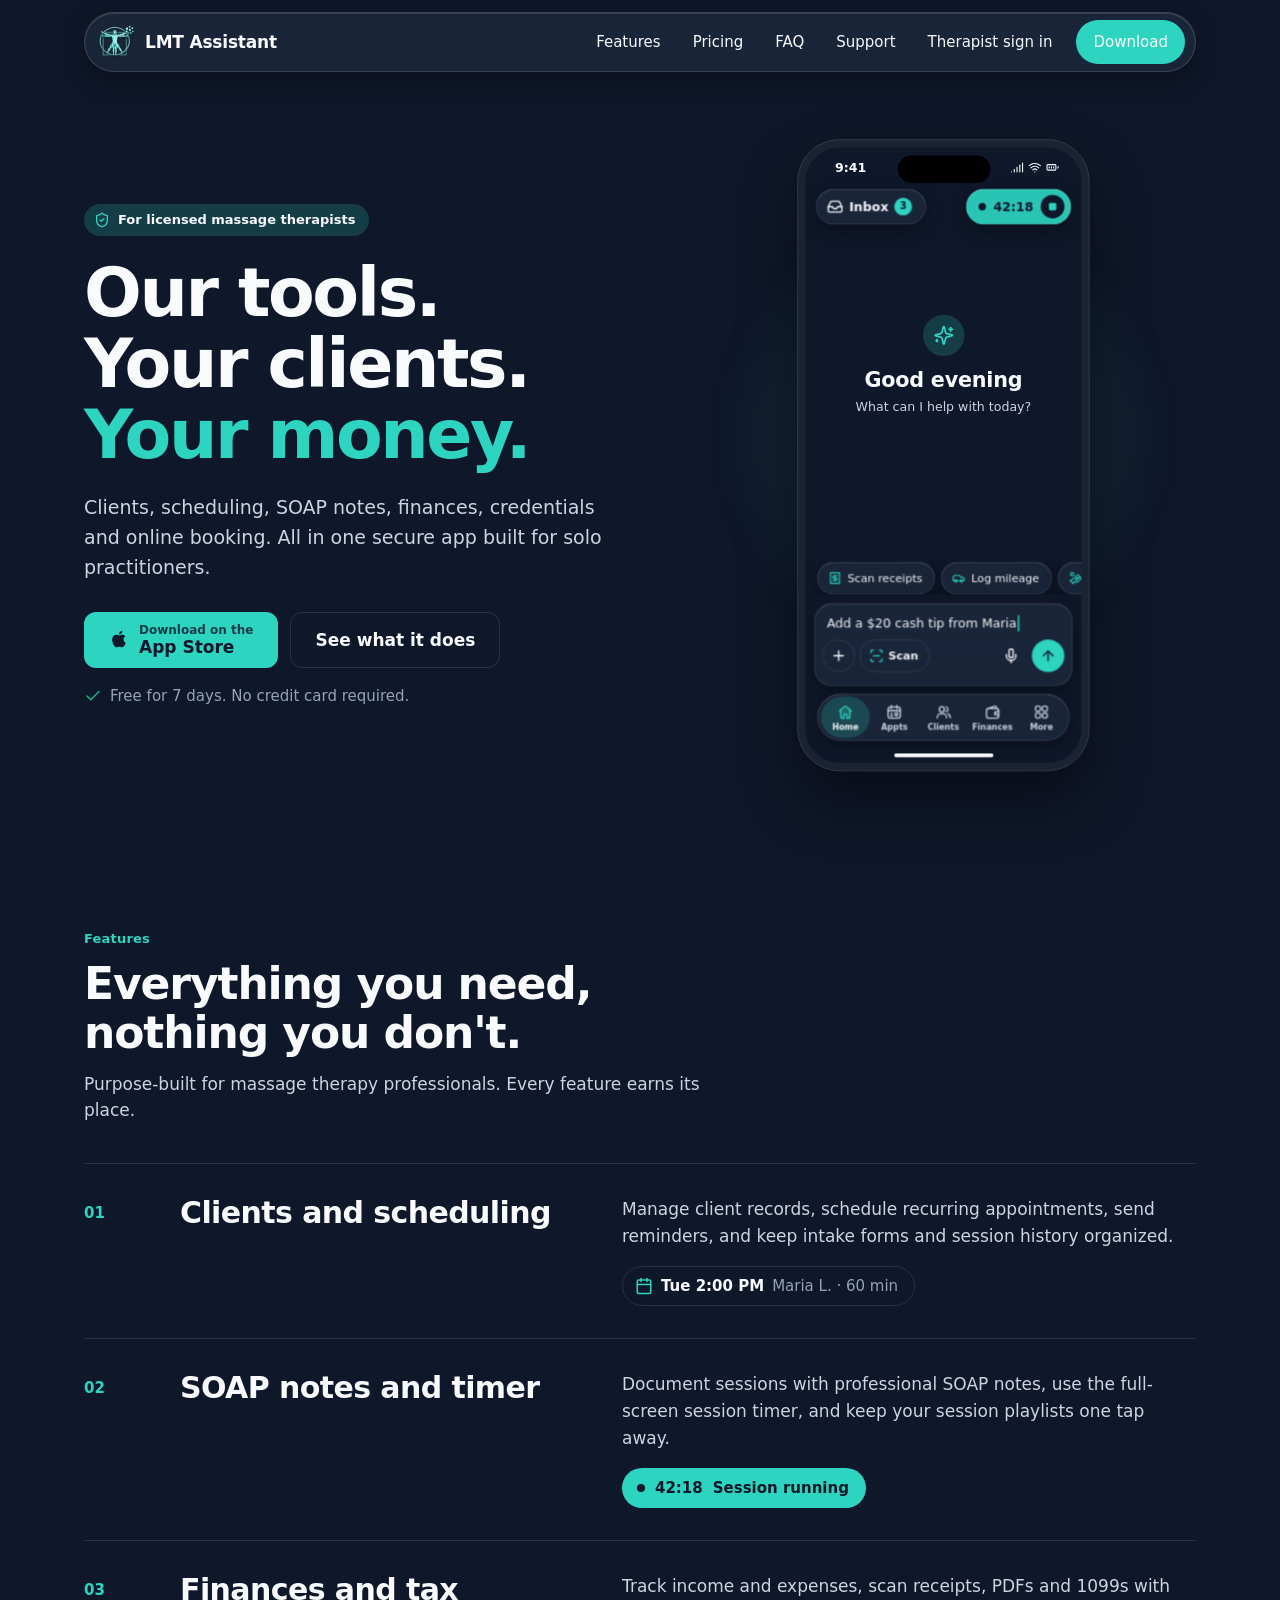
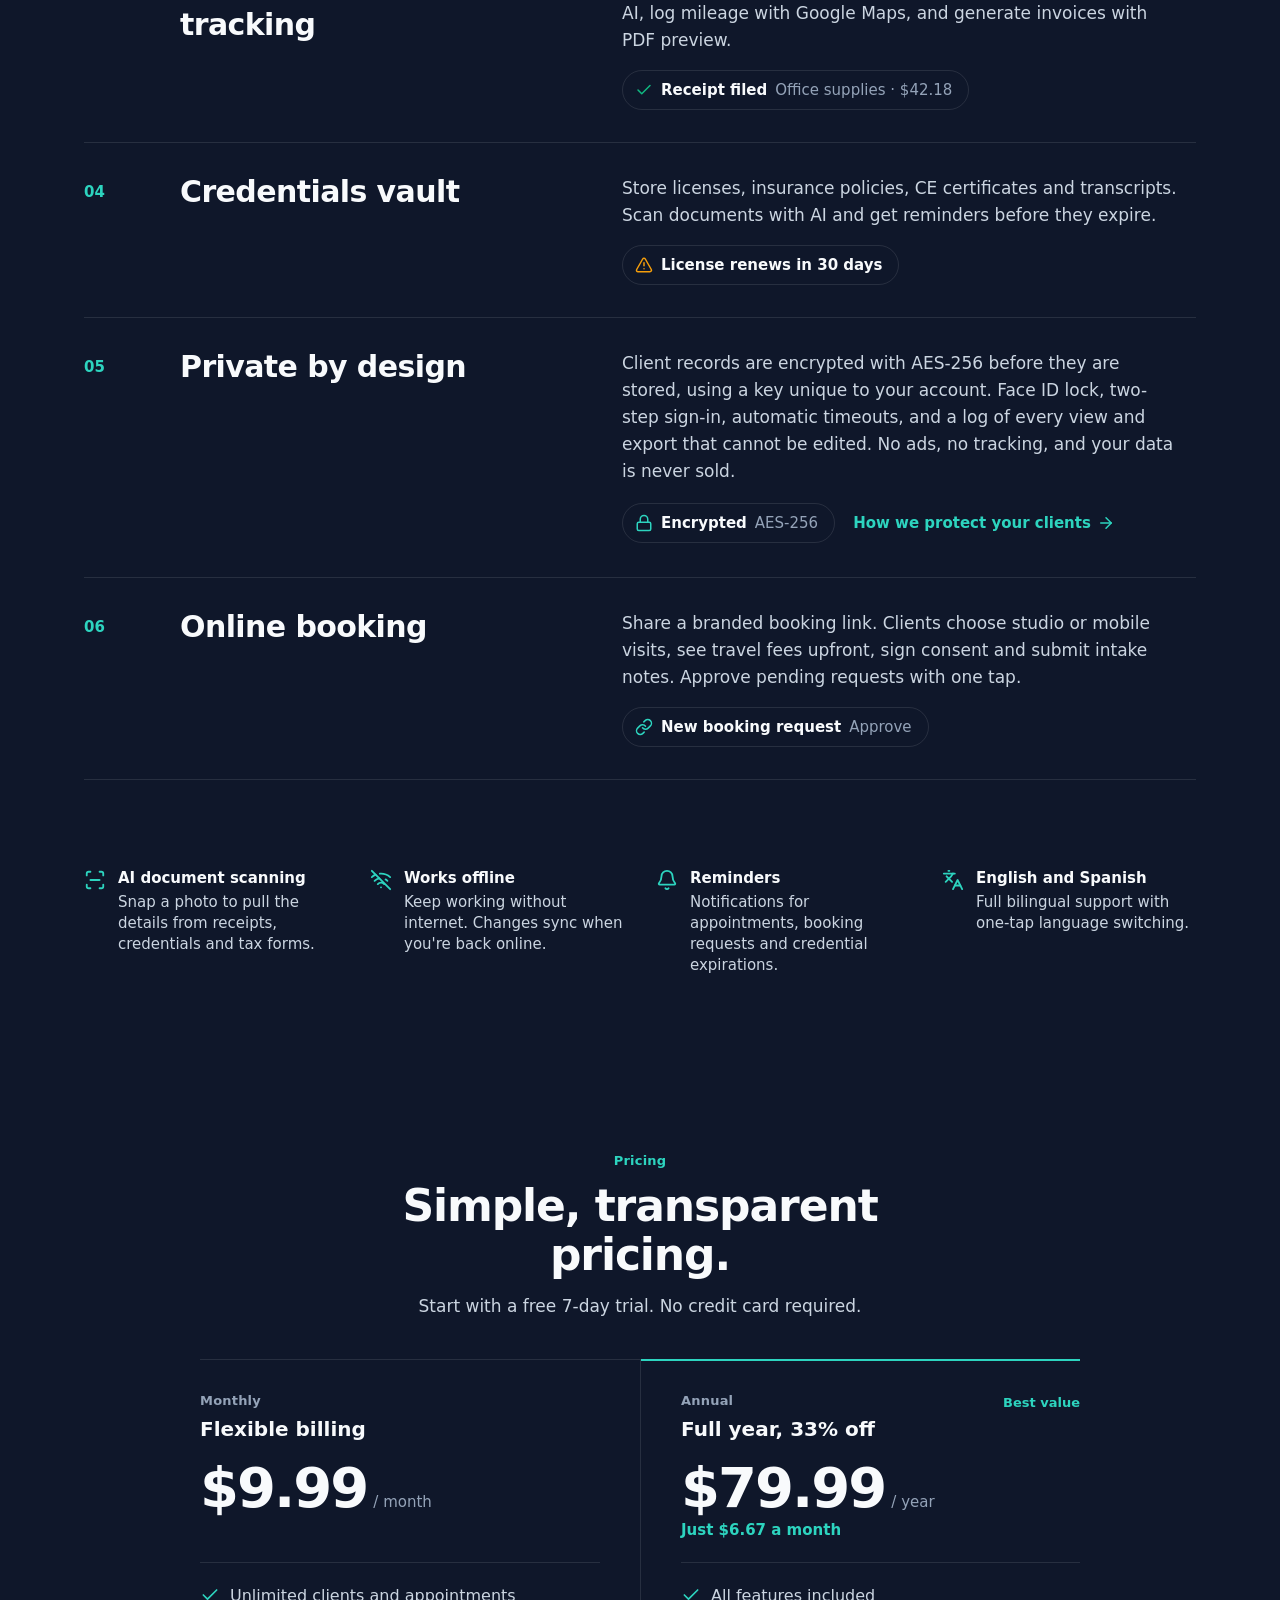
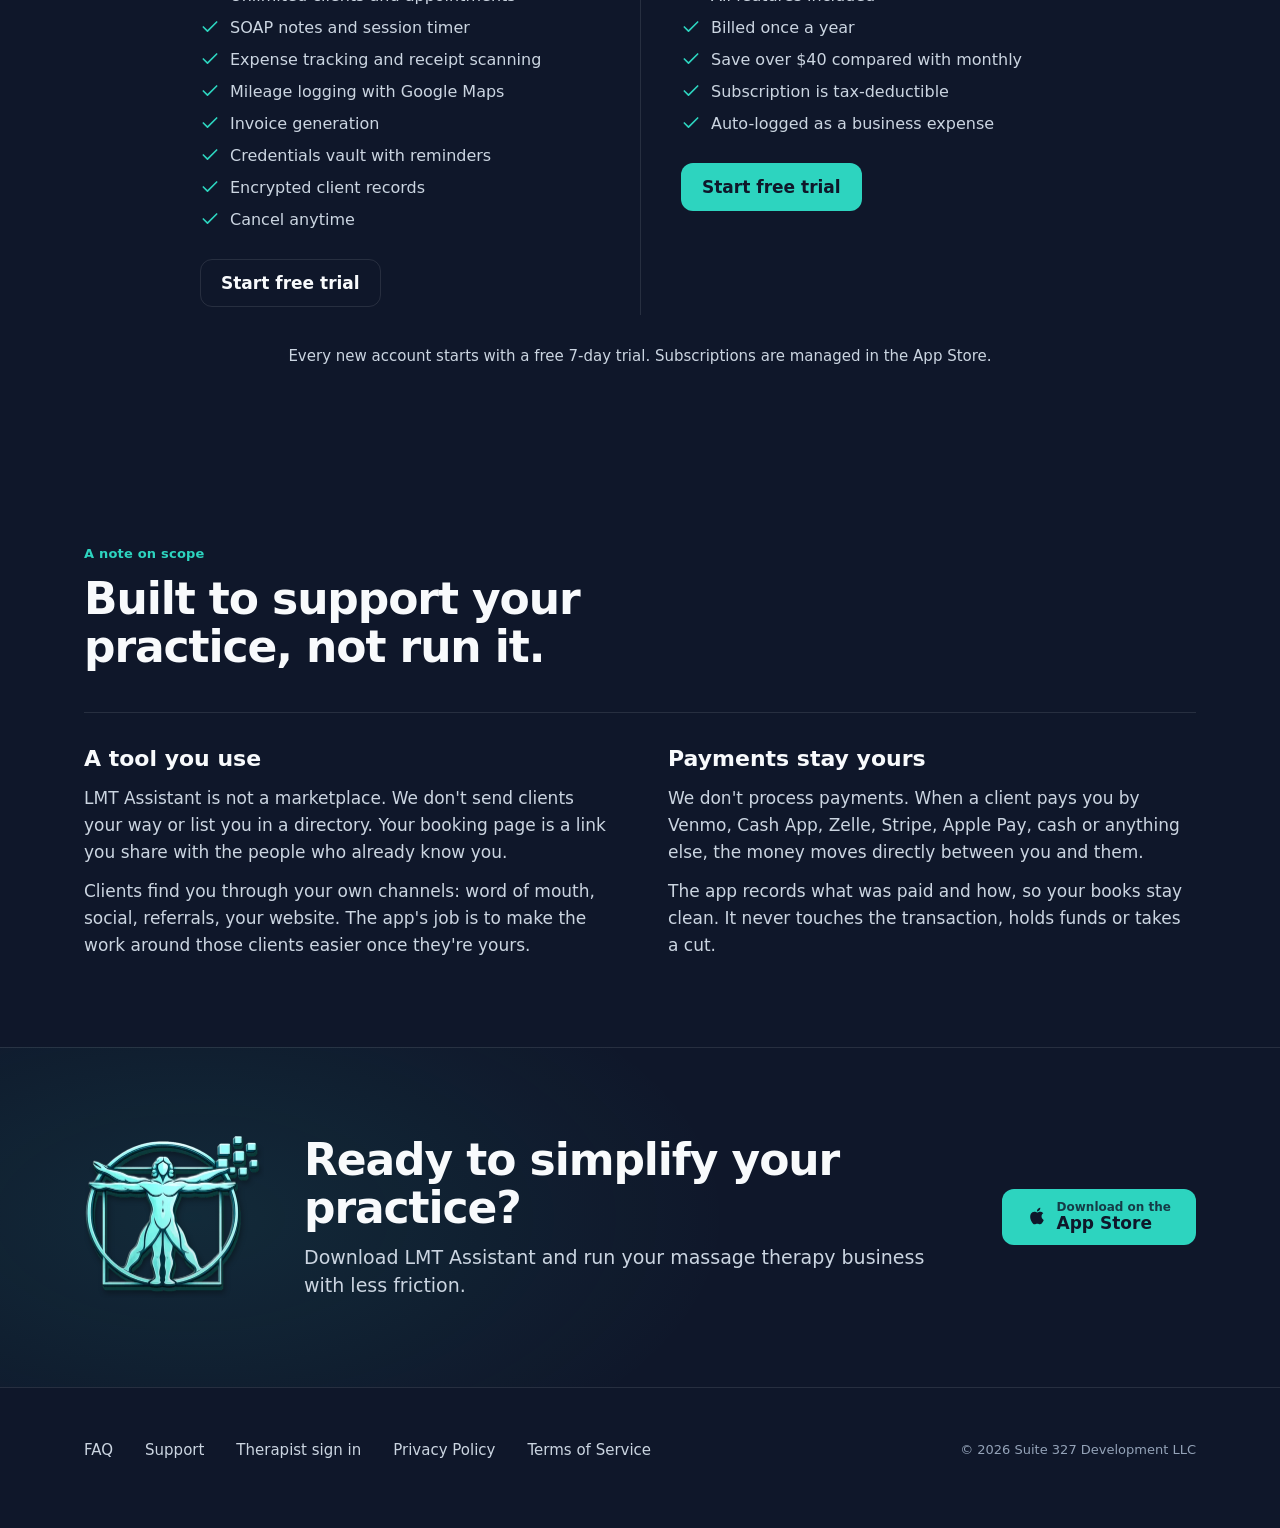
==== index.html @ 6f0afbb4 "Add a Therapist sign in link to the header, mobile menu and footer (links to app.lmtassistant.com) H" ====
<!DOCTYPE html>
<html lang="en">
<head>
    <meta charset="UTF-8">
    <meta name="viewport" content="width=device-width, initial-scale=1.0">
    <title>LMT Assistant · Practice management for massage therapists</title>
    <meta name="description" content="The all-in-one practice management app for licensed massage therapists. Clients, scheduling, SOAP notes, finances, credentials and online booking.">
    <meta name="theme-color" content="#0F172A">
    <link rel="canonical" href="https://lmtassistant.com/">
    <meta property="og:type" content="website">
    <meta property="og:url" content="https://lmtassistant.com/">
    <meta property="og:title" content="LMT Assistant">
    <meta property="og:description" content="Our tools. Your clients. Your money. Practice management for licensed massage therapists.">
    <meta property="og:image" content="https://lmtassistant.com/assets/img/og-image.png">
    <meta name="twitter:card" content="summary_large_image">
    <meta name="apple-itunes-app" content="app-id=6759268672">
    <link rel="icon" href="/assets/img/favicon.ico" sizes="any">
    <link rel="icon" type="image/png" sizes="32x32" href="/assets/img/favicon-32.png">
    <link rel="apple-touch-icon" href="/assets/img/favicon-180.png">
    <link rel="stylesheet" href="/assets/site.css">
</head>
<body>
    <header class="site-header">
        <div class="wrap">
            <div class="bar">
                <a href="/" class="brand"><img src="/assets/img/lmt-mark-sm.webp" alt="" width="36" height="36">LMT Assistant</a>
                <nav class="nav" aria-label="Primary">
                    <a href="#features">Features</a>
                    <a href="#pricing">Pricing</a>
                    <a href="/faq">FAQ</a>
                    <a href="/support">Support</a>
                    <a href="https://app.lmtassistant.com">Therapist sign in</a>
                    <a class="btn btn-primary sm" href="https://apps.apple.com/app/id6759268672">Download</a>
                </nav>
                <button class="menu-btn" type="button" aria-label="Open menu" aria-expanded="false" aria-controls="mobile-nav">
                    <span class="ic" aria-hidden="true"><svg viewBox="0 0 24 24" fill="none" stroke="currentColor" stroke-width="2" stroke-linecap="round"><path d="M4 7h16M4 12h16M4 17h16"/></svg></span>
                </button>
            </div>
            <nav class="mobile-nav" id="mobile-nav" aria-label="Mobile">
                <a href="#features">Features</a>
                <a href="#pricing">Pricing</a>
                <a href="/faq">FAQ</a>
                <a href="/support">Support</a>
                <a href="https://app.lmtassistant.com">Therapist sign in</a>
                <a href="https://apps.apple.com/app/id6759268672">Download on the App Store</a>
            </nav>
        </div>
    </header>

    <main>
        <section class="hero">
            <div class="wrap hero-grid">
                <div class="hero-copy">
                    <span class="eyebrow"><span class="ic" aria-hidden="true"><svg viewBox="0 0 24 24" fill="none" stroke="currentColor" stroke-width="2" stroke-linecap="round" stroke-linejoin="round"><path d="M20 13c0 5-3.5 7.5-7.66 8.95a1 1 0 0 1-.67-.01C7.5 20.5 4 18 4 13V6a1 1 0 0 1 1-1c2 0 4.5-1.2 6.24-2.72a1.17 1.17 0 0 1 1.52 0C14.51 3.81 17 5 19 5a1 1 0 0 1 1 1z"/><path d="m9 12 2 2 4-4"/></svg></span>For licensed massage therapists</span>
                    <h1 class="display">Our tools.<br>Your clients.<br><span class="accent">Your money.</span></h1>
                    <p class="lede">Clients, scheduling, SOAP notes, finances, credentials and online booking. All in one secure app built for solo practitioners.</p>
                    <div class="hero-actions">
                        <a class="btn btn-primary lg" href="https://apps.apple.com/app/id6759268672" aria-label="Download on the App Store">
                            <svg class="apple" viewBox="0 0 24 24" fill="currentColor" aria-hidden="true"><path d="M18.71 19.5c-.83 1.24-1.71 2.45-3.050 2.47-1.34.03-1.77-.79-3.29-.79-1.53 0-2 .77-3.27.82-1.31.05-2.3-1.32-3.14-2.53C4.25 17 2.94 12.45 4.7 9.39c.87-1.52 2.43-2.48 4.12-2.51 1.28-.02 2.5.87 3.29.87.78 0 2.26-1.07 3.8-.91.65.03 2.47.26 3.64 1.98-.09.06-2.17 1.28-2.15 3.81.03 3.02 2.65 4.030 2.68 4.04-.03.07-.42 1.44-1.38 2.83M13 3.5c.73-.83 1.94-1.46 2.94-1.5.13 1.17-.34 2.35-1.04 3.19-.69.85-1.83 1.51-2.95 1.42-.15-1.15.41-2.35 1.05-3.11z"/></svg>
                            <span class="stack"><small>Download on the</small>App Store</span>
                        </a>
                        <a class="btn btn-outline lg" href="#features">See what it does</a>
                    </div>
                    <p class="hero-note"><span class="ic" aria-hidden="true"><svg viewBox="0 0 24 24" fill="none" stroke="currentColor" stroke-width="2" stroke-linecap="round" stroke-linejoin="round"><path d="M20 6 9 17l-5-5"/></svg></span>Free for 7 days. No credit card required.</p>
                </div>

                <div class="hero-phone" aria-hidden="true">
                    <div class="phone-scale">
                        <div class="lmt-gphone">
                            <div class="lmt-status"><span>9:41</span><div class="lmt-island"></div><div class="lmt-status-r"><span class="lmt-ic"><svg viewBox="0 0 24 24" fill="none" stroke="currentColor" stroke-width="2" stroke-linecap="round" stroke-linejoin="round"><path d="M2 20h.01"/><path d="M7 20v-4"/><path d="M12 20v-8"/><path d="M17 20V8"/><path d="M22 4v16"/></svg></span><span class="lmt-ic"><svg viewBox="0 0 24 24" fill="none" stroke="currentColor" stroke-width="2" stroke-linecap="round" stroke-linejoin="round"><path d="M12 20h.01"/><path d="M2 8.82a15 15 0 0 1 20 0"/><path d="M5 12.859a10 10 0 0 1 14 0"/><path d="M8.5 16.429a5 5 0 0 1 7 0"/></svg></span><span class="lmt-ic"><svg viewBox="0 0 24 24" fill="none" stroke="currentColor" stroke-width="2" stroke-linecap="round" stroke-linejoin="round"><rect width="16" height="10" x="2" y="7" rx="2" ry="2"/><line x1="22" x2="22" y1="11" y2="13"/><line x1="6" x2="6" y1="11" y2="13"/><line x1="10" x2="10" y1="11" y2="13"/><line x1="14" x2="14" y1="11" y2="13"/></svg></span></div></div>
                            <div class="lmt-hbar">
                                <div class="lmt-hpill lmt-glass"><span class="lmt-ic"><svg viewBox="0 0 24 24" fill="none" stroke="currentColor" stroke-width="2" stroke-linecap="round" stroke-linejoin="round"><polyline points="22 12 16 12 14 15 10 15 8 12 2 12"/><path d="M5.45 5.11 2 12v6a2 2 0 0 0 2 2h16a2 2 0 0 0 2-2v-6l-3.45-6.89A2 2 0 0 0 16.76 4H7.24a2 2 0 0 0-1.79 1.11z"/></svg></span><span>Inbox</span><b class="lmt-count">3</b></div>
                                <div class="lmt-hpill lmt-glass pro"><span class="lmt-live"></span><span class="t">42:18</span><span class="lmt-stop"></span></div>
                            </div>
                            <div class="lmt-hero">
                                <div class="lmt-mark"><span class="lmt-ic"><svg viewBox="0 0 24 24" fill="none" stroke="currentColor" stroke-width="2" stroke-linecap="round" stroke-linejoin="round"><path d="M9.937 15.5A2 2 0 0 0 8.5 14.063l-6.135-1.582a.5.5 0 0 1 0-.962L8.5 9.936A2 2 0 0 0 9.937 8.5l1.582-6.135a.5.5 0 0 1 .963 0L14.063 8.5A2 2 0 0 0 15.5 9.937l6.135 1.581a.5.5 0 0 1 0 .964L15.5 14.063a2 2 0 0 0-1.437 1.437l-1.582 6.135a.5.5 0 0 1-.963 0z"/><path d="M20 3v4"/><path d="M22 5h-4"/><path d="M4 17v2"/><path d="M5 18H3"/></svg></span></div>
                                <div class="lmt-title">Good evening</div>
                                <p>What can I help with today?</p>
                            </div>
                            <div class="lmt-sugg">
                                <span class="lmt-chip lmt-glass"><span class="lmt-ic"><svg viewBox="0 0 24 24" fill="none" stroke="currentColor" stroke-width="2" stroke-linecap="round" stroke-linejoin="round"><path d="M4 2v20l2-1 2 1 2-1 2 1 2-1 2 1 2-1 2 1V2l-2 1-2-1-2 1-2-1-2 1-2-1-2 1Z"/><path d="M16 8h-6a2 2 0 1 0 0 4h4a2 2 0 1 1 0 4H8"/><path d="M12 17.5v-11"/></svg></span>Scan receipts</span>
                                <span class="lmt-chip lmt-glass"><span class="lmt-ic"><svg viewBox="0 0 24 24" fill="none" stroke="currentColor" stroke-width="2" stroke-linecap="round" stroke-linejoin="round"><path d="M19 17h2c.6 0 1-.4 1-1v-3c0-.9-.7-1.7-1.5-1.9C18.7 10.6 16 10 16 10s-1.3-1.4-2.2-2.3c-.5-.4-1.1-.7-1.8-.7H5c-.6 0-1.1.4-1.4.9l-1.4 2.9A3.7 3.7 0 0 0 2 12v4c0 .6.4 1 1 1h2"/><circle cx="7" cy="17" r="2"/><path d="M9 17h6"/><circle cx="17" cy="17" r="2"/></svg></span>Log mileage</span>
                                <span class="lmt-chip lmt-glass"><span class="lmt-ic"><svg viewBox="0 0 24 24" fill="none" stroke="currentColor" stroke-width="2" stroke-linecap="round" stroke-linejoin="round"><path d="M11 15h2a2 2 0 1 0 0-4h-3c-.6 0-1.1.2-1.4.6L3 17"/><path d="m7 21 1.6-1.4c.3-.4.8-.6 1.4-.6h4c1.1 0 2.1-.4 2.8-1.2l4.6-4.4a2 2 0 0 0-2.75-2.91l-4.2 3.9"/><path d="m2 16 6 6"/><circle cx="16" cy="9" r="2.9"/><circle cx="6" cy="5" r="3"/></svg></span>Add a cash tip</span>
                            </div>
                            <div class="lmt-composer lmt-glass">
                                <span class="typed">Add a $20 cash tip from Maria<span class="lmt-caret"></span></span>
                                <div class="lmt-crow">
                                    <div class="lmt-cbtn lmt-cghost"><span class="lmt-ic"><svg viewBox="0 0 24 24" fill="none" stroke="currentColor" stroke-width="2" stroke-linecap="round" stroke-linejoin="round"><path d="M5 12h14"/><path d="M12 5v14"/></svg></span></div>
                                    <div class="lmt-cscan"><span class="lmt-ic"><svg viewBox="0 0 24 24" fill="none" stroke="currentColor" stroke-width="2" stroke-linecap="round" stroke-linejoin="round"><path d="M3 7V5a2 2 0 0 1 2-2h2"/><path d="M17 3h2a2 2 0 0 1 2 2v2"/><path d="M21 17v2a2 2 0 0 1-2 2h-2"/><path d="M7 21H5a2 2 0 0 1-2-2v-2"/><path d="M7 12h10"/></svg></span><span>Scan</span></div>
                                    <span class="grow"></span>
                                    <div class="lmt-cbtn"><span class="lmt-ic"><svg viewBox="0 0 24 24" fill="none" stroke="currentColor" stroke-width="2" stroke-linecap="round" stroke-linejoin="round"><path d="M12 2a3 3 0 0 0-3 3v7a3 3 0 0 0 6 0V5a3 3 0 0 0-3-3Z"/><path d="M19 10v2a7 7 0 0 1-14 0v-2"/><line x1="12" x2="12" y1="19" y2="22"/></svg></span></div>
                                    <div class="lmt-cbtn lmt-csend"><span class="lmt-ic"><svg viewBox="0 0 24 24" fill="none" stroke="currentColor" stroke-width="2" stroke-linecap="round" stroke-linejoin="round"><path d="m5 12 7-7 7 7"/><path d="M12 19V5"/></svg></span></div>
                                </div>
                            </div>
                            <nav class="lmt-gtabs lmt-glass">
                                <div class="lmt-gtab on"><span class="lmt-ic lmt-tic"><svg viewBox="0 0 24 24" fill="none" stroke="currentColor" stroke-width="1.75" stroke-linecap="round" stroke-linejoin="round"><g fill="currentColor" fill-opacity=".22" stroke="none"><path d="M5.75 9.1 12 3.9l6.25 5.2v9.5c0 1-.8 1.9-1.9 1.9H14v-4.6c0-.6-.5-1.1-1.1-1.1h-1.8c-.6 0-1.1.5-1.1 1.1v4.6H7.65c-1.1 0-1.9-.9-1.9-1.9Z"/></g><path d="M3.75 10.6 10.9 4.5a1.7 1.7 0 0 1 2.2 0l7.15 6.1"/><path d="M5.75 9.1V18.6c0 1 .8 1.9 1.9 1.9H10v-4.6c0-.6.5-1.1 1.1-1.1h1.8c.6 0 1.1.5 1.1 1.1v4.6h2.35c1.1 0 1.9-.9 1.9-1.9V9.1"/></svg></span><span>Home</span></div>
                                <div class="lmt-gtab"><span class="lmt-ic lmt-tic"><svg viewBox="0 0 24 24" fill="none" stroke="currentColor" stroke-width="1.75" stroke-linecap="round" stroke-linejoin="round"><rect x="3.75" y="5.25" width="16.5" height="15" rx="3.25"/><path d="M8.25 3.25v4M15.75 3.25v4M3.75 10h16.5"/><rect x="13.25" y="13.25" width="3.5" height="3.5" rx="1"/><path d="M7.5 14.1h2.25M7.5 17.1h2.25"/></svg></span><span>Appts</span></div>
                                <div class="lmt-gtab"><span class="lmt-ic lmt-tic"><svg viewBox="0 0 24 24" fill="none" stroke="currentColor" stroke-width="1.75" stroke-linecap="round" stroke-linejoin="round"><circle cx="9.5" cy="8.25" r="3.5"/><path d="M3.25 19.75v-.6c0-2.75 2.2-4.9 4.9-4.9h2.7c2.7 0 4.9 2.15 4.9 4.9v.6"/><path d="M15.4 4.95a3.5 3.5 0 0 1 0 6.6M17.6 14.45c1.9.6 3.15 2.35 3.15 4.4v.9"/></svg></span><span>Clients</span></div>
                                <div class="lmt-gtab"><span class="lmt-ic lmt-tic"><svg viewBox="0 0 24 24" fill="none" stroke="currentColor" stroke-width="1.75" stroke-linecap="round" stroke-linejoin="round"><path d="M5.5 7.25 15.2 4.1a1.5 1.5 0 0 1 1.95 1.4v1.75"/><rect x="3.75" y="7.25" width="16.5" height="13" rx="3"/><path d="M20.25 11.5h-3.5a2.25 2.25 0 0 0 0 4.5h3.5"/><circle cx="16.85" cy="13.75" r="1" fill="currentColor" stroke="none"/></svg></span><span>Finances</span></div>
                                <div class="lmt-gtab"><span class="lmt-ic lmt-tic"><svg viewBox="0 0 24 24" fill="none" stroke="currentColor" stroke-width="1.75" stroke-linecap="round" stroke-linejoin="round"><rect x="4" y="4" width="6.75" height="6.75" rx="2"/><rect x="13.25" y="4" width="6.75" height="6.75" rx="2"/><rect x="4" y="13.25" width="6.75" height="6.75" rx="2"/><circle cx="16.625" cy="16.625" r="3.375"/></svg></span><span>More</span></div>
                            </nav>
                            <div class="lmt-homebar"></div>
                        </div>
                    </div>
                </div>
            </div>
        </section>

        <section id="features">
            <div class="wrap">
                <div class="section-head">
                    <span class="label">Features</span>
                    <h2 class="h2">Everything you need, nothing you don't.</h2>
                    <p>Purpose-built for massage therapy professionals. Every feature earns its place.</p>
                </div>
                <div class="ledger">
                    <article class="row">
                        <span class="num">01</span>
                        <h3>Clients and scheduling</h3>
                        <div class="row-body"><p>Manage client records, schedule recurring appointments, send reminders, and keep intake forms and session history organized.</p><div class="snips"><span class="snip"><span class="ic" aria-hidden="true"><svg viewBox="0 0 24 24" fill="none" stroke="currentColor" stroke-width="2" stroke-linecap="round" stroke-linejoin="round"><rect width="18" height="18" x="3" y="4" rx="2"/><path d="M16 2v4"/><path d="M8 2v4"/><path d="M3 10h18"/></svg></span><span>Tue 2:00 PM</span><span class="dim">Maria L. · 60 min</span></span></div></div>
                    </article>
                    <article class="row">
                        <span class="num">02</span>
                        <h3>SOAP notes and timer</h3>
                        <div class="row-body"><p>Document sessions with professional SOAP notes, use the full-screen session timer, and keep your session playlists one tap away.</p><div class="snips"><span class="snip pro"><span class="lmt-live"></span><span class="t">42:18</span><span>Session running</span></span></div></div>
                    </article>
                    <article class="row">
                        <span class="num">03</span>
                        <h3>Finances and tax tracking</h3>
                        <div class="row-body"><p>Track income and expenses, scan receipts, PDFs and 1099s with AI, log mileage with Google Maps, and generate invoices with PDF preview.</p><div class="snips"><span class="snip"><span class="ic ok" aria-hidden="true"><svg viewBox="0 0 24 24" fill="none" stroke="currentColor" stroke-width="2" stroke-linecap="round" stroke-linejoin="round"><path d="M20 6 9 17l-5-5"/></svg></span><span>Receipt filed</span><span class="dim">Office supplies · $42.18</span></span></div></div>
                    </article>
                    <article class="row">
                        <span class="num">04</span>
                        <h3>Credentials vault</h3>
                        <div class="row-body"><p>Store licenses, insurance policies, CE certificates and transcripts. Scan documents with AI and get reminders before they expire.</p><div class="snips"><span class="snip"><span class="ic warn" aria-hidden="true"><svg viewBox="0 0 24 24" fill="none" stroke="currentColor" stroke-width="2" stroke-linecap="round" stroke-linejoin="round"><path d="m21.73 18-8-14a2 2 0 0 0-3.48 0l-8 14A2 2 0 0 0 4 21h16a2 2 0 0 0 1.73-3"/><path d="M12 9v4"/><path d="M12 17h.01"/></svg></span><span>License renews in 30 days</span></span></div></div>
                    </article>
                    <article class="row">
                        <span class="num">05</span>
                        <h3>Private by design</h3>
                        <div class="row-body"><p>Client records are encrypted with AES-256 before they are stored, using a key unique to your account. Face ID lock, two-step sign-in, automatic timeouts, and a log of every view and export that cannot be edited. No ads, no tracking, and your data is never sold.</p><div class="snips"><span class="snip"><span class="ic" aria-hidden="true"><svg viewBox="0 0 24 24" fill="none" stroke="currentColor" stroke-width="2" stroke-linecap="round" stroke-linejoin="round"><rect width="18" height="11" x="3" y="11" rx="2" ry="2"/><path d="M7 11V7a5 5 0 0 1 10 0v4"/></svg></span><span>Encrypted</span><span class="dim">AES-256</span></span><a class="more" href="/faq#security">How we protect your clients<span class="ic" aria-hidden="true"><svg viewBox="0 0 24 24" fill="none" stroke="currentColor" stroke-width="2" stroke-linecap="round" stroke-linejoin="round"><path d="M5 12h14"/><path d="m12 5 7 7-7 7"/></svg></span></a></div></div>
                    </article>
                    <article class="row">
                        <span class="num">06</span>
                        <h3>Online booking</h3>
                        <div class="row-body"><p>Share a branded booking link. Clients choose studio or mobile visits, see travel fees upfront, sign consent and submit intake notes. Approve pending requests with one tap.</p><div class="snips"><span class="snip"><span class="ic" aria-hidden="true"><svg viewBox="0 0 24 24" fill="none" stroke="currentColor" stroke-width="2" stroke-linecap="round" stroke-linejoin="round"><path d="M10 13a5 5 0 0 0 7.54.54l3-3a5 5 0 0 0-7.07-7.07l-1.72 1.71"/><path d="M14 11a5 5 0 0 0-7.54-.54l-3 3a5 5 0 0 0 7.07 7.07l1.71-1.71"/></svg></span><span>New booking request</span><span class="dim">Approve</span></span></div></div>
                    </article>
                </div>
            </div>
        </section>

        <section class="also" aria-label="Also included">
            <div class="wrap">
                <ul class="also-list">
                    <li><span class="ic" aria-hidden="true"><svg viewBox="0 0 24 24" fill="none" stroke="currentColor" stroke-width="2" stroke-linecap="round" stroke-linejoin="round"><path d="M3 7V5a2 2 0 0 1 2-2h2"/><path d="M17 3h2a2 2 0 0 1 2 2v2"/><path d="M21 17v2a2 2 0 0 1-2 2h-2"/><path d="M7 21H5a2 2 0 0 1-2-2v-2"/><path d="M7 12h10"/></svg></span><div><b>AI document scanning</b><span>Snap a photo to pull the details from receipts, credentials and tax forms.</span></div></li>
                    <li><span class="ic" aria-hidden="true"><svg viewBox="0 0 24 24" fill="none" stroke="currentColor" stroke-width="2" stroke-linecap="round" stroke-linejoin="round"><path d="M12 20h.01"/><path d="M8.5 16.429a5 5 0 0 1 7 0"/><path d="M5 12.859a10 10 0 0 1 5.17-2.69"/><path d="M19 12.859a10 10 0 0 0-2.007-1.523"/><path d="M2 8.82a15 15 0 0 1 4.177-2.643"/><path d="M22 8.82a15 15 0 0 0-11.288-3.764"/><path d="m2 2 20 20"/></svg></span><div><b>Works offline</b><span>Keep working without internet. Changes sync when you're back online.</span></div></li>
                    <li><span class="ic" aria-hidden="true"><svg viewBox="0 0 24 24" fill="none" stroke="currentColor" stroke-width="2" stroke-linecap="round" stroke-linejoin="round"><path d="M10.268 21a2 2 0 0 0 3.464 0"/><path d="M3.262 15.326A1 1 0 0 0 4 17h16a1 1 0 0 0 .74-1.673C19.41 13.956 18 12.499 18 8A6 6 0 0 0 6 8c0 4.499-1.411 5.956-2.738 7.326"/></svg></span><div><b>Reminders</b><span>Notifications for appointments, booking requests and credential expirations.</span></div></li>
                    <li><span class="ic" aria-hidden="true"><svg viewBox="0 0 24 24" fill="none" stroke="currentColor" stroke-width="2" stroke-linecap="round" stroke-linejoin="round"><path d="m5 8 6 6"/><path d="m4 14 6-6 2-3"/><path d="M2 5h12"/><path d="M7 2h1"/><path d="m22 22-5-10-5 10"/><path d="M14 18h6"/></svg></span><div><b>English and Spanish</b><span>Full bilingual support with one-tap language switching.</span></div></li>
                </ul>
            </div>
        </section>

        <section id="pricing">
            <div class="wrap">
                <div class="section-head center">
                    <span class="label">Pricing</span>
                    <h2 class="h2">Simple, transparent pricing.</h2>
                    <p>Start with a free 7-day trial. No credit card required.</p>
                </div>
                <div class="plans">
                    <div class="plan">
                        <span class="label">Monthly</span>
                        <h3>Flexible billing</h3>
                        <div class="amount"><b>$9.99</b><span>/ month</span></div>
                        <div class="per"></div>
                        <hr>
                        <ul class="ticks">
                            <li><span class="ic" aria-hidden="true"><svg viewBox="0 0 24 24" fill="none" stroke="currentColor" stroke-width="2" stroke-linecap="round" stroke-linejoin="round"><path d="M20 6 9 17l-5-5"/></svg></span>Unlimited clients and appointments</li>
                            <li><span class="ic" aria-hidden="true"><svg viewBox="0 0 24 24" fill="none" stroke="currentColor" stroke-width="2" stroke-linecap="round" stroke-linejoin="round"><path d="M20 6 9 17l-5-5"/></svg></span>SOAP notes and session timer</li>
                            <li><span class="ic" aria-hidden="true"><svg viewBox="0 0 24 24" fill="none" stroke="currentColor" stroke-width="2" stroke-linecap="round" stroke-linejoin="round"><path d="M20 6 9 17l-5-5"/></svg></span>Expense tracking and receipt scanning</li>
                            <li><span class="ic" aria-hidden="true"><svg viewBox="0 0 24 24" fill="none" stroke="currentColor" stroke-width="2" stroke-linecap="round" stroke-linejoin="round"><path d="M20 6 9 17l-5-5"/></svg></span>Mileage logging with Google Maps</li>
                            <li><span class="ic" aria-hidden="true"><svg viewBox="0 0 24 24" fill="none" stroke="currentColor" stroke-width="2" stroke-linecap="round" stroke-linejoin="round"><path d="M20 6 9 17l-5-5"/></svg></span>Invoice generation</li>
                            <li><span class="ic" aria-hidden="true"><svg viewBox="0 0 24 24" fill="none" stroke="currentColor" stroke-width="2" stroke-linecap="round" stroke-linejoin="round"><path d="M20 6 9 17l-5-5"/></svg></span>Credentials vault with reminders</li>
                            <li><span class="ic" aria-hidden="true"><svg viewBox="0 0 24 24" fill="none" stroke="currentColor" stroke-width="2" stroke-linecap="round" stroke-linejoin="round"><path d="M20 6 9 17l-5-5"/></svg></span>Encrypted client records</li>
                            <li><span class="ic" aria-hidden="true"><svg viewBox="0 0 24 24" fill="none" stroke="currentColor" stroke-width="2" stroke-linecap="round" stroke-linejoin="round"><path d="M20 6 9 17l-5-5"/></svg></span>Cancel anytime</li>
                        </ul>
                        <a class="btn btn-outline" href="https://apps.apple.com/app/id6759268672">Start free trial</a>
                    </div>
                    <div class="plan featured">
                        <span class="badge">Best value</span>
                        <span class="label">Annual</span>
                        <h3>Full year, 33% off</h3>
                        <div class="amount"><b>$79.99</b><span>/ year</span></div>
                        <div class="per">Just $6.67 a month</div>
                        <hr>
                        <ul class="ticks">
                            <li><span class="ic" aria-hidden="true"><svg viewBox="0 0 24 24" fill="none" stroke="currentColor" stroke-width="2" stroke-linecap="round" stroke-linejoin="round"><path d="M20 6 9 17l-5-5"/></svg></span>All features included</li>
                            <li><span class="ic" aria-hidden="true"><svg viewBox="0 0 24 24" fill="none" stroke="currentColor" stroke-width="2" stroke-linecap="round" stroke-linejoin="round"><path d="M20 6 9 17l-5-5"/></svg></span>Billed once a year</li>
                            <li><span class="ic" aria-hidden="true"><svg viewBox="0 0 24 24" fill="none" stroke="currentColor" stroke-width="2" stroke-linecap="round" stroke-linejoin="round"><path d="M20 6 9 17l-5-5"/></svg></span>Save over $40 compared with monthly</li>
                            <li><span class="ic" aria-hidden="true"><svg viewBox="0 0 24 24" fill="none" stroke="currentColor" stroke-width="2" stroke-linecap="round" stroke-linejoin="round"><path d="M20 6 9 17l-5-5"/></svg></span>Subscription is tax-deductible</li>
                            <li><span class="ic" aria-hidden="true"><svg viewBox="0 0 24 24" fill="none" stroke="currentColor" stroke-width="2" stroke-linecap="round" stroke-linejoin="round"><path d="M20 6 9 17l-5-5"/></svg></span>Auto-logged as a business expense</li>
                        </ul>
                        <a class="btn btn-primary" href="https://apps.apple.com/app/id6759268672">Start free trial</a>
                    </div>
                </div>
                <p class="trial-note">Every new account starts with a free 7-day trial. Subscriptions are managed in the App Store.</p>
            </div>
        </section>

        <section aria-labelledby="scope-title">
            <div class="wrap">
                <div class="section-head">
                    <span class="label">A note on scope</span>
                    <h2 class="h2" id="scope-title">Built to support your practice, not run it.</h2>
                </div>
                <div class="scope-grid">
                    <div>
                        <h3>A tool you use</h3>
                        <p>LMT Assistant is not a marketplace. We don't send clients your way or list you in a directory. Your booking page is a link you share with the people who already know you.</p>
                        <p>Clients find you through your own channels: word of mouth, social, referrals, your website. The app's job is to make the work around those clients easier once they're yours.</p>
                    </div>
                    <div>
                        <h3>Payments stay yours</h3>
                        <p>We don't process payments. When a client pays you by Venmo, Cash App, Zelle, Stripe, Apple Pay, cash or anything else, the money moves directly between you and them.</p>
                        <p>The app records what was paid and how, so your books stay clean. It never touches the transaction, holds funds or takes a cut.</p>
                    </div>
                </div>
            </div>
        </section>

        <section class="cta-band">
            <div class="wrap">
                <div class="cta-inner">
                    <img src="/assets/img/lmt-mark.webp" alt="" width="360" height="325" loading="lazy">
                    <div>
                        <h2 class="h2">Ready to simplify your practice?</h2>
                        <p>Download LMT Assistant and run your massage therapy business with less friction.</p>
                    </div>
                    <a class="btn btn-primary lg" href="https://apps.apple.com/app/id6759268672">
                        <svg class="apple" viewBox="0 0 24 24" fill="currentColor" aria-hidden="true"><path d="M18.71 19.5c-.83 1.24-1.71 2.45-3.05 2.47-1.34.03-1.77-.79-3.29-.79-1.53 0-2 .77-3.27.82-1.31.05-2.3-1.32-3.14-2.53C4.25 17 2.94 12.45 4.7 9.39c.87-1.52 2.43-2.48 4.12-2.51 1.28-.02 2.5.87 3.29.87.78 0 2.26-1.07 3.8-.91.65.03 2.47.26 3.64 1.98-.09.06-2.17 1.28-2.15 3.81.03 3.02 2.65 4.03 2.68 4.04-.03.07-.42 1.44-1.38 2.83M13 3.5c.73-.83 1.94-1.46 2.94-1.5.13 1.17-.34 2.35-1.04 3.19-.69.85-1.83 1.51-2.95 1.42-.15-1.15.41-2.35 1.05-3.11z"/></svg>
                        <span class="stack"><small>Download on the</small>App Store</span>
                    </a>
                </div>
            </div>
        </section>
    </main>

    <footer class="site-footer">
        <div class="wrap footer-row">
            <nav class="footer-links" aria-label="Footer">
                <a href="/faq">FAQ</a>
                <a href="/support">Support</a>
                <a href="https://app.lmtassistant.com">Therapist sign in</a>
                <a href="/privacy">Privacy Policy</a>
                <a href="/terms">Terms of Service</a>
            </nav>
            <p class="copyright">&copy; 2026 Suite 327 Development LLC</p>
        </div>
    </footer>

    <script src="/assets/site.js" defer></script>
</body>
</html>
---- assets/site.css ----
/* lmtassistant.com: built on the LMT Assistant design system (Therapist Assistant UI Refresh).
   Tokens, type scale, radii and glass rules match the app. Dark by default, like the app. */

:root {
  --bg-app: #0F172A;
  --bg-card: #1E293B;
  --surface-2: #273548;
  --border: rgba(255,255,255,0.10);
  --border-subtle: rgba(255,255,255,0.05);
  --border-control: rgba(255,255,255,0.20);
  --text-main: #F8FAFC;
  --text-sub: #CBD5E1;
  --text-muted: #94A3B8;
  --primary: #2DD4BF;
  --primary-hover: #14B8A6;
  --on-primary: #0F172A;
  --primary-text: #2DD4BF;
  --primary-tint: rgba(45,212,191,0.20);
  --success: #10B981;
  --glass-fill: rgba(30,41,59,0.78);
  --glass-stroke: rgba(255,255,255,0.14);
  --glass-highlight: rgba(255,255,255,0.12);
  --glass-prominent: rgba(45,212,191,0.92);
  --glass-shadow: 0 8px 24px rgba(0,0,0,0.35);
  --glass-blur: 24px;
  --radius-sm: 8px;
  --radius-md: 12px;
  --radius-lg: 16px;
  --radius-xl: 24px;
  --radius-full: 9999px;
  --font-sans: -apple-system, BlinkMacSystemFont, "SF Pro Text", "SF Pro Display", system-ui, "Segoe UI", Roboto, sans-serif;
  --gutter: 24px;
  --max: 1160px;
  color-scheme: dark;
}

*, *::before, *::after { box-sizing: border-box; }
* { margin: 0; padding: 0; }
html { scroll-behavior: smooth; -webkit-text-size-adjust: 100%; }
body {
  font-family: var(--font-sans);
  font-size: 17px;
  line-height: 26px;
  background: var(--bg-app);
  color: var(--text-main);
  -webkit-font-smoothing: antialiased;
  overflow-x: hidden;
}
img, svg { display: block; max-width: 100%; }
a { color: var(--primary-text); }
a:focus-visible, button:focus-visible, summary:focus-visible {
  outline: 2px solid var(--primary-text);
  outline-offset: 3px;
  border-radius: var(--radius-sm);
}
.wrap { max-width: var(--max); margin: 0 auto; padding: 0 var(--gutter); }
.ic { display: inline-flex; flex: none; width: 20px; height: 20px; }
.ic svg { width: 100%; height: 100%; }
.sr-only { position: absolute; width: 1px; height: 1px; overflow: hidden; clip: rect(0 0 0 0); white-space: nowrap; }

/* ---------- Header: the only glass on the page (navigation layer) ---------- */
.site-header {
  position: sticky; top: 0; z-index: 50;
  padding: 12px 0;
}
.site-header .bar {
  display: flex; align-items: center; justify-content: space-between; gap: 16px;
  height: 60px; padding: 0 10px 0 14px;
  border-radius: var(--radius-full);
  background: var(--glass-fill);
  -webkit-backdrop-filter: blur(var(--glass-blur)) saturate(1.6);
  backdrop-filter: blur(var(--glass-blur)) saturate(1.6);
  border: 1px solid var(--glass-stroke);
  box-shadow: inset 0 1px 0 var(--glass-highlight), var(--glass-shadow);
}
@media (prefers-reduced-transparency: reduce) {
  .site-header .bar { background: var(--bg-card); -webkit-backdrop-filter: none; backdrop-filter: none; }
}
.brand {
  display: flex; align-items: center; gap: 10px;
  color: var(--text-main); text-decoration: none;
  font-size: 17px; font-weight: 700; letter-spacing: -0.2px; white-space: nowrap;
}
.brand img { width: 36px; height: 36px; object-fit: contain; }
.nav { display: flex; align-items: center; gap: 4px; }
.nav a {
  color: var(--text-main); text-decoration: none;
  font-size: 15px; font-weight: 500;
  padding: 0 14px; height: 44px; display: inline-flex; align-items: center;
  border-radius: var(--radius-full);
}
.nav a:hover { background: var(--border); }
.nav a[aria-current="page"] { background: var(--primary-tint); }
.nav .btn { margin-left: 6px; }
.menu-btn {
  display: none; width: 44px; height: 44px; border-radius: var(--radius-full);
  background: transparent; border: 1px solid var(--glass-stroke); color: var(--text-main);
  align-items: center; justify-content: center; cursor: pointer;
}
.menu-btn .ic { width: 22px; height: 22px; }
.mobile-nav {
  display: none; margin-top: 8px; padding: 8px;
  border-radius: var(--radius-xl);
  background: var(--bg-card); border: 1px solid var(--glass-stroke); box-shadow: var(--glass-shadow);
}
.mobile-nav a {
  display: flex; align-items: center; min-height: 48px; padding: 0 16px;
  color: var(--text-main); text-decoration: none; font-size: 17px; font-weight: 500;
  border-radius: var(--radius-md);
}
.mobile-nav a:hover { background: var(--surface-2); }
body.menu-open .mobile-nav { display: block; }

/* ---------- Buttons ---------- */
.btn {
  display: inline-flex; align-items: center; justify-content: center; gap: 10px;
  min-height: 48px; padding: 0 20px;
  border-radius: var(--radius-md);
  font: inherit; font-size: 17px; line-height: 22px; font-weight: 700;
  text-decoration: none; cursor: pointer; border: 1px solid transparent; white-space: nowrap;
}
.btn.sm { min-height: 44px; padding: 0 16px; font-size: 15px; border-radius: var(--radius-full); }
.btn.lg { min-height: 56px; padding: 0 24px; }
.btn-primary { background: var(--primary); color: var(--on-primary); }
.btn-primary:hover { background: var(--primary-hover); }
.btn-outline { background: transparent; color: var(--text-main); border-color: var(--border); }
.btn-outline:hover { border-color: var(--border-control); background: var(--border-subtle); }
.btn .apple { width: 20px; height: 20px; margin-top: -2px; }
.btn .stack { display: flex; flex-direction: column; align-items: flex-start; line-height: 1.1; }
.btn .stack small { font-size: 12px; font-weight: 600; opacity: 0.8; }

/* ---------- Type ---------- */
.eyebrow {
  display: inline-flex; align-items: center; gap: 8px;
  min-height: 32px; padding: 0 14px 0 10px;
  border-radius: var(--radius-full);
  background: var(--primary-tint); color: var(--text-main);
  font-size: 13px; line-height: 18px; font-weight: 600;
}
.eyebrow .ic { width: 16px; height: 16px; color: var(--primary-text); }
.display {
  font-size: clamp(40px, 6.4vw, 68px); line-height: 1.04; font-weight: 700; letter-spacing: -0.035em;
}
.display .accent { color: var(--primary-text); }
.h2 { font-size: clamp(30px, 4vw, 44px); line-height: 1.1; font-weight: 700; letter-spacing: -0.025em; }
.lede { font-size: 19px; line-height: 30px; color: var(--text-sub); }
.label { font-size: 13px; line-height: 18px; font-weight: 600; letter-spacing: 0.2px; color: var(--text-muted); }

/* ---------- Sections ---------- */
section { padding: 88px 0; }
.section-head { max-width: 640px; margin-bottom: 40px; }
.section-head .label { display: block; margin-bottom: 12px; color: var(--primary-text); }
.section-head p { margin-top: 14px; color: var(--text-sub); }
.center { text-align: center; margin-left: auto; margin-right: auto; }

/* Hero */
.hero { padding: 56px 0 72px; }
.hero-grid { display: grid; grid-template-columns: 1.05fr 0.95fr; gap: 48px; align-items: center; }
.hero-copy .eyebrow { margin-bottom: 22px; }
.hero-copy .lede { margin: 22px 0 30px; max-width: 520px; }
.hero-actions { display: flex; flex-wrap: wrap; gap: 12px; align-items: center; }
.hero-note { margin-top: 18px; font-size: 15px; line-height: 20px; color: var(--text-muted); display: flex; align-items: center; gap: 8px; }
.hero-note .ic { width: 18px; height: 18px; color: var(--success); }
.hero-phone { display: flex; justify-content: center; position: relative; }
.hero-phone::before {
  content: ""; position: absolute; inset: 8% 4% 14%;
  background: radial-gradient(closest-side, rgba(45,212,191,0.18), transparent);
  filter: blur(10px); z-index: 0;
}
.phone-scale { position: relative; z-index: 1; width: calc(393px * var(--s)); height: calc(852px * var(--s)); --s: 0.74; }
.phone-scale .lmt-gphone { transform: scale(var(--s)); transform-origin: top left; }

/* Features: an editorial ledger with hairline rules and real app UI, no boxes */
.ledger { border-top: 1px solid var(--border); }
.row {
  display: grid; grid-template-columns: 64px minmax(0, 5fr) minmax(0, 7fr); gap: 8px 32px;
  padding: 32px 0; border-bottom: 1px solid var(--border); align-items: start;
}
.row .num { font-size: 15px; line-height: 34px; font-weight: 600; color: var(--primary-text); font-variant-numeric: tabular-nums; }
.row h3 { font-size: clamp(24px, 2.6vw, 30px); line-height: 1.15; font-weight: 700; letter-spacing: -0.02em; }
.row-body p { color: var(--text-sub); font-size: 17px; line-height: 27px; max-width: 560px; }
.snips { display: flex; flex-wrap: wrap; align-items: center; gap: 10px 18px; margin-top: 16px; }
.snip {
  display: inline-flex; align-items: center; gap: 8px; min-height: 40px; padding: 0 16px 0 12px;
  border-radius: var(--radius-full); border: 1px solid var(--border);
  font-size: 15px; line-height: 20px; font-weight: 600; color: var(--text-main);
}
.snip .ic { width: 18px; height: 18px; color: var(--primary-text); }
.snip .ic.ok { color: var(--success); }
.snip .ic.warn { color: #F59E0B; }
.snip .dim { color: var(--text-muted); font-weight: 500; }
.snip.pro { background: var(--primary); border-color: transparent; color: var(--on-primary); gap: 10px; padding-left: 14px; }
.snip.pro .t { font-variant-numeric: tabular-nums; font-weight: 700; }
.snip.pro .lmt-live { width: 8px; height: 8px; border-radius: 9999px; background: var(--on-primary); }
.more { display: inline-flex; align-items: center; gap: 6px; font-size: 15px; font-weight: 600; text-decoration: none; min-height: 44px; }
.more .ic { width: 18px; height: 18px; }
.more:hover { text-decoration: underline; }

/* Also included: one quiet line of items under a rule */
.also { padding-top: 0; }
.also-list { list-style: none; display: grid; grid-template-columns: repeat(4, 1fr); gap: 24px 32px; }
.also-list li { display: flex; gap: 12px; align-items: flex-start; }
.also-list .ic { width: 22px; height: 22px; color: var(--primary-text); margin-top: 1px; }
.also-list b { display: block; font-size: 15px; line-height: 20px; font-weight: 600; }
.also-list span:not(.ic) { display: block; margin-top: 4px; font-size: 15px; line-height: 21px; color: var(--text-sub); }

/* Pricing: two open columns split by a rule; the annual plan carries a teal top rule */
.plans { display: grid; grid-template-columns: 1fr 1fr; max-width: 880px; margin: 0 auto; border-top: 1px solid var(--border); }
.plan { position: relative; padding: 32px 40px 8px 0; display: flex; flex-direction: column; }
.plan + .plan { padding: 32px 0 8px 40px; border-left: 1px solid var(--border); }
.plan.featured::before { content: ""; position: absolute; top: -1px; left: 0; right: 0; height: 2px; background: var(--primary); }
.plan .badge { position: absolute; top: 30px; right: 0; color: var(--primary-text); font-size: 13px; font-weight: 600; }
.plan h3 { font-size: 20px; line-height: 26px; font-weight: 700; margin-top: 6px; }
.amount { display: flex; align-items: baseline; gap: 6px; margin: 18px 0 4px; }
.amount b { font-size: 56px; line-height: 1; font-weight: 700; letter-spacing: -0.035em; font-variant-numeric: tabular-nums; }
.amount span { color: var(--text-muted); font-size: 15px; }
.per { font-size: 15px; line-height: 20px; color: var(--primary-text); font-weight: 600; min-height: 20px; }
.plan hr { border: 0; border-top: 1px solid var(--border); margin: 22px 0; }
.ticks { list-style: none; display: grid; gap: 10px; }
.ticks li { display: flex; gap: 10px; font-size: 16px; line-height: 22px; color: var(--text-sub); }
.ticks .ic { width: 20px; height: 20px; color: var(--primary-text); }
.plan .btn { margin-top: 28px; align-self: flex-start; }
.trial-note { margin-top: 28px; text-align: center; color: var(--text-sub); font-size: 15px; }

/* Scope: two text columns under a rule */
.scope-grid { display: grid; grid-template-columns: repeat(2, 1fr); gap: 32px 56px; border-top: 1px solid var(--border); padding-top: 32px; }
.scope-grid h3 { font-size: 22px; line-height: 28px; font-weight: 700; margin-bottom: 12px; }
.scope-grid p { color: var(--text-sub); font-size: 17px; line-height: 27px; }
.scope-grid p + p { margin-top: 12px; }

/* CTA: a full-width band, the 3D mark large */
.cta-band { border-top: 1px solid var(--border); background: radial-gradient(60% 120% at 15% 50%, rgba(45,212,191,0.10), transparent 70%); }
.cta-inner { display: grid; grid-template-columns: auto 1fr auto; gap: 40px; align-items: center; }
.cta-inner img { width: 180px; height: auto; }
.cta-inner p { color: var(--text-sub); margin-top: 10px; font-size: 19px; line-height: 28px; }

/* Footer */
.site-footer { padding: 40px 0 56px; border-top: 1px solid var(--border); }
.footer-row { display: flex; flex-wrap: wrap; align-items: center; justify-content: space-between; gap: 16px 32px; }
.footer-links { display: flex; flex-wrap: wrap; gap: 4px 8px; margin-left: -12px; }
.footer-links a {
  color: var(--text-sub); text-decoration: none; font-size: 15px;
  min-height: 44px; padding: 0 12px; display: inline-flex; align-items: center; border-radius: var(--radius-full);
}
.footer-links a:hover { color: var(--text-main); background: var(--border-subtle); }
.copyright { color: var(--text-muted); font-size: 13px; line-height: 18px; }

/* ---------- Document pages (FAQ, Privacy, Terms) ---------- */
.doc { max-width: 760px; margin: 0 auto; padding: 48px var(--gutter) 88px; }
.doc .eyebrow { margin-bottom: 18px; }
.doc h1 { font-size: clamp(34px, 5.5vw, 48px); line-height: 1.08; font-weight: 700; letter-spacing: -0.03em; margin-bottom: 12px; }
.doc .updated { color: var(--text-muted); font-size: 15px; margin-bottom: 36px; }
.doc .lede { font-size: 18px; line-height: 28px; margin-bottom: 8px; }
.doc h2 {
  font-size: 22px; line-height: 28px; font-weight: 700; letter-spacing: -0.01em;
  margin: 48px 0 14px;
}
.doc h3 { font-size: 17px; line-height: 22px; font-weight: 700; margin: 26px 0 8px; }
.doc p, .doc li { color: var(--text-sub); margin-bottom: 14px; }
.doc strong { color: var(--text-main); font-weight: 600; }
.doc ul, .doc ol { margin: 0 0 16px 22px; }
.doc .note {
  background: var(--surface-2); border: 1px solid var(--border);
  border-radius: var(--radius-lg); padding: 18px 20px; margin: 24px 0;
}
.doc .note p:last-child { margin-bottom: 0; }
.doc .table-wrap { overflow-x: auto; margin: 8px 0 20px; border: 1px solid var(--border); border-radius: var(--radius-lg); }
.doc table { width: 100%; border-collapse: collapse; font-size: 15px; line-height: 22px; }
.doc th, .doc td { text-align: left; vertical-align: top; padding: 12px 14px; border-bottom: 1px solid var(--border); }
.doc tr:last-child td { border-bottom: 0; }
.doc th { color: var(--text-main); font-weight: 600; background: var(--bg-card); }
.doc td { color: var(--text-sub); }
.doc td:first-child { color: var(--text-main); white-space: nowrap; }
.doc details { border-bottom: 1px solid var(--border); }
.doc h2 + details { border-top: 1px solid var(--border); }
.doc summary {
  cursor: pointer; list-style: none; min-height: 56px; padding: 15px 0;
  display: flex; justify-content: space-between; align-items: center; gap: 16px;
  font-weight: 600; color: var(--text-main);
}
.doc summary::-webkit-details-marker { display: none; }
.doc summary::after {
  content: ""; flex: none; width: 20px; height: 20px;
  background: var(--primary-text);
  -webkit-mask: url("data:image/svg+xml,%3Csvg xmlns='http://www.w3.org/2000/svg' viewBox='0 0 24 24' fill='none' stroke='black' stroke-width='2' stroke-linecap='round' stroke-linejoin='round'%3E%3Cpath d='m6 9 6 6 6-6'/%3E%3C/svg%3E") center / contain no-repeat;
          mask: url("data:image/svg+xml,%3Csvg xmlns='http://www.w3.org/2000/svg' viewBox='0 0 24 24' fill='none' stroke='black' stroke-width='2' stroke-linecap='round' stroke-linejoin='round'%3E%3Cpath d='m6 9 6 6 6-6'/%3E%3C/svg%3E") center / contain no-repeat;
  transition: transform 0.2s ease;
}
.doc details[open] summary::after { transform: rotate(180deg); }
.doc details > *:not(summary) { margin-top: 0; }
.doc details[open] { padding-bottom: 8px; }

/* ---------- App UI mockup (from the design system's HomeScreen) ---------- */
.lmt-ic { display: inline-flex; flex: none; }
.lmt-ic svg { width: 100%; height: 100%; stroke-width: 2; }
.lmt-tic svg { stroke-width: 1.75; }
.lmt-glass {
  background: var(--glass-fill);
  -webkit-backdrop-filter: blur(var(--glass-blur)) saturate(1.6);
  backdrop-filter: blur(var(--glass-blur)) saturate(1.6);
  border: 1px solid var(--glass-stroke);
  box-shadow: inset 0 1px 0 var(--glass-highlight), var(--glass-shadow);
  color: var(--text-main);
}
.lmt-glass.pro { background: var(--glass-prominent); color: var(--on-primary); }
.lmt-gphone {
  position: relative; width: 393px; height: 852px; border-radius: 56px; overflow: hidden;
  background: var(--bg-app); color: var(--text-main);
  border: 10px solid #1b2333; outline: 1px solid var(--border-control);
  box-shadow: 0 40px 80px rgba(0,0,0,0.45);
  font-size: 17px; line-height: 22px;
}
.lmt-status { position: absolute; top: 0; left: 0; right: 0; z-index: 3; height: 54px; display: flex; align-items: center; justify-content: space-between; padding: 0 30px 0 40px; font-size: 17px; font-weight: 600; }
.lmt-island { position: absolute; left: 50%; top: 11px; width: 125px; height: 37px; margin-left: -62px; border-radius: 9999px; background: #000; }
.lmt-status-r { display: flex; gap: 6px; align-items: center; }
.lmt-status-r .lmt-ic { width: 18px; height: 18px; }
.lmt-hbar { position: absolute; top: 56px; left: 14px; right: 14px; z-index: 4; display: flex; justify-content: space-between; gap: 8px; }
.lmt-hpill { height: 48px; border-radius: 9999px; display: flex; align-items: center; gap: 8px; padding: 0 18px 0 14px; font-size: 17px; font-weight: 600; white-space: nowrap; }
.lmt-hpill .lmt-ic { width: 22px; height: 22px; }
.lmt-count { min-width: 24px; height: 24px; padding: 0 7px; border-radius: 9999px; background: var(--primary); color: var(--on-primary); font-size: 13px; font-weight: 700; display: inline-flex; align-items: center; justify-content: center; }
.lmt-hpill.pro { padding: 0 8px 0 16px; gap: 10px; }
.lmt-hpill .t { font-variant-numeric: tabular-nums; font-weight: 700; }
.lmt-live { width: 10px; height: 10px; border-radius: 9999px; background: var(--on-primary); }
.lmt-stop { width: 32px; height: 32px; border-radius: 9999px; background: var(--on-primary); position: relative; }
.lmt-stop::after { content: ""; position: absolute; left: 11px; top: 11px; width: 10px; height: 10px; border-radius: 2px; background: var(--primary); }
.lmt-hero { position: absolute; left: 24px; right: 24px; top: 226px; text-align: center; display: flex; flex-direction: column; align-items: center; gap: 6px; }
.lmt-hero .lmt-title { margin-top: 10px; font-size: 28px; line-height: 34px; font-weight: 700; letter-spacing: -0.3px; }
.lmt-hero p { font-size: 17px; line-height: 24px; color: var(--text-sub); }
.lmt-mark { width: 56px; height: 56px; border-radius: 9999px; background: var(--primary-tint); color: var(--primary-text); display: flex; align-items: center; justify-content: center; }
.lmt-mark .lmt-ic { width: 28px; height: 28px; }
.lmt-sugg { position: absolute; left: 0; right: 0; bottom: 228px; display: flex; gap: 8px; padding: 0 16px; overflow: hidden; z-index: 4; white-space: nowrap; }
.lmt-chip { flex: none; min-height: 44px; display: inline-flex; align-items: center; gap: 8px; padding: 0 16px 0 14px; border-radius: 9999px; font-size: 15px; line-height: 20px; font-weight: 500; }
.lmt-chip .lmt-ic { width: 18px; height: 18px; color: var(--primary-text); }
.lmt-composer { position: absolute; left: 12px; right: 12px; bottom: 104px; z-index: 4; border-radius: 24px; padding: 14px 10px 8px 16px; display: flex; flex-direction: column; gap: 10px; min-height: 112px; }
.lmt-composer .typed { font-size: 17px; line-height: 24px; color: var(--text-main); }
.lmt-caret { display: inline-block; width: 2px; height: 22px; vertical-align: -5px; background: var(--primary-text); margin-left: 1px; animation: lmt-blink 1.1s steps(1) infinite; }
@keyframes lmt-blink { 50% { opacity: 0; } }
.lmt-crow { display: flex; align-items: center; gap: 6px; margin-left: -6px; }
.lmt-crow .grow { flex: 1; }
.lmt-cbtn { width: 44px; height: 44px; border-radius: 9999px; display: flex; align-items: center; justify-content: center; color: var(--text-main); flex: none; }
.lmt-cbtn .lmt-ic { width: 22px; height: 22px; }
.lmt-cghost { border: 1px solid var(--glass-stroke); }
.lmt-cscan { height: 44px; border-radius: 9999px; border: 1px solid var(--glass-stroke); display: flex; align-items: center; gap: 6px; padding: 0 14px 0 12px; font-size: 15px; font-weight: 600; }
.lmt-cscan .lmt-ic { width: 20px; height: 20px; color: var(--primary-text); }
.lmt-csend { background: var(--primary); color: var(--on-primary); }
.lmt-gtabs { position: absolute; left: 16px; right: 16px; bottom: 30px; height: 64px; border-radius: 9999px; z-index: 4; display: flex; align-items: center; justify-content: space-between; padding: 0 4px; }
.lmt-gtab { flex: 1; height: 56px; border-radius: 9999px; display: flex; flex-direction: column; align-items: center; justify-content: center; gap: 2px; color: var(--text-sub); }
.lmt-gtab .lmt-ic { width: 24px; height: 24px; }
.lmt-gtab span { font-size: 11px; line-height: 13px; font-weight: 600; white-space: nowrap; }
.lmt-gtab.on { background: var(--primary-tint); color: var(--text-main); }
.lmt-gtab.on .lmt-ic { color: var(--primary-text); }
.lmt-homebar { position: absolute; z-index: 5; bottom: 8px; left: 50%; width: 134px; height: 5px; margin-left: -67px; border-radius: 9999px; background: var(--text-main); }

/* ---------- Responsive ---------- */
@media (max-width: 980px) {
  .hero-grid { grid-template-columns: 1fr; gap: 40px; }
  .hero-copy { text-align: center; }
  .hero-copy .lede { margin-left: auto; margin-right: auto; }
  .hero-actions, .hero-note { justify-content: center; }
  .row { grid-template-columns: 48px 1fr; }
  .row-body { grid-column: 2; }
  .also-list { grid-template-columns: repeat(2, 1fr); }
  .cta-inner { grid-template-columns: 1fr; text-align: center; justify-items: center; }
}
@media (max-width: 760px) {
  :root { --gutter: 16px; }
  .nav { display: none; }
  .menu-btn { display: inline-flex; }
  section { padding: 64px 0; }
  .hero { padding: 32px 0 48px; }
  .row { grid-template-columns: 1fr; padding: 28px 0; }
  .row-body { grid-column: auto; }
  .row .num { line-height: 20px; }
  .also-list, .scope-grid { grid-template-columns: 1fr; }
  .plans { grid-template-columns: 1fr; }
  .plan, .plan + .plan { padding: 28px 0 8px; border-left: 0; }
  .plan + .plan { border-top: 1px solid var(--border); margin-top: 24px; }
  .phone-scale { --s: 0.66; }
  .cta-inner img { width: 140px; }
  .doc { padding-top: 32px; }
}
@media (prefers-reduced-motion: reduce) {
  html { scroll-behavior: auto; }
  .lmt-caret { animation: none; }
  .doc summary::after { transition: none; }
}
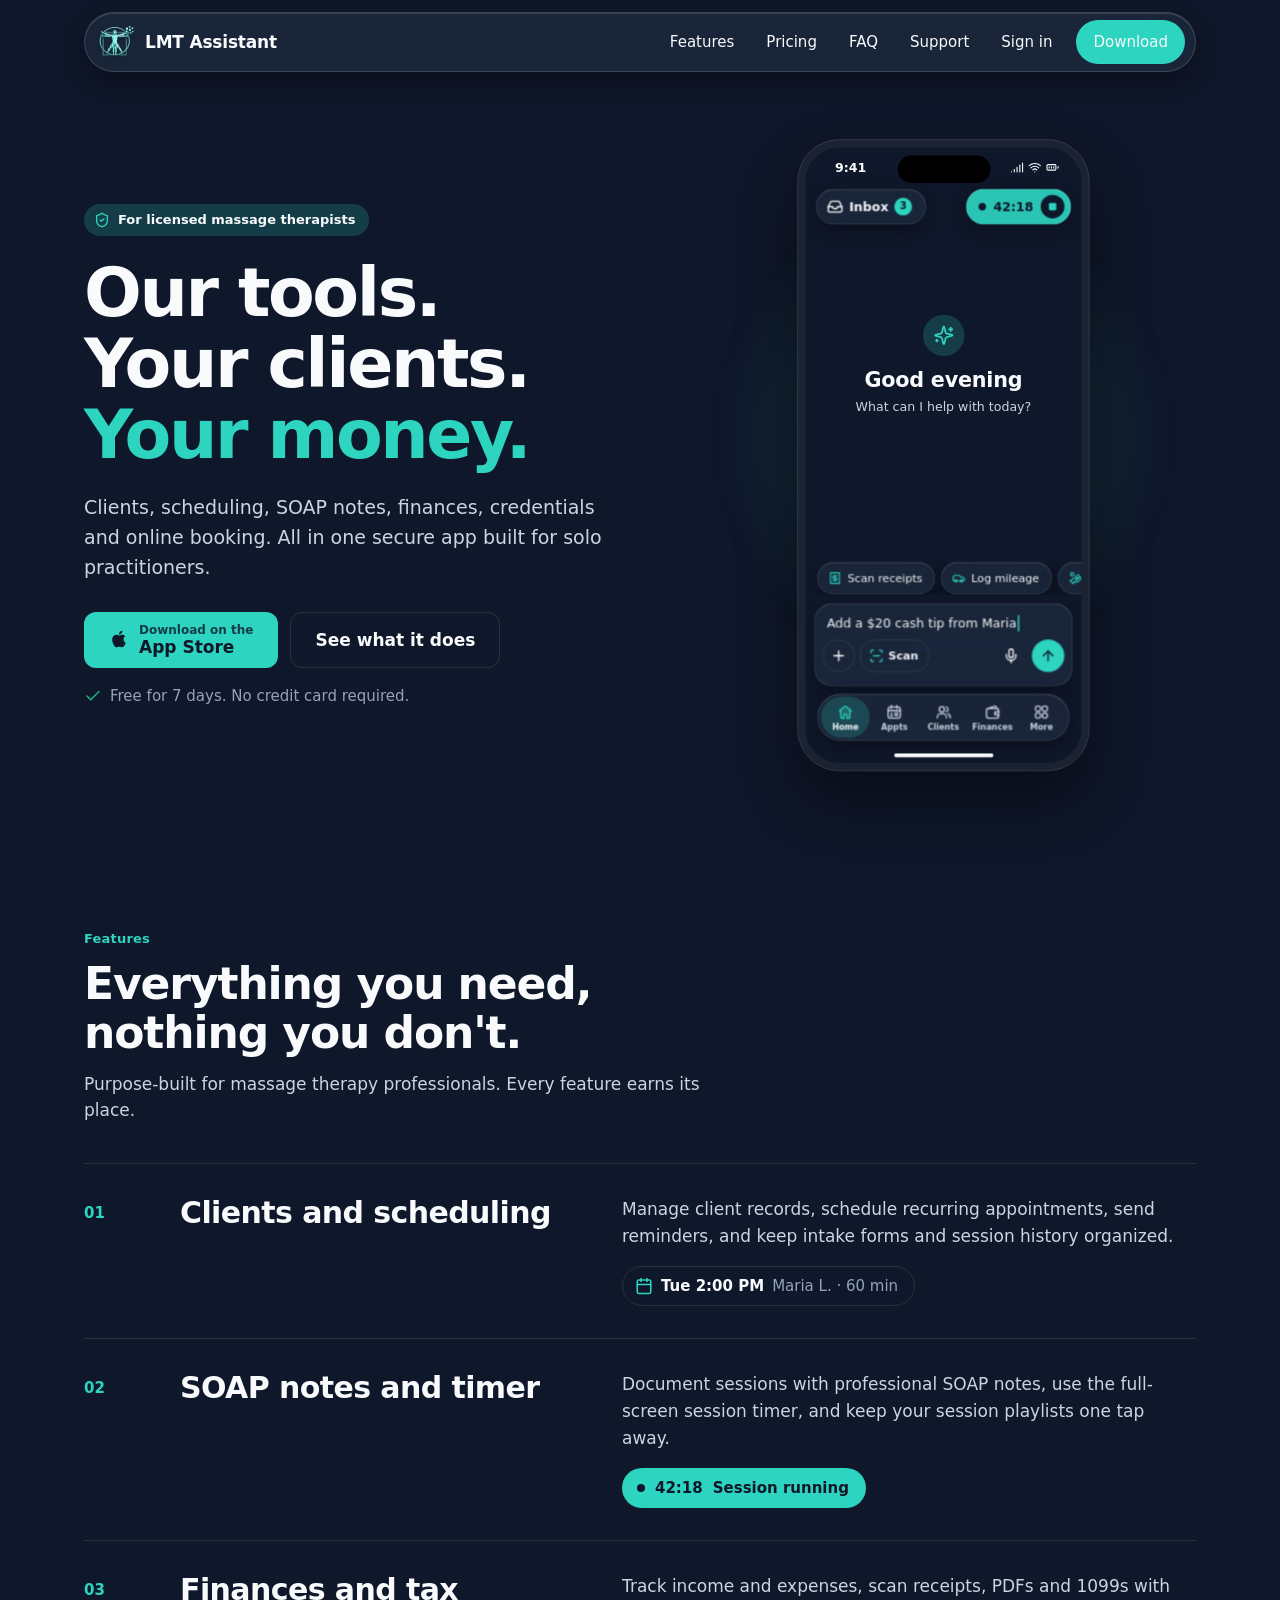
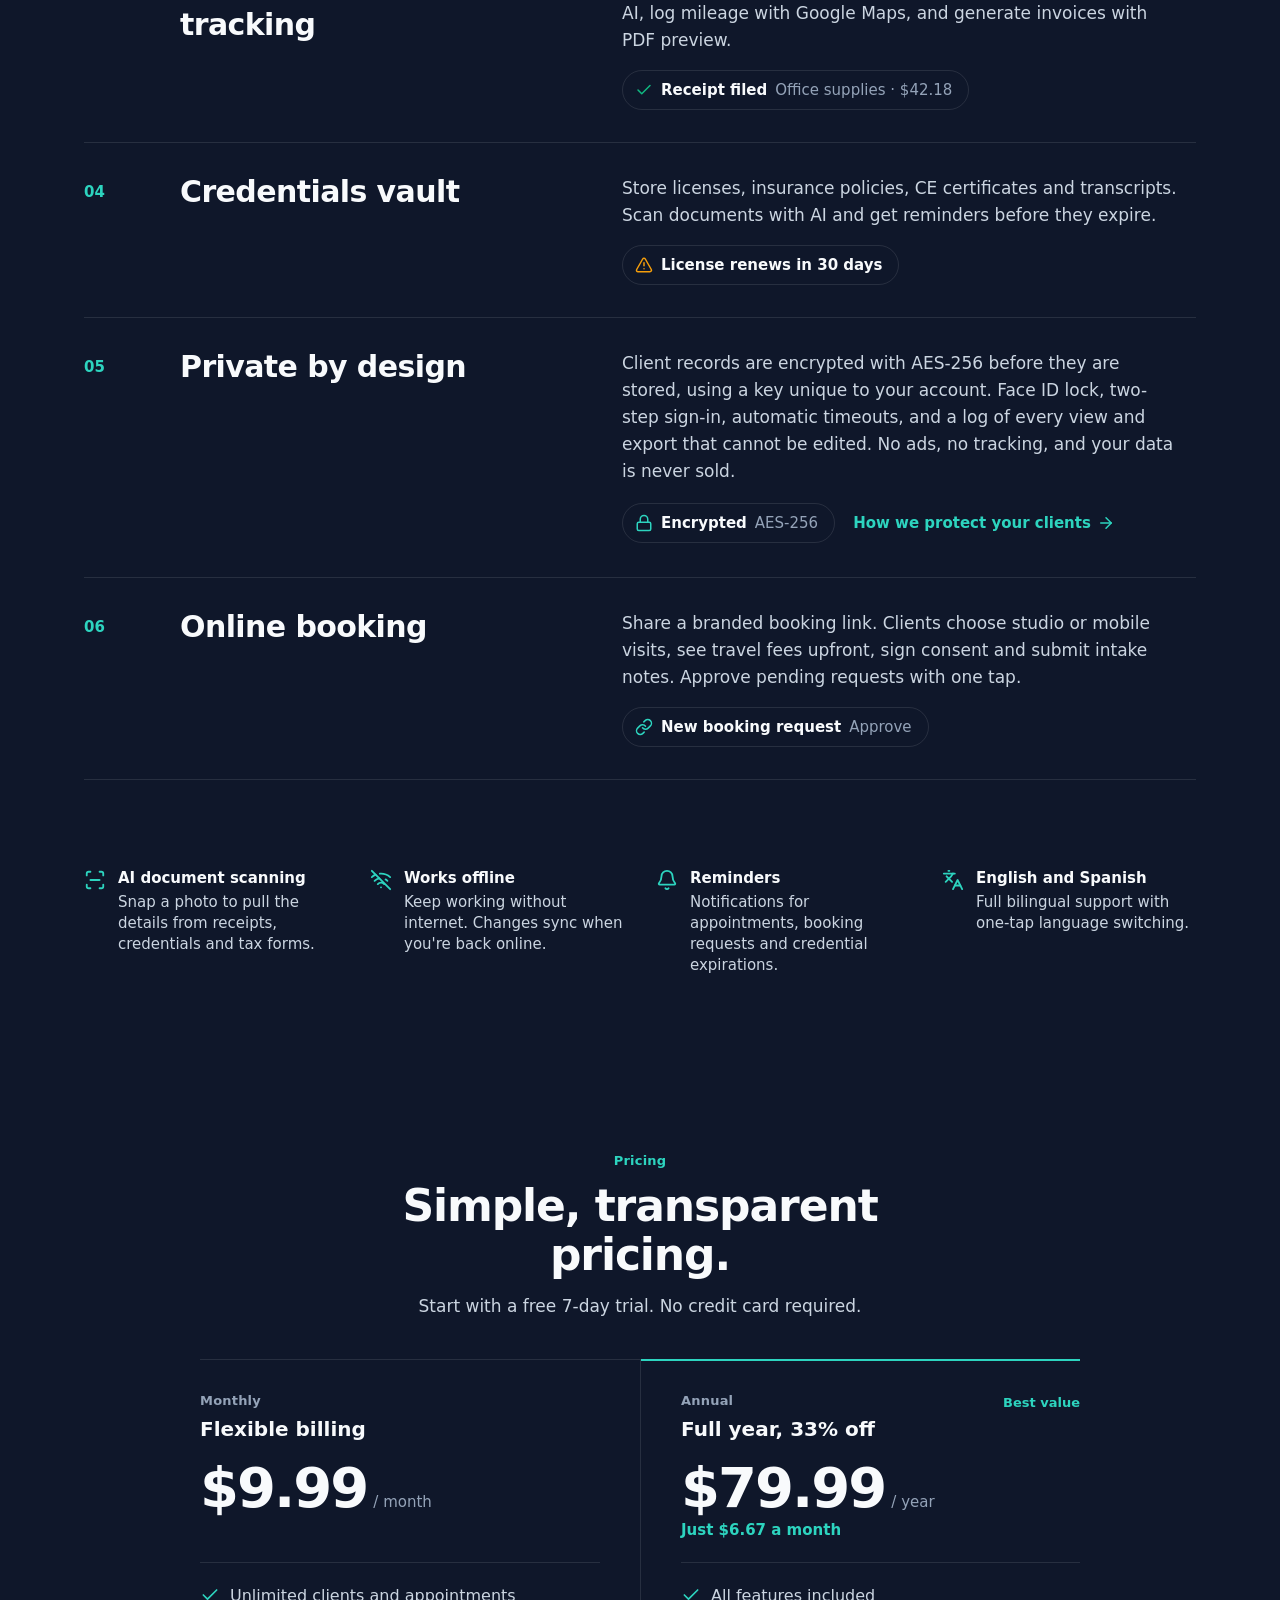
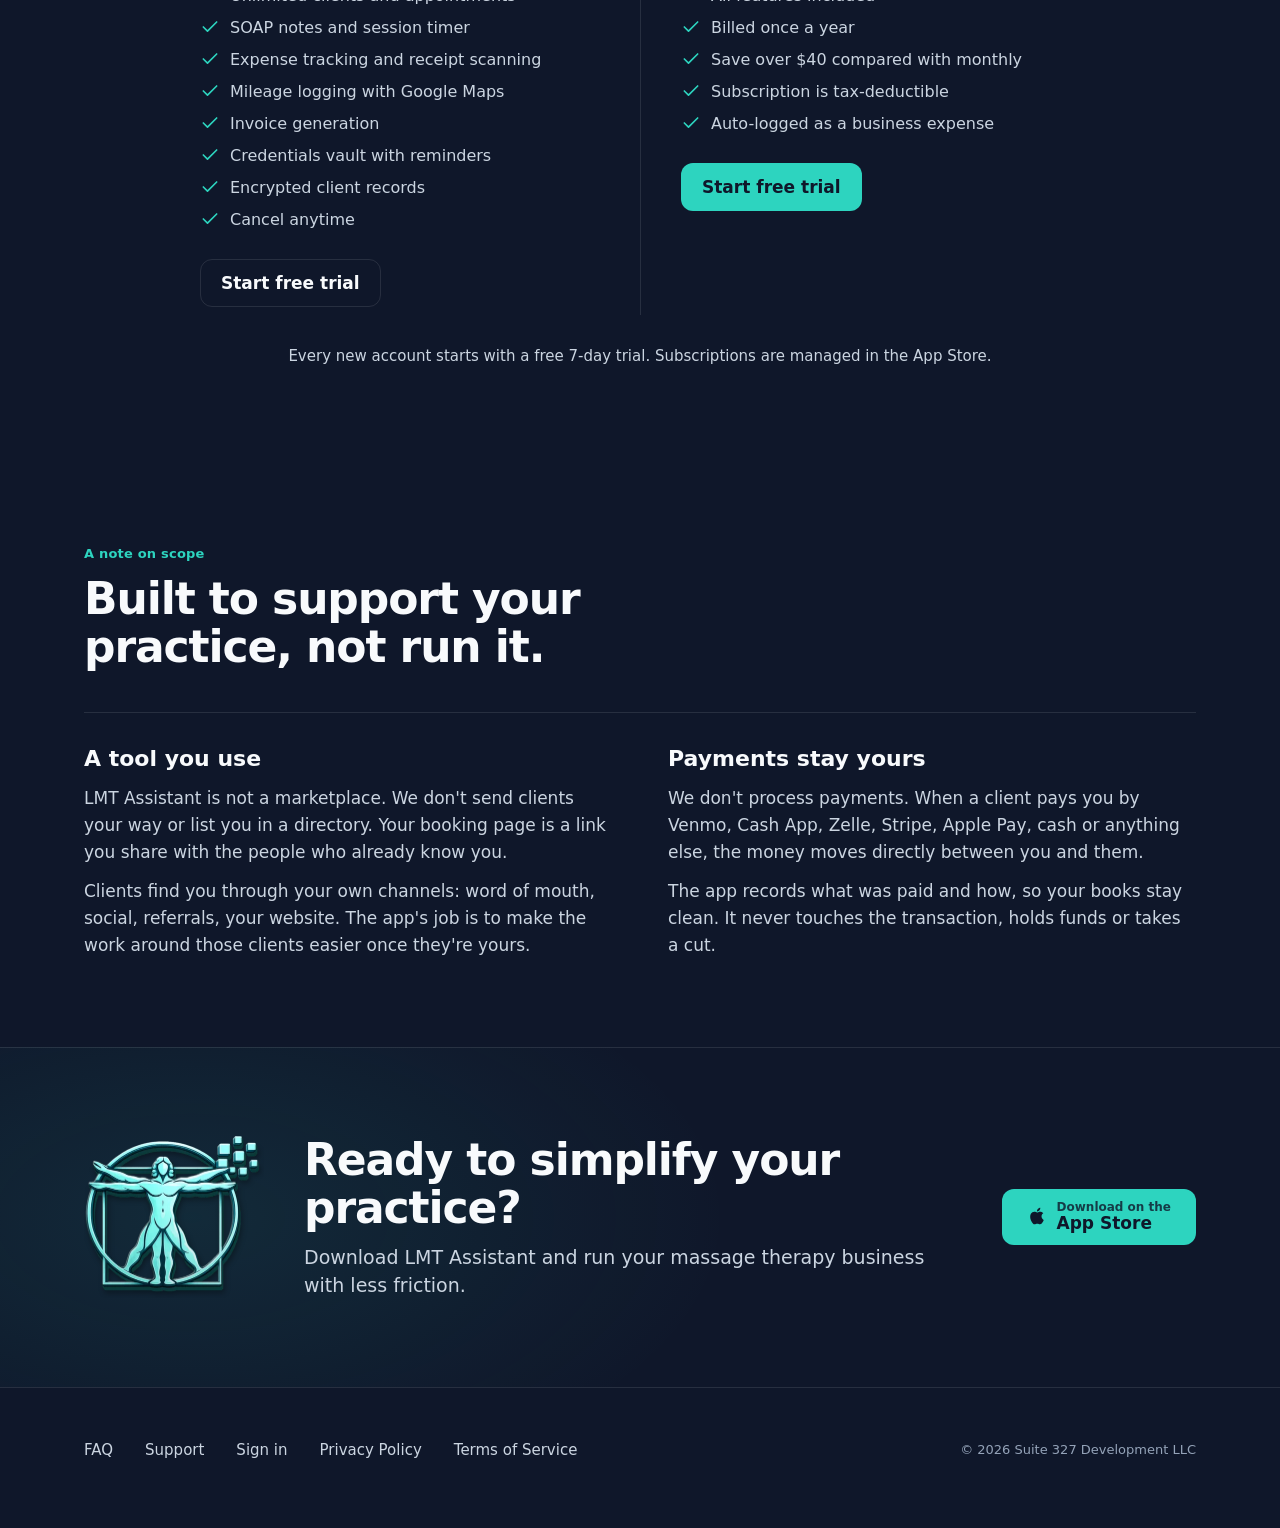
==== commit 232e1a60: "Header, menu and footer link: "Therapist sign in" becomes "Sign in" Same link (app.lmtassistant.com)" ====
--- a/index.html
+++ b/index.html
@@ -29,7 +29,7 @@
                     <a href="#pricing">Pricing</a>
                     <a href="/faq">FAQ</a>
                     <a href="/support">Support</a>
-                    <a href="https://app.lmtassistant.com">Therapist sign in</a>
+                    <a href="https://app.lmtassistant.com">Sign in</a>
                     <a class="btn btn-primary sm" href="https://apps.apple.com/app/id6759268672">Download</a>
                 </nav>
                 <button class="menu-btn" type="button" aria-label="Open menu" aria-expanded="false" aria-controls="mobile-nav">
@@ -41,7 +41,7 @@
                 <a href="#pricing">Pricing</a>
                 <a href="/faq">FAQ</a>
                 <a href="/support">Support</a>
-                <a href="https://app.lmtassistant.com">Therapist sign in</a>
+                <a href="https://app.lmtassistant.com">Sign in</a>
                 <a href="https://apps.apple.com/app/id6759268672">Download on the App Store</a>
             </nav>
         </div>
@@ -249,7 +249,7 @@
             <nav class="footer-links" aria-label="Footer">
                 <a href="/faq">FAQ</a>
                 <a href="/support">Support</a>
-                <a href="https://app.lmtassistant.com">Therapist sign in</a>
+                <a href="https://app.lmtassistant.com">Sign in</a>
                 <a href="/privacy">Privacy Policy</a>
                 <a href="/terms">Terms of Service</a>
             </nav>
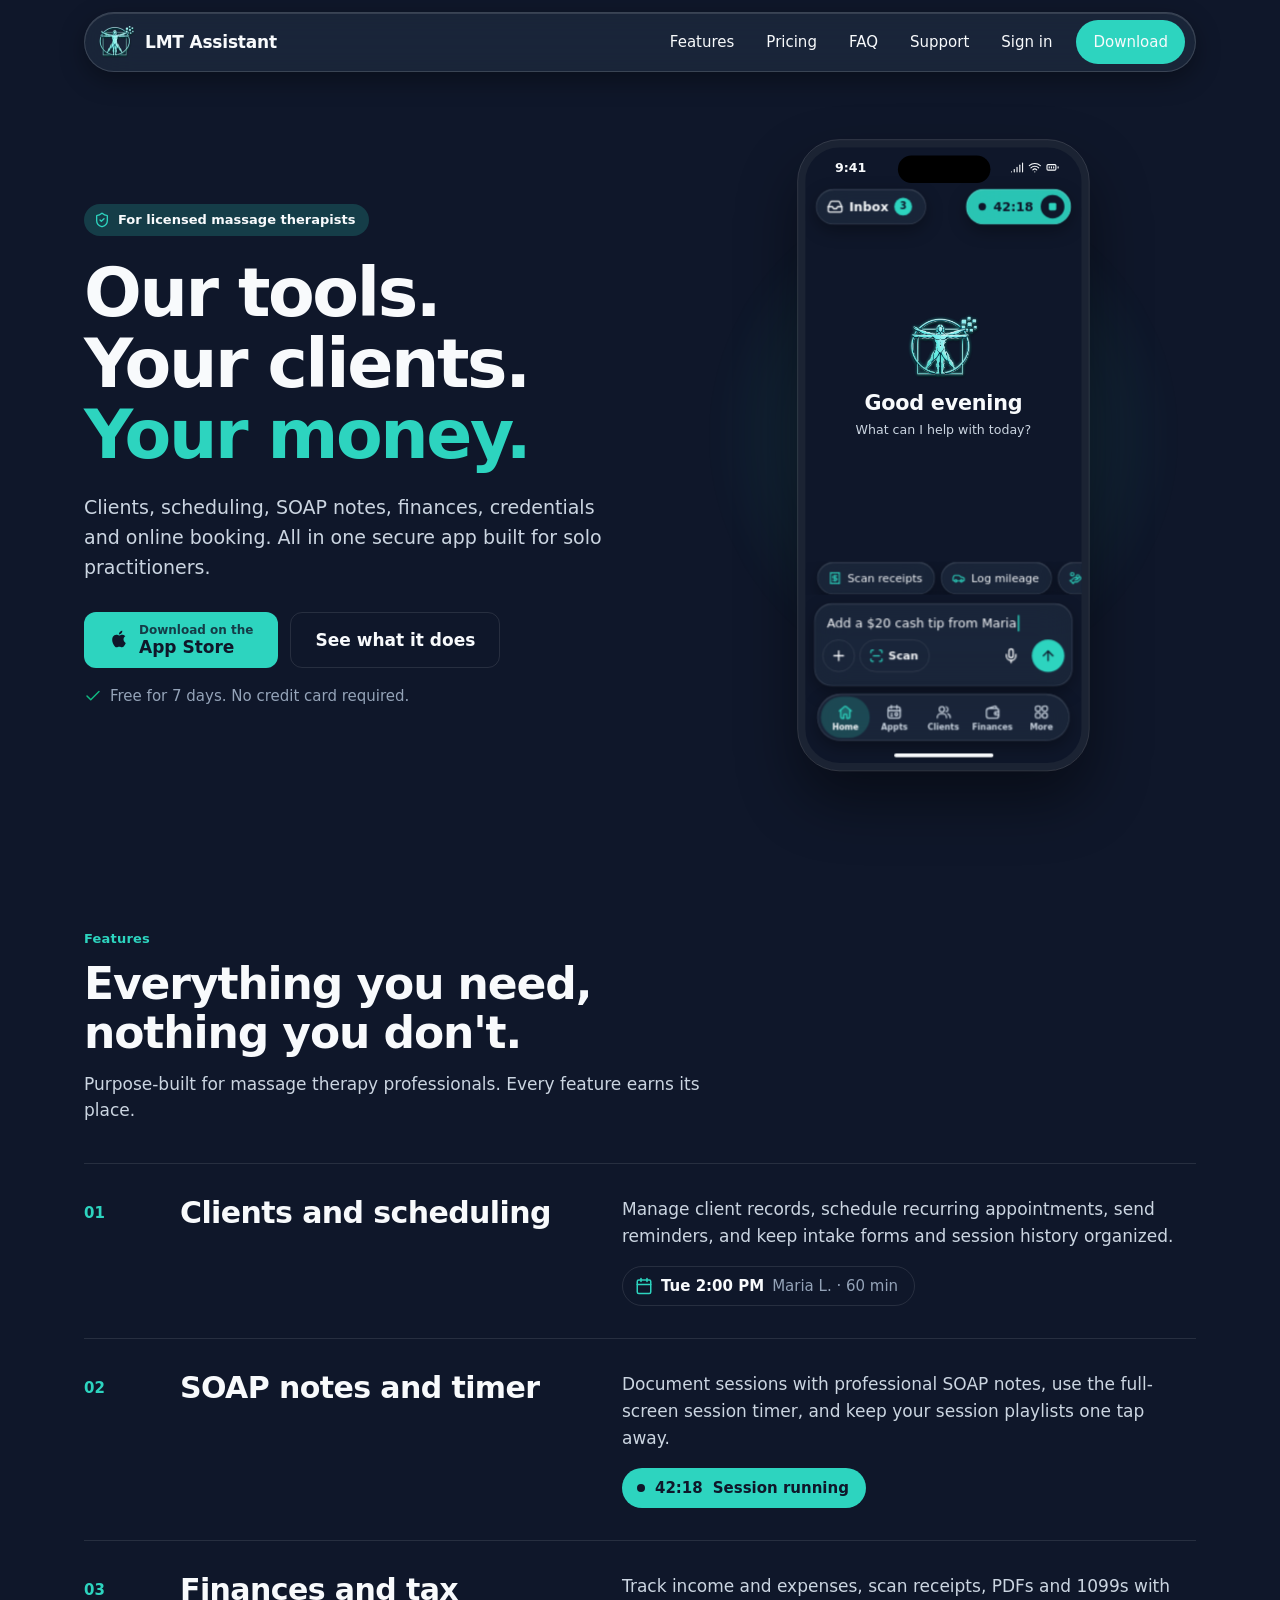
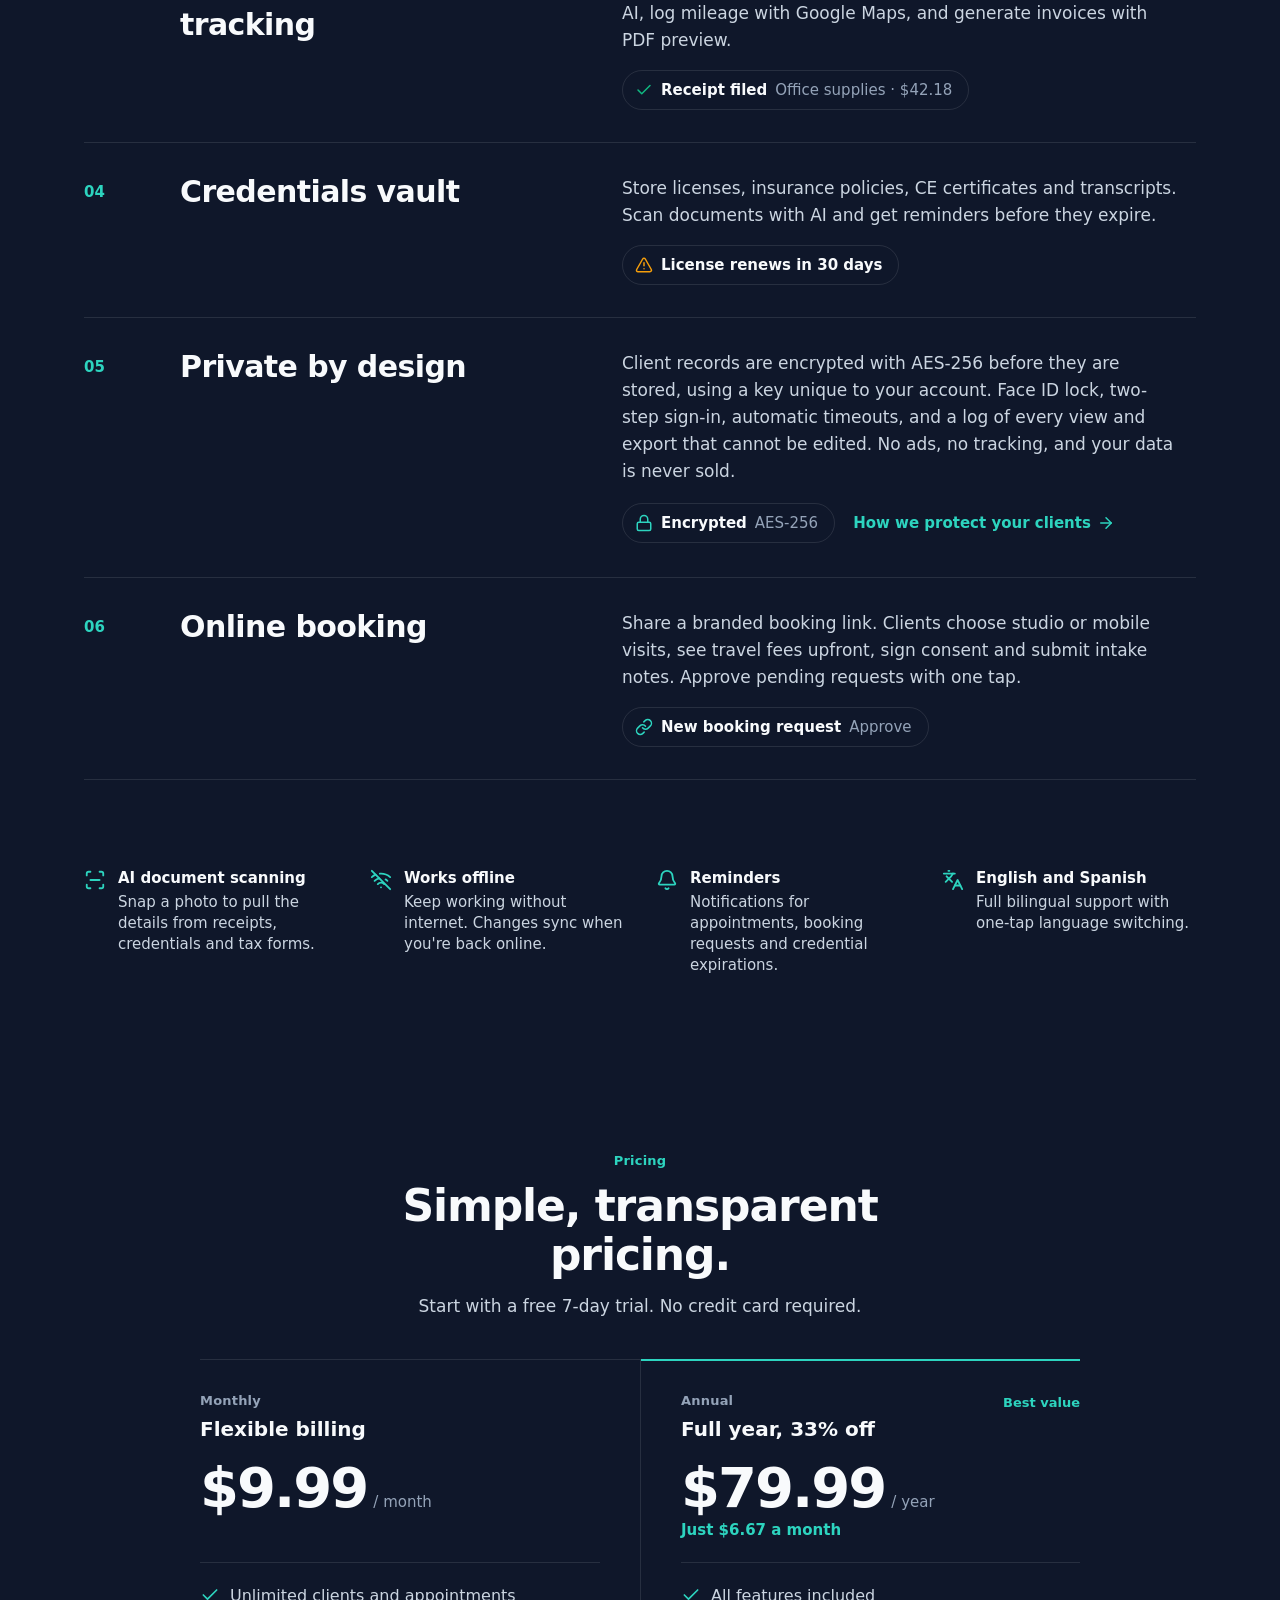
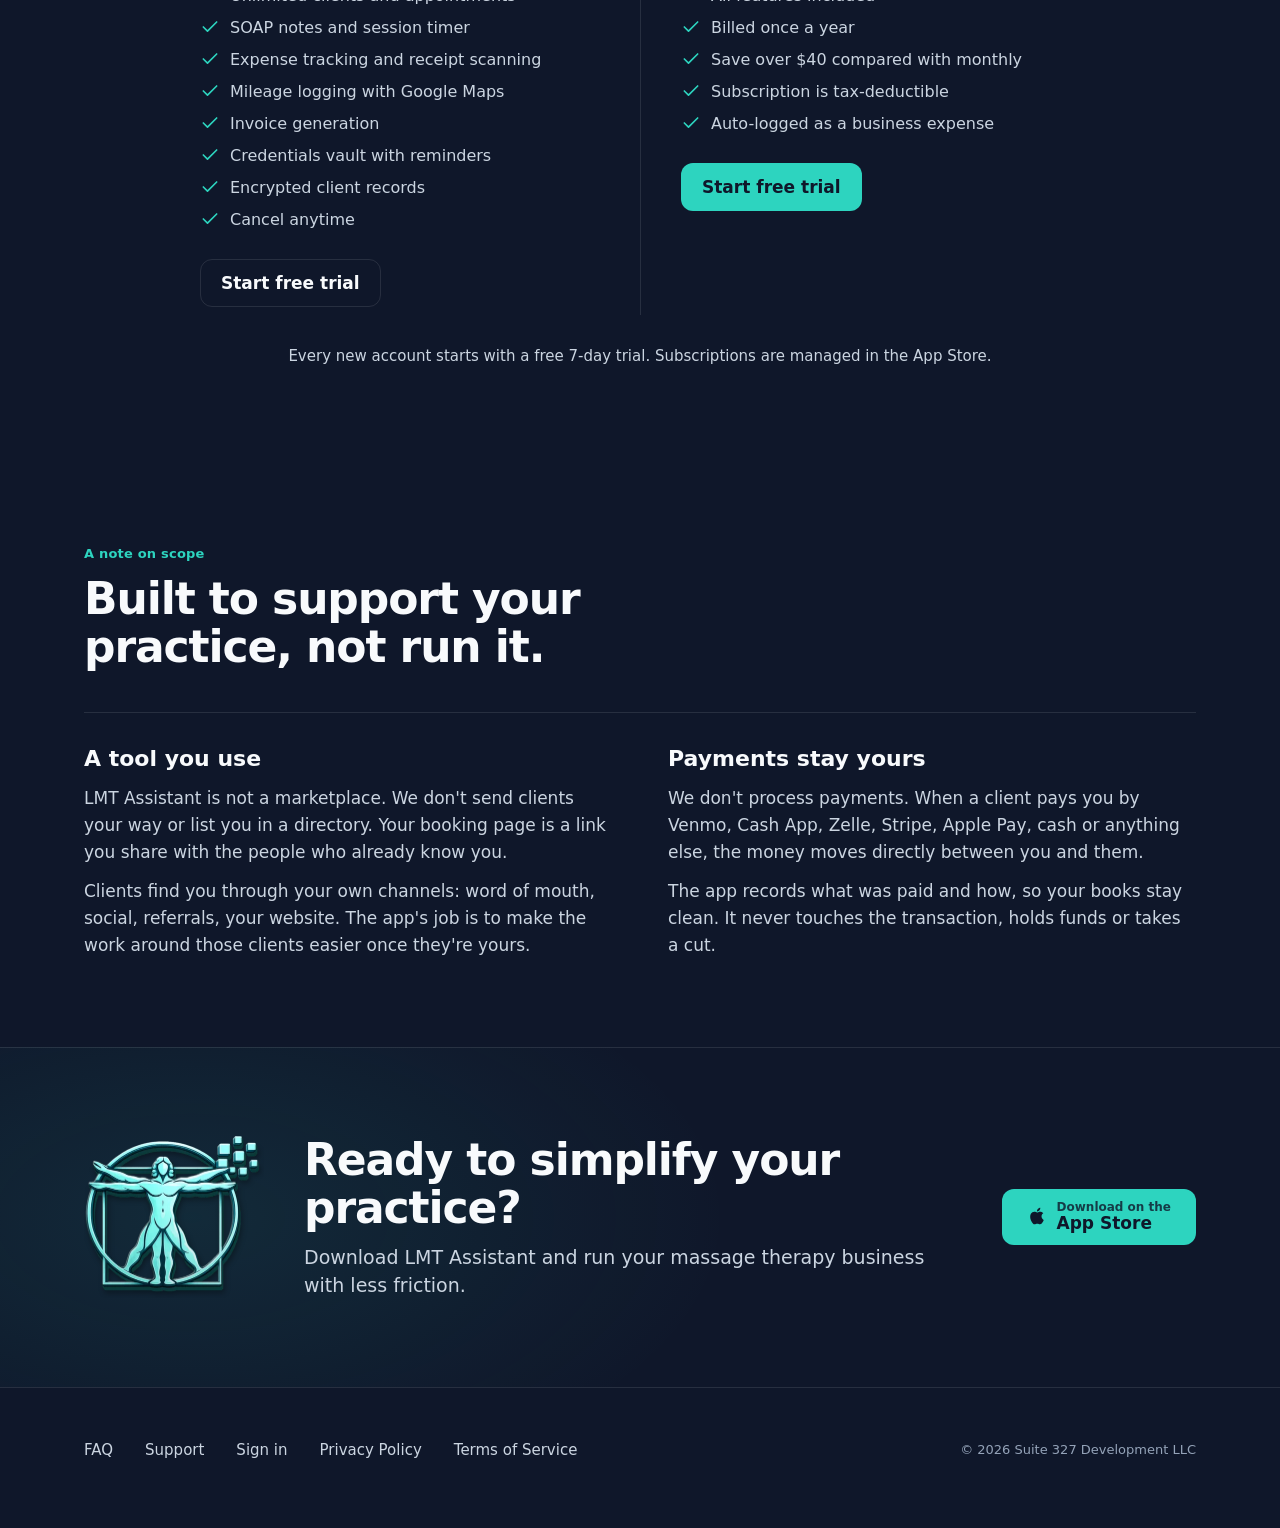
==== commit 335500d5: "Phone graphic: show the app's own logo instead of the sparkle icon The home-screen mock-up now uses " ====
--- a/index.html
+++ b/index.html
@@ -73,7 +73,7 @@
                                 <div class="lmt-hpill lmt-glass pro"><span class="lmt-live"></span><span class="t">42:18</span><span class="lmt-stop"></span></div>
                             </div>
                             <div class="lmt-hero">
-                                <div class="lmt-mark"><span class="lmt-ic"><svg viewBox="0 0 24 24" fill="none" stroke="currentColor" stroke-width="2" stroke-linecap="round" stroke-linejoin="round"><path d="M9.937 15.5A2 2 0 0 0 8.5 14.063l-6.135-1.582a.5.5 0 0 1 0-.962L8.5 9.936A2 2 0 0 0 9.937 8.5l1.582-6.135a.5.5 0 0 1 .963 0L14.063 8.5A2 2 0 0 0 15.5 9.937l6.135 1.581a.5.5 0 0 1 0 .964L15.5 14.063a2 2 0 0 0-1.437 1.437l-1.582 6.135a.5.5 0 0 1-.963 0z"/><path d="M20 3v4"/><path d="M22 5h-4"/><path d="M4 17v2"/><path d="M5 18H3"/></svg></span></div>
+                                <div class="lmt-mark"><img src="/assets/img/lmt-mark-glass.webp" alt="" width="514" height="467"></div>
                                 <div class="lmt-title">Good evening</div>
                                 <p>What can I help with today?</p>
                             </div>
--- a/assets/site.css
+++ b/assets/site.css
@@ -326,8 +326,8 @@
 .lmt-hero { position: absolute; left: 24px; right: 24px; top: 226px; text-align: center; display: flex; flex-direction: column; align-items: center; gap: 6px; }
 .lmt-hero .lmt-title { margin-top: 10px; font-size: 28px; line-height: 34px; font-weight: 700; letter-spacing: -0.3px; }
 .lmt-hero p { font-size: 17px; line-height: 24px; color: var(--text-sub); }
-.lmt-mark { width: 56px; height: 56px; border-radius: 9999px; background: var(--primary-tint); color: var(--primary-text); display: flex; align-items: center; justify-content: center; }
-.lmt-mark .lmt-ic { width: 28px; height: 28px; }
+.lmt-mark { width: 96px; display: flex; align-items: center; justify-content: center; }
+.lmt-mark img { display: block; width: 100%; height: auto; }
 .lmt-sugg { position: absolute; left: 0; right: 0; bottom: 228px; display: flex; gap: 8px; padding: 0 16px; overflow: hidden; z-index: 4; white-space: nowrap; }
 .lmt-chip { flex: none; min-height: 44px; display: inline-flex; align-items: center; gap: 8px; padding: 0 16px 0 14px; border-radius: 9999px; font-size: 15px; line-height: 20px; font-weight: 500; }
 .lmt-chip .lmt-ic { width: 18px; height: 18px; color: var(--primary-text); }
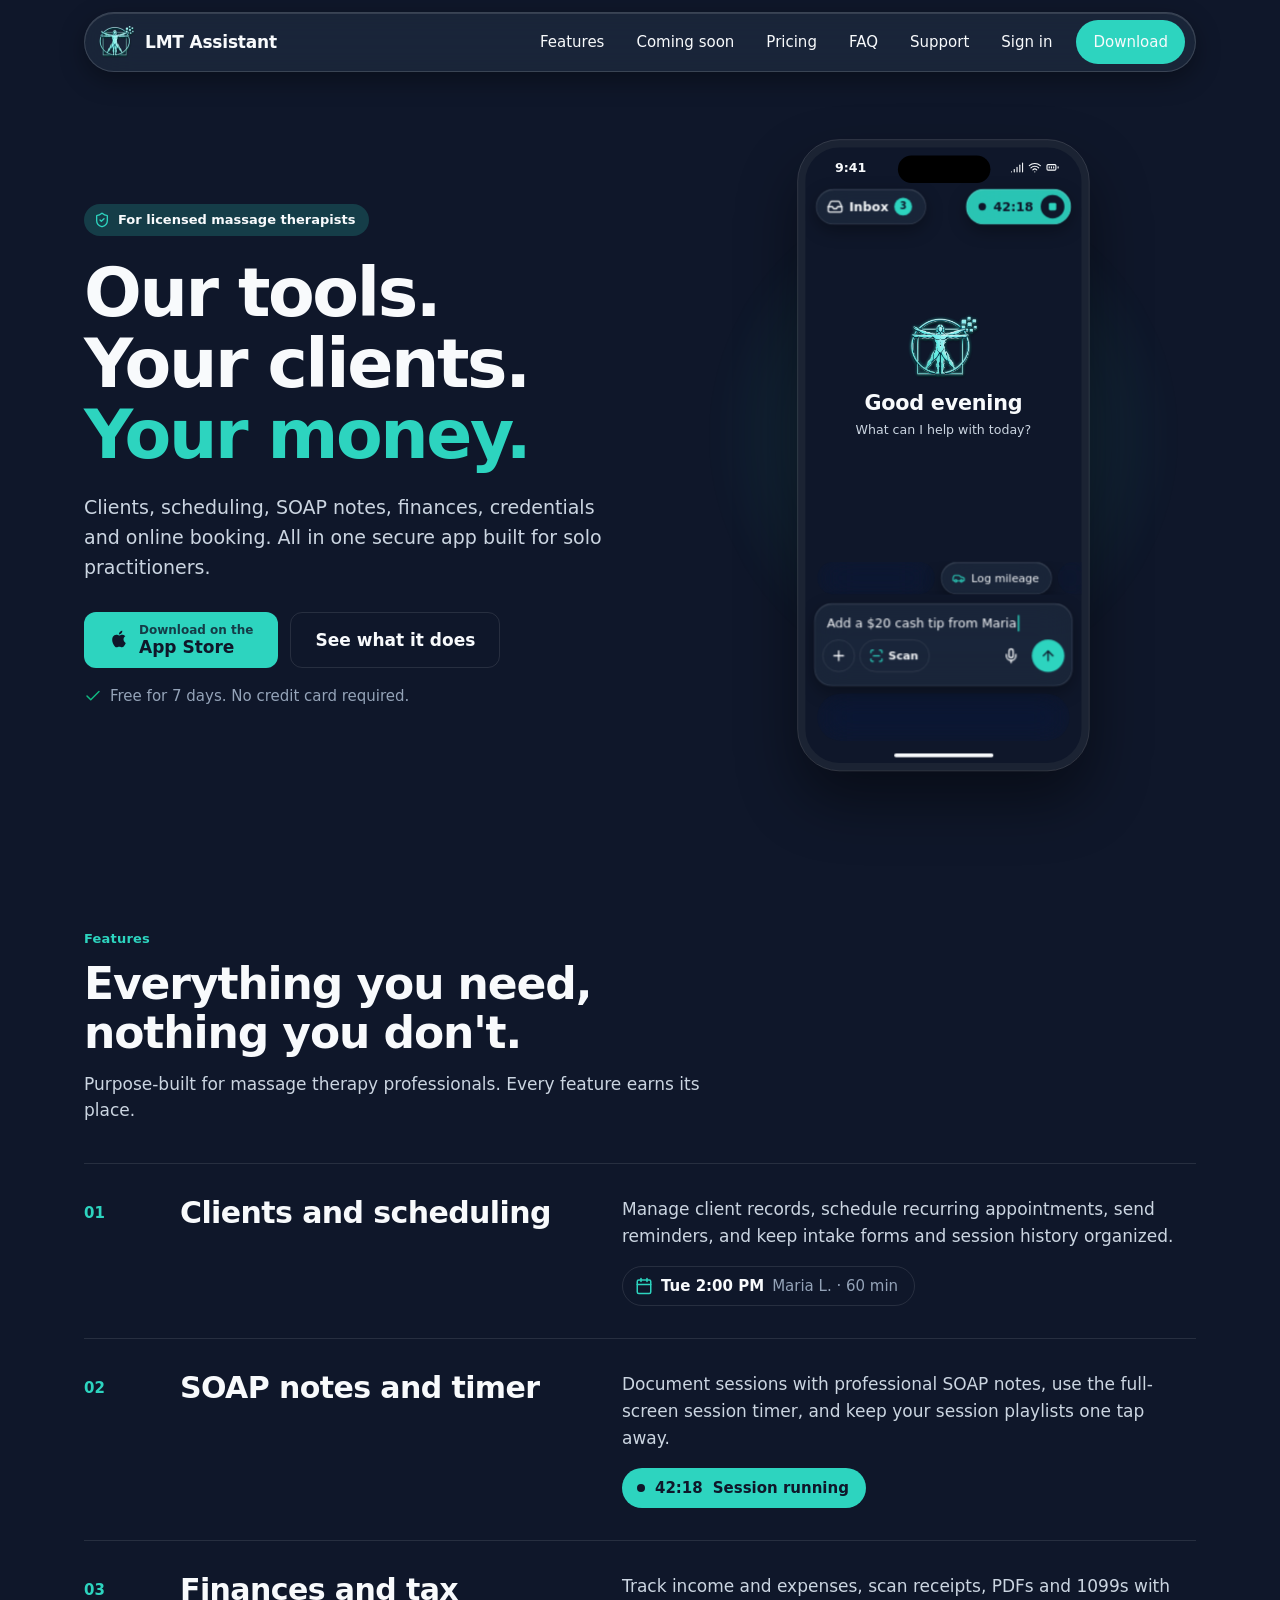
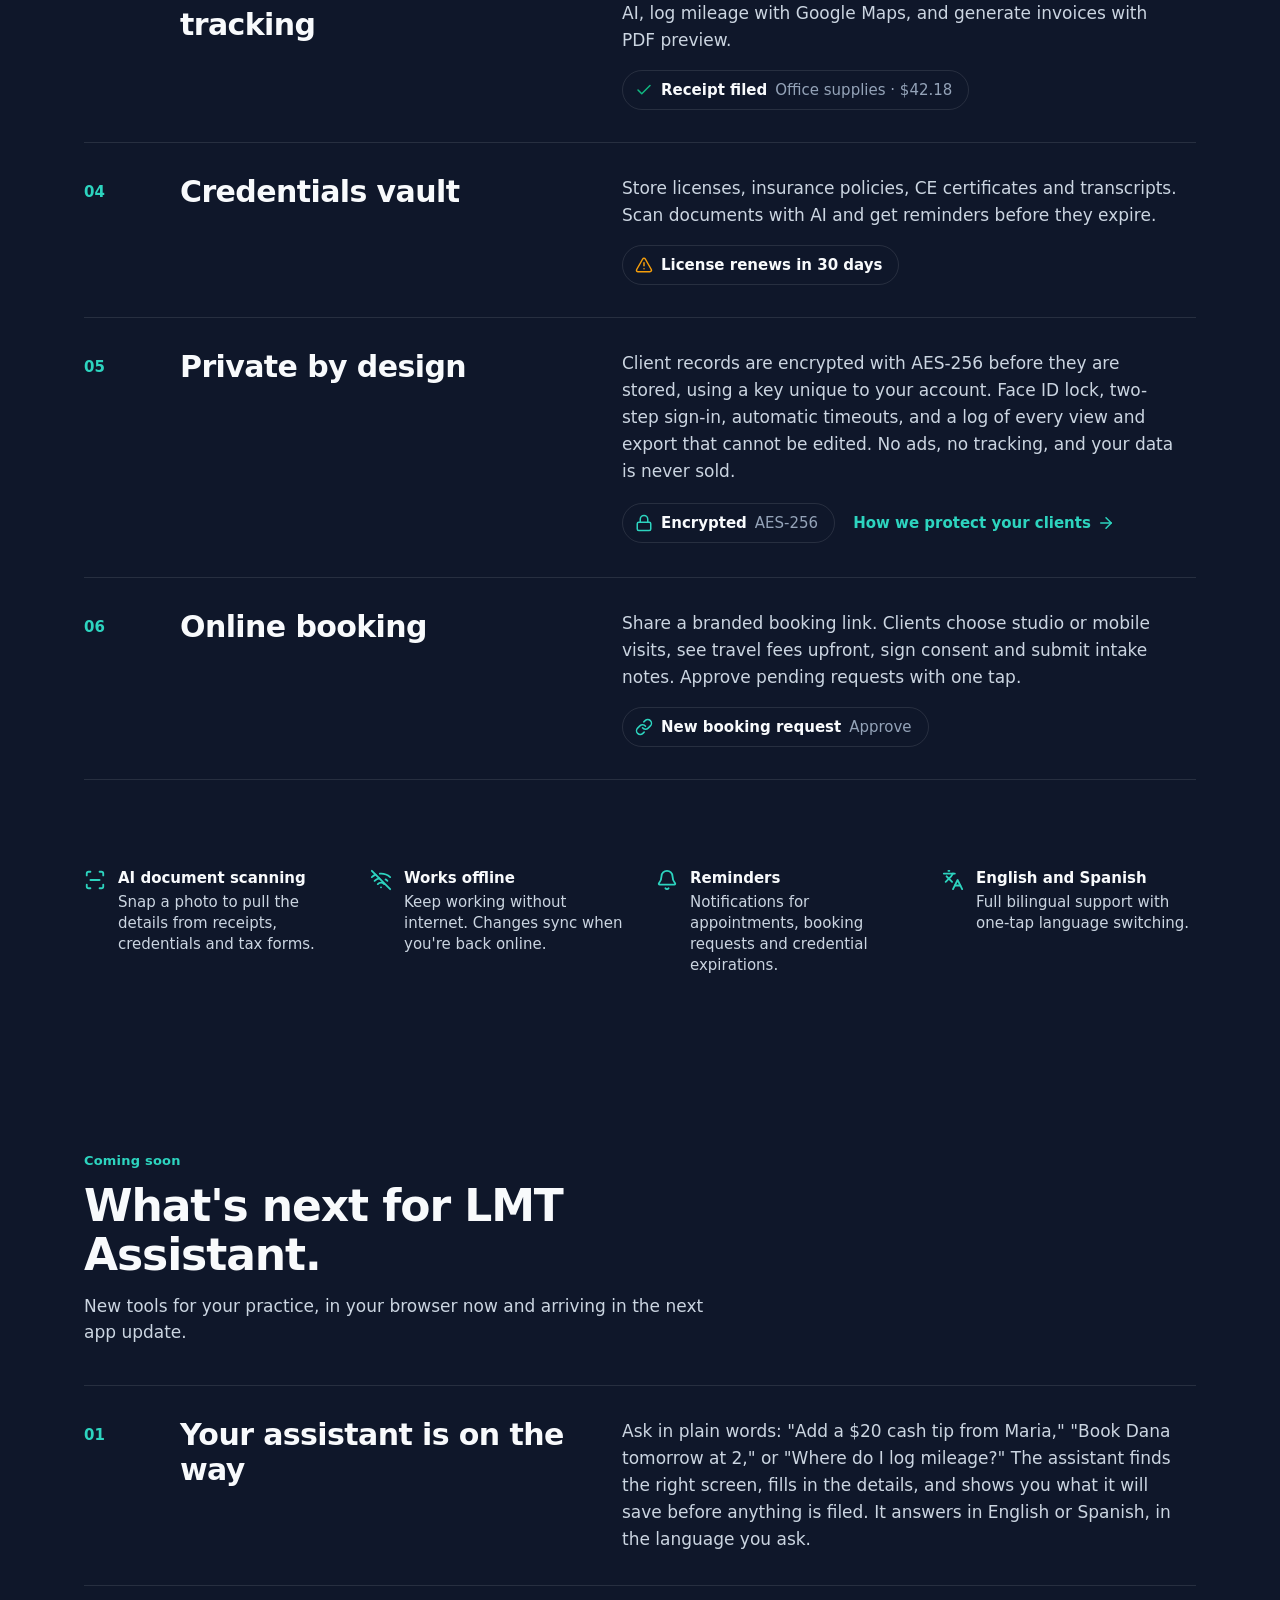
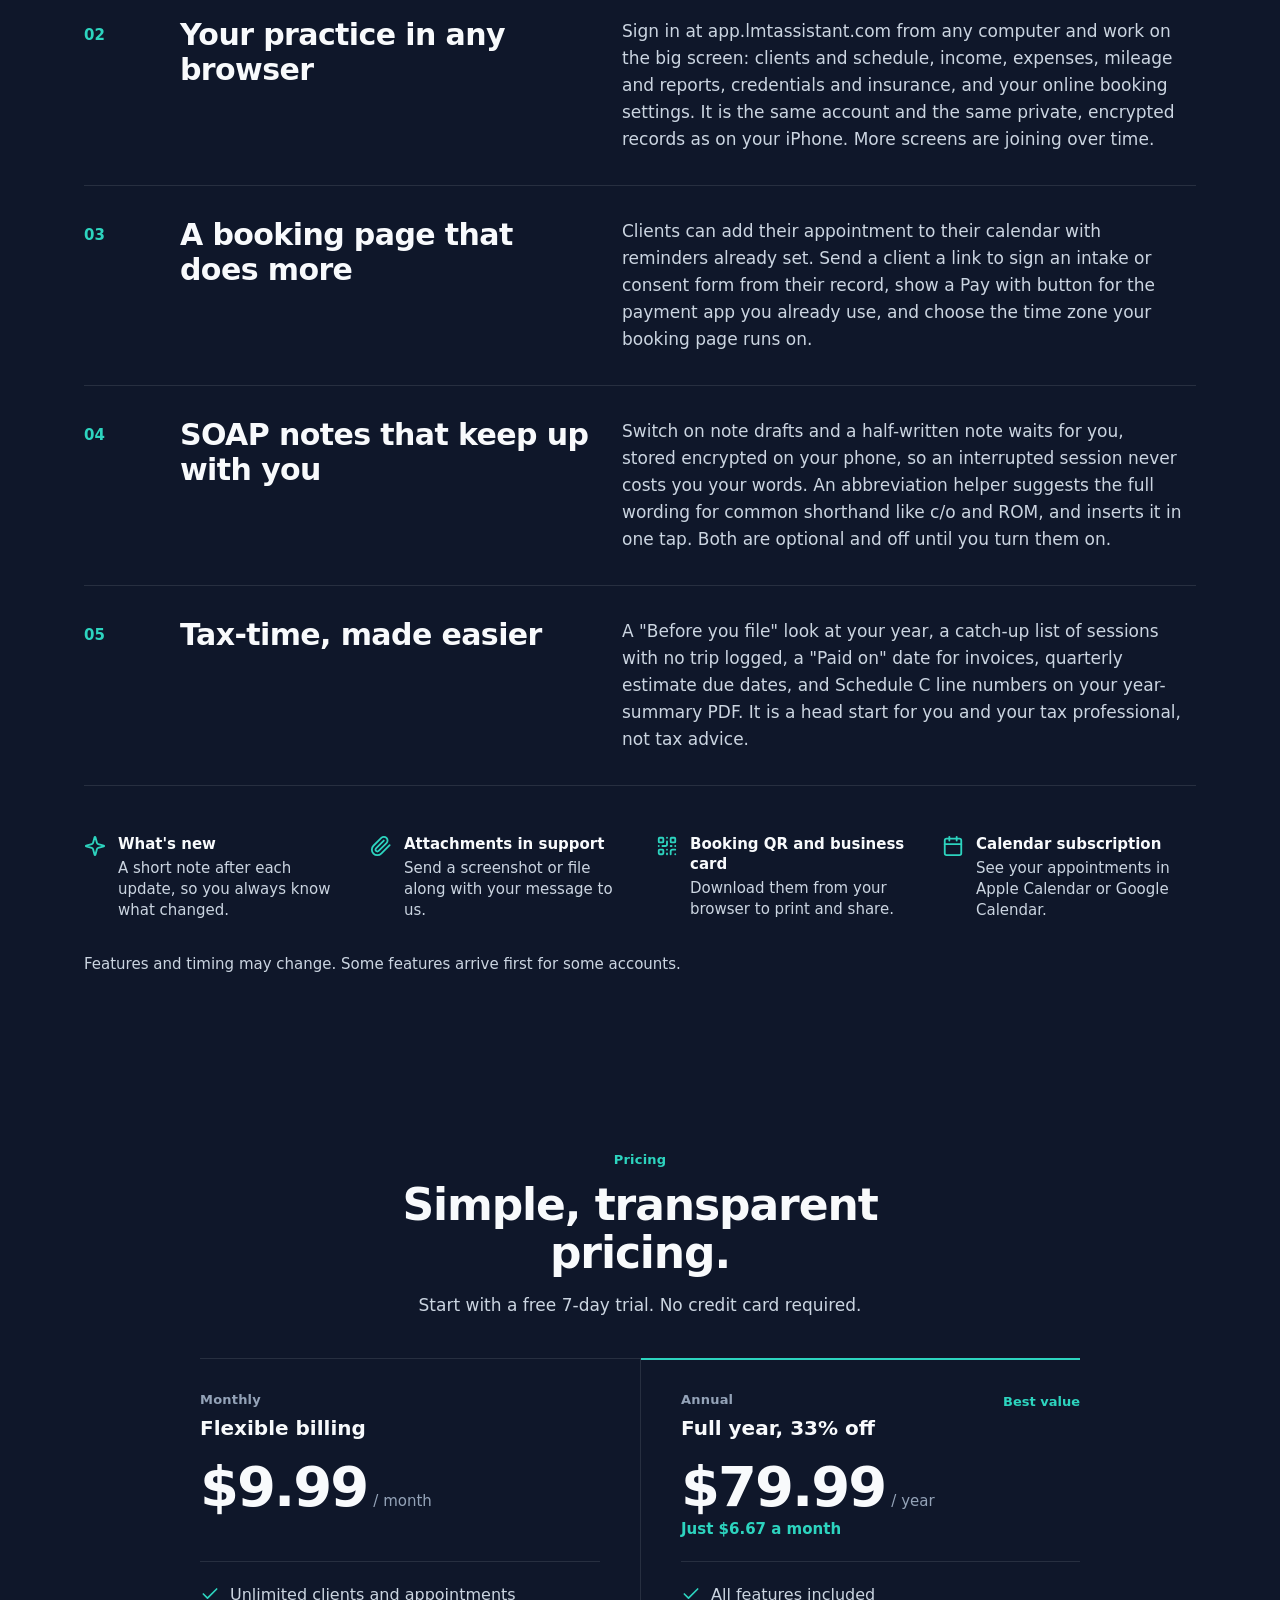
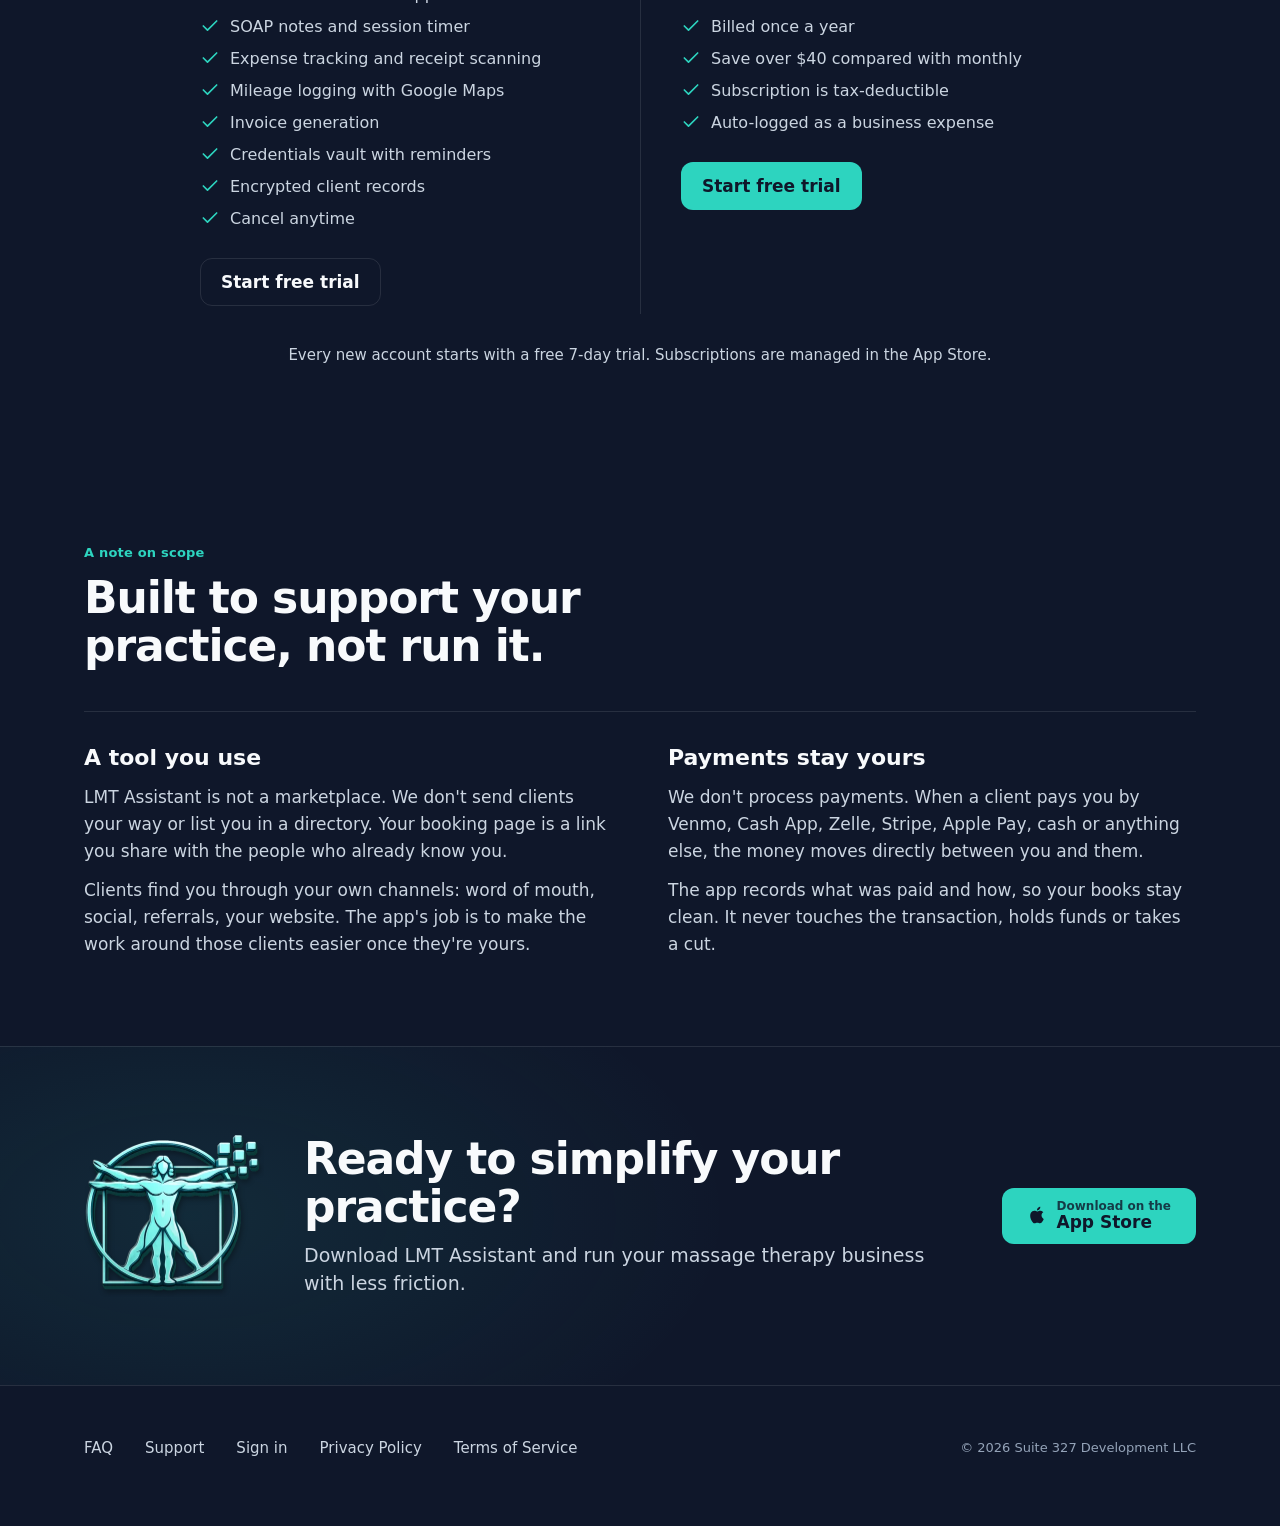
==== commit f684d6cf: "Add a Coming soon section to the home page and nav Assistant, browser access, booking page additions" ====
--- a/index.html
+++ b/index.html
@@ -26,6 +26,7 @@
                 <a href="/" class="brand"><img src="/assets/img/lmt-mark-sm.webp" alt="" width="36" height="36">LMT Assistant</a>
                 <nav class="nav" aria-label="Primary">
                     <a href="#features">Features</a>
+                    <a href="#coming-soon">Coming soon</a>
                     <a href="#pricing">Pricing</a>
                     <a href="/faq">FAQ</a>
                     <a href="/support">Support</a>
@@ -38,6 +39,7 @@
             </div>
             <nav class="mobile-nav" id="mobile-nav" aria-label="Mobile">
                 <a href="#features">Features</a>
+                <a href="#coming-soon">Coming soon</a>
                 <a href="#pricing">Pricing</a>
                 <a href="/faq">FAQ</a>
                 <a href="/support">Support</a>
@@ -159,6 +161,50 @@
             </div>
         </section>
 
+        <section id="coming-soon" aria-labelledby="coming-title">
+            <div class="wrap">
+                <div class="section-head">
+                    <span class="label">Coming soon</span>
+                    <h2 class="h2" id="coming-title">What's next for LMT Assistant.</h2>
+                    <p>New tools for your practice, in your browser now and arriving in the next app update.</p>
+                </div>
+                <div class="ledger">
+                    <article class="row">
+                        <span class="num">01</span>
+                        <h3>Your assistant is on the way</h3>
+                        <div class="row-body"><p>Ask in plain words: "Add a $20 cash tip from Maria," "Book Dana tomorrow at 2," or "Where do I log mileage?" The assistant finds the right screen, fills in the details, and shows you what it will save before anything is filed. It answers in English or Spanish, in the language you ask.</p></div>
+                    </article>
+                    <article class="row">
+                        <span class="num">02</span>
+                        <h3>Your practice in any browser</h3>
+                        <div class="row-body"><p>Sign in at app.lmtassistant.com from any computer and work on the big screen: clients and schedule, income, expenses, mileage and reports, credentials and insurance, and your online booking settings. It is the same account and the same private, encrypted records as on your iPhone. More screens are joining over time.</p></div>
+                    </article>
+                    <article class="row">
+                        <span class="num">03</span>
+                        <h3>A booking page that does more</h3>
+                        <div class="row-body"><p>Clients can add their appointment to their calendar with reminders already set. Send a client a link to sign an intake or consent form from their record, show a Pay with button for the payment app you already use, and choose the time zone your booking page runs on.</p></div>
+                    </article>
+                    <article class="row">
+                        <span class="num">04</span>
+                        <h3>SOAP notes that keep up with you</h3>
+                        <div class="row-body"><p>Switch on note drafts and a half-written note waits for you, stored encrypted on your phone, so an interrupted session never costs you your words. An abbreviation helper suggests the full wording for common shorthand like c/o and ROM, and inserts it in one tap. Both are optional and off until you turn them on.</p></div>
+                    </article>
+                    <article class="row">
+                        <span class="num">05</span>
+                        <h3>Tax-time, made easier</h3>
+                        <div class="row-body"><p>A "Before you file" look at your year, a catch-up list of sessions with no trip logged, a "Paid on" date for invoices, quarterly estimate due dates, and Schedule C line numbers on your year-summary PDF. It is a head start for you and your tax professional, not tax advice.</p></div>
+                    </article>
+                </div>
+                <ul class="also-list" style="margin-top: 48px;">
+                    <li><span class="ic" aria-hidden="true"><svg viewBox="0 0 24 24" fill="none" stroke="currentColor" stroke-width="2" stroke-linecap="round" stroke-linejoin="round"><path d="M9.937 15.5A2 2 0 0 0 8.5 14.063l-6.135-1.582a.5.5 0 0 1 0-.962L8.5 9.936A2 2 0 0 0 9.937 8.5l1.582-6.135a.5.5 0 0 1 .963 0L14.063 8.5A2 2 0 0 0 15.5 9.937l6.135 1.581a.5.5 0 0 1 0 .964L15.5 14.063a2 2 0 0 0-1.437 1.437l-1.582 6.135a.5.5 0 0 1-.963 0z"/></svg></span><div><b>What's new</b><span>A short note after each update, so you always know what changed.</span></div></li>
+                    <li><span class="ic" aria-hidden="true"><svg viewBox="0 0 24 24" fill="none" stroke="currentColor" stroke-width="2" stroke-linecap="round" stroke-linejoin="round"><path d="m21.44 11.05-9.19 9.19a6 6 0 0 1-8.49-8.49l8.57-8.57A4 4 0 1 1 18 8.84l-8.59 8.57a2 2 0 0 1-2.83-2.83l8.49-8.48"/></svg></span><div><b>Attachments in support</b><span>Send a screenshot or file along with your message to us.</span></div></li>
+                    <li><span class="ic" aria-hidden="true"><svg viewBox="0 0 24 24" fill="none" stroke="currentColor" stroke-width="2" stroke-linecap="round" stroke-linejoin="round"><rect width="5" height="5" x="3" y="3" rx="1"/><rect width="5" height="5" x="16" y="3" rx="1"/><rect width="5" height="5" x="3" y="16" rx="1"/><path d="M21 16h-3a2 2 0 0 0-2 2v3"/><path d="M21 21v.01"/><path d="M12 7v3a2 2 0 0 1-2 2H7"/><path d="M3 12h.01"/><path d="M12 3h.01"/><path d="M12 16v.01"/><path d="M16 12h1"/><path d="M21 12v.01"/><path d="M12 21v-1"/></svg></span><div><b>Booking QR and business card</b><span>Download them from your browser to print and share.</span></div></li>
+                    <li><span class="ic" aria-hidden="true"><svg viewBox="0 0 24 24" fill="none" stroke="currentColor" stroke-width="2" stroke-linecap="round" stroke-linejoin="round"><path d="M8 2v4"/><path d="M16 2v4"/><rect width="18" height="18" x="3" y="4" rx="2"/><path d="M3 10h18"/></svg></span><div><b>Calendar subscription</b><span>See your appointments in Apple Calendar or Google Calendar.</span></div></li>
+                </ul>
+                <p class="lede" style="margin-top: 32px; font-size: 15px; line-height: 22px;">Features and timing may change. Some features arrive first for some accounts.</p>
+            </div>
+        </section>
+
         <section id="pricing">
             <div class="wrap">
                 <div class="section-head center">
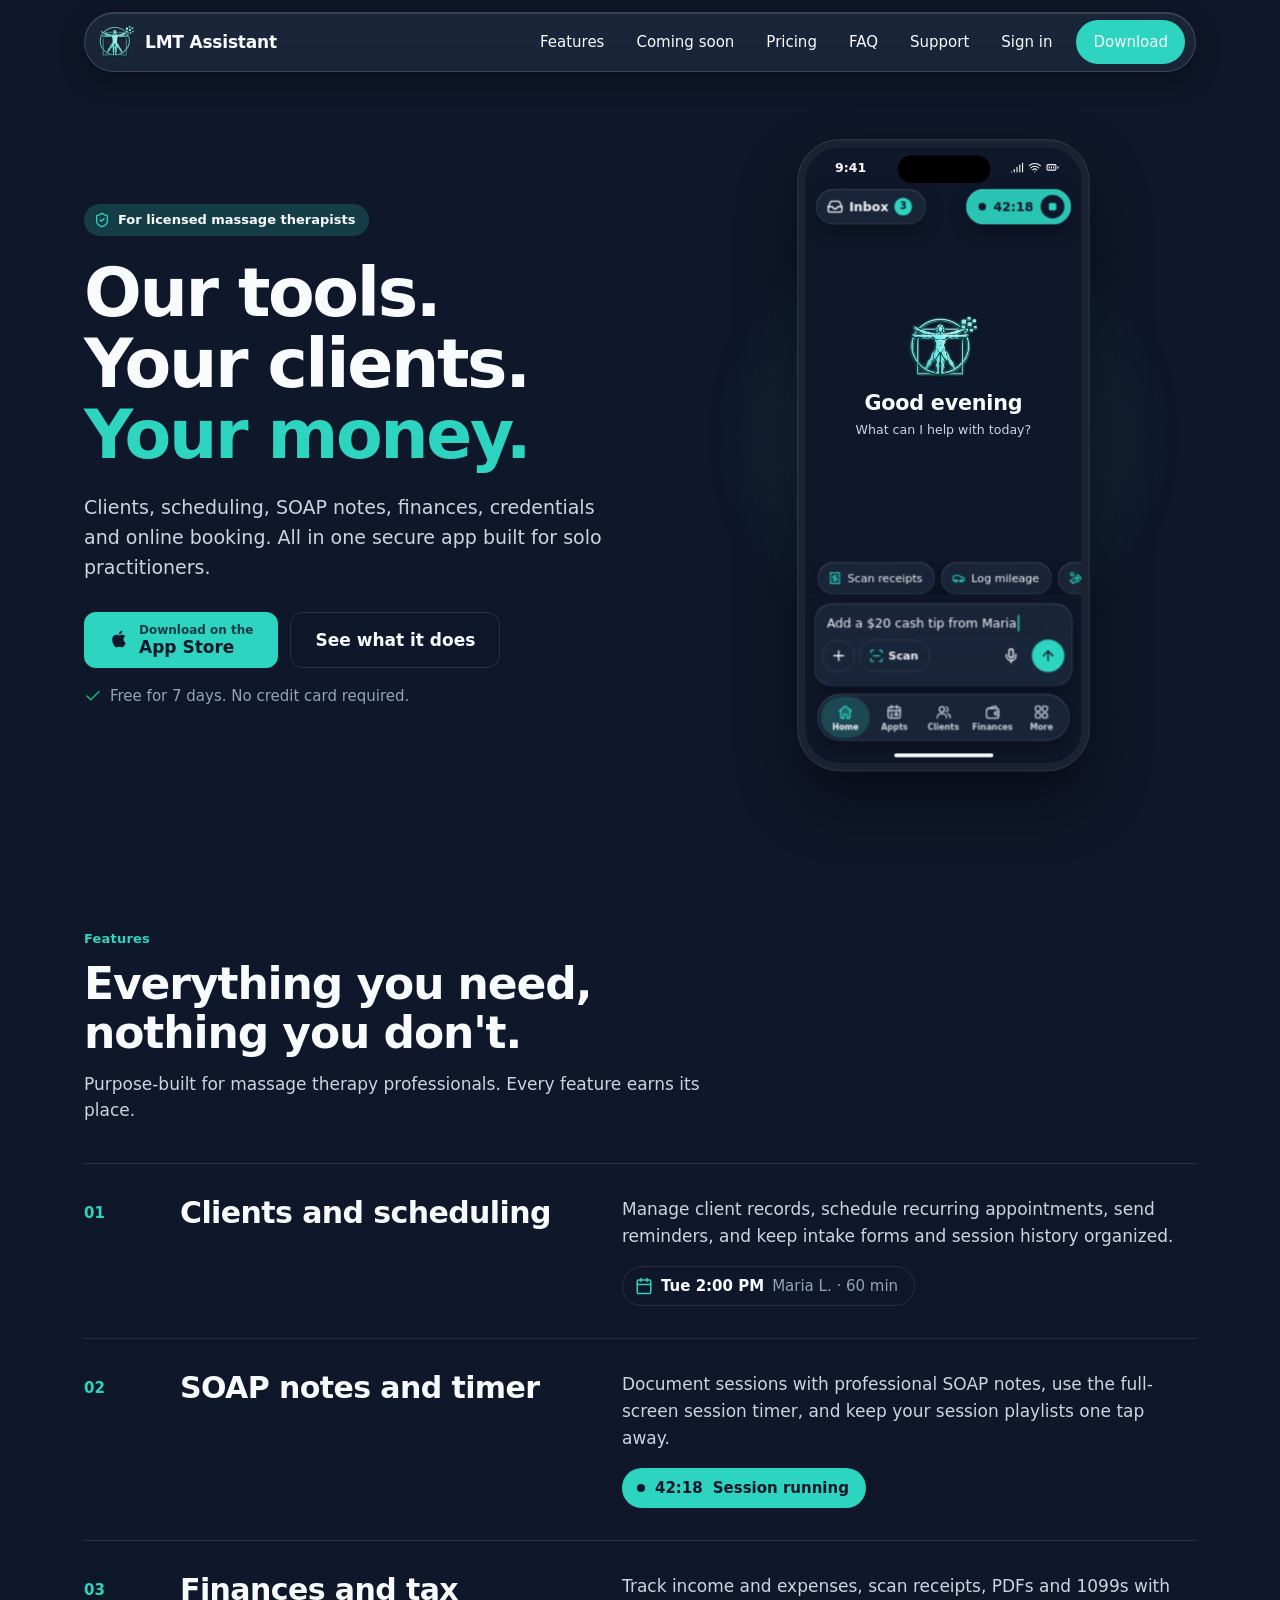
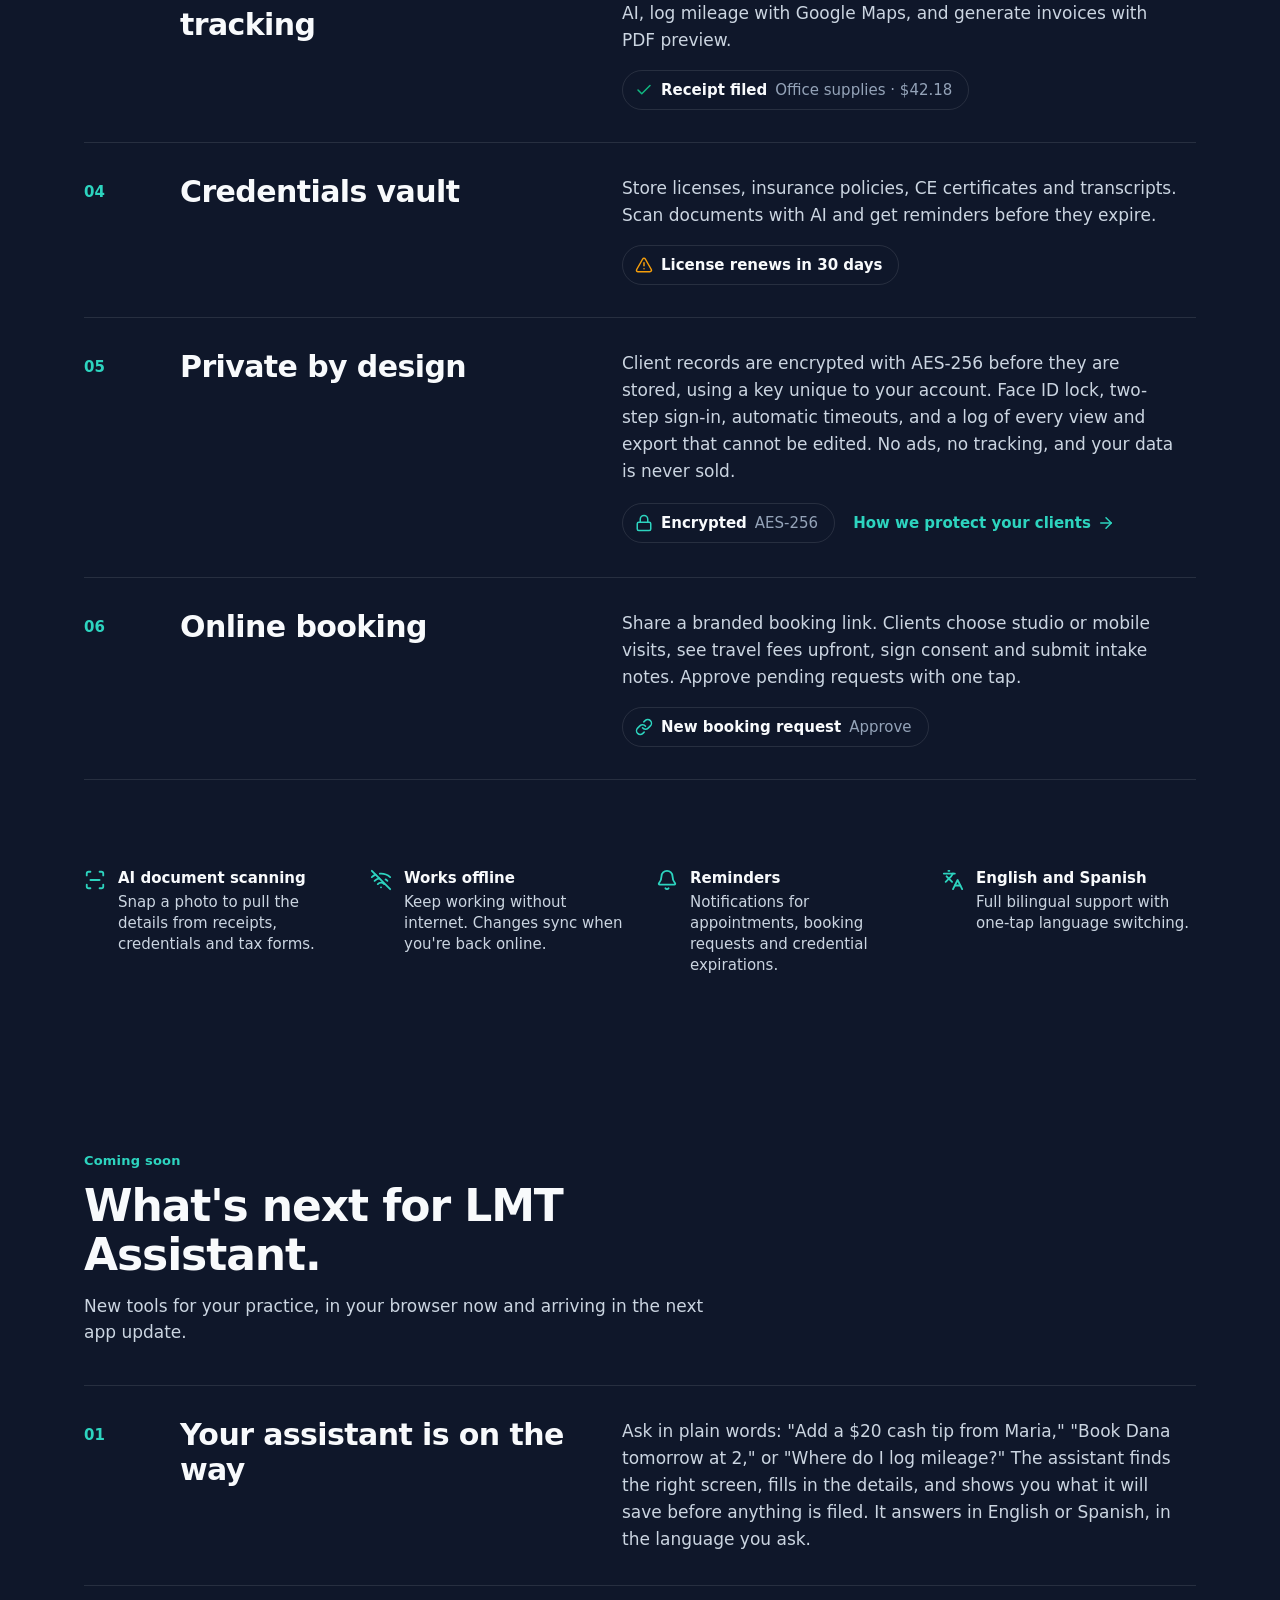
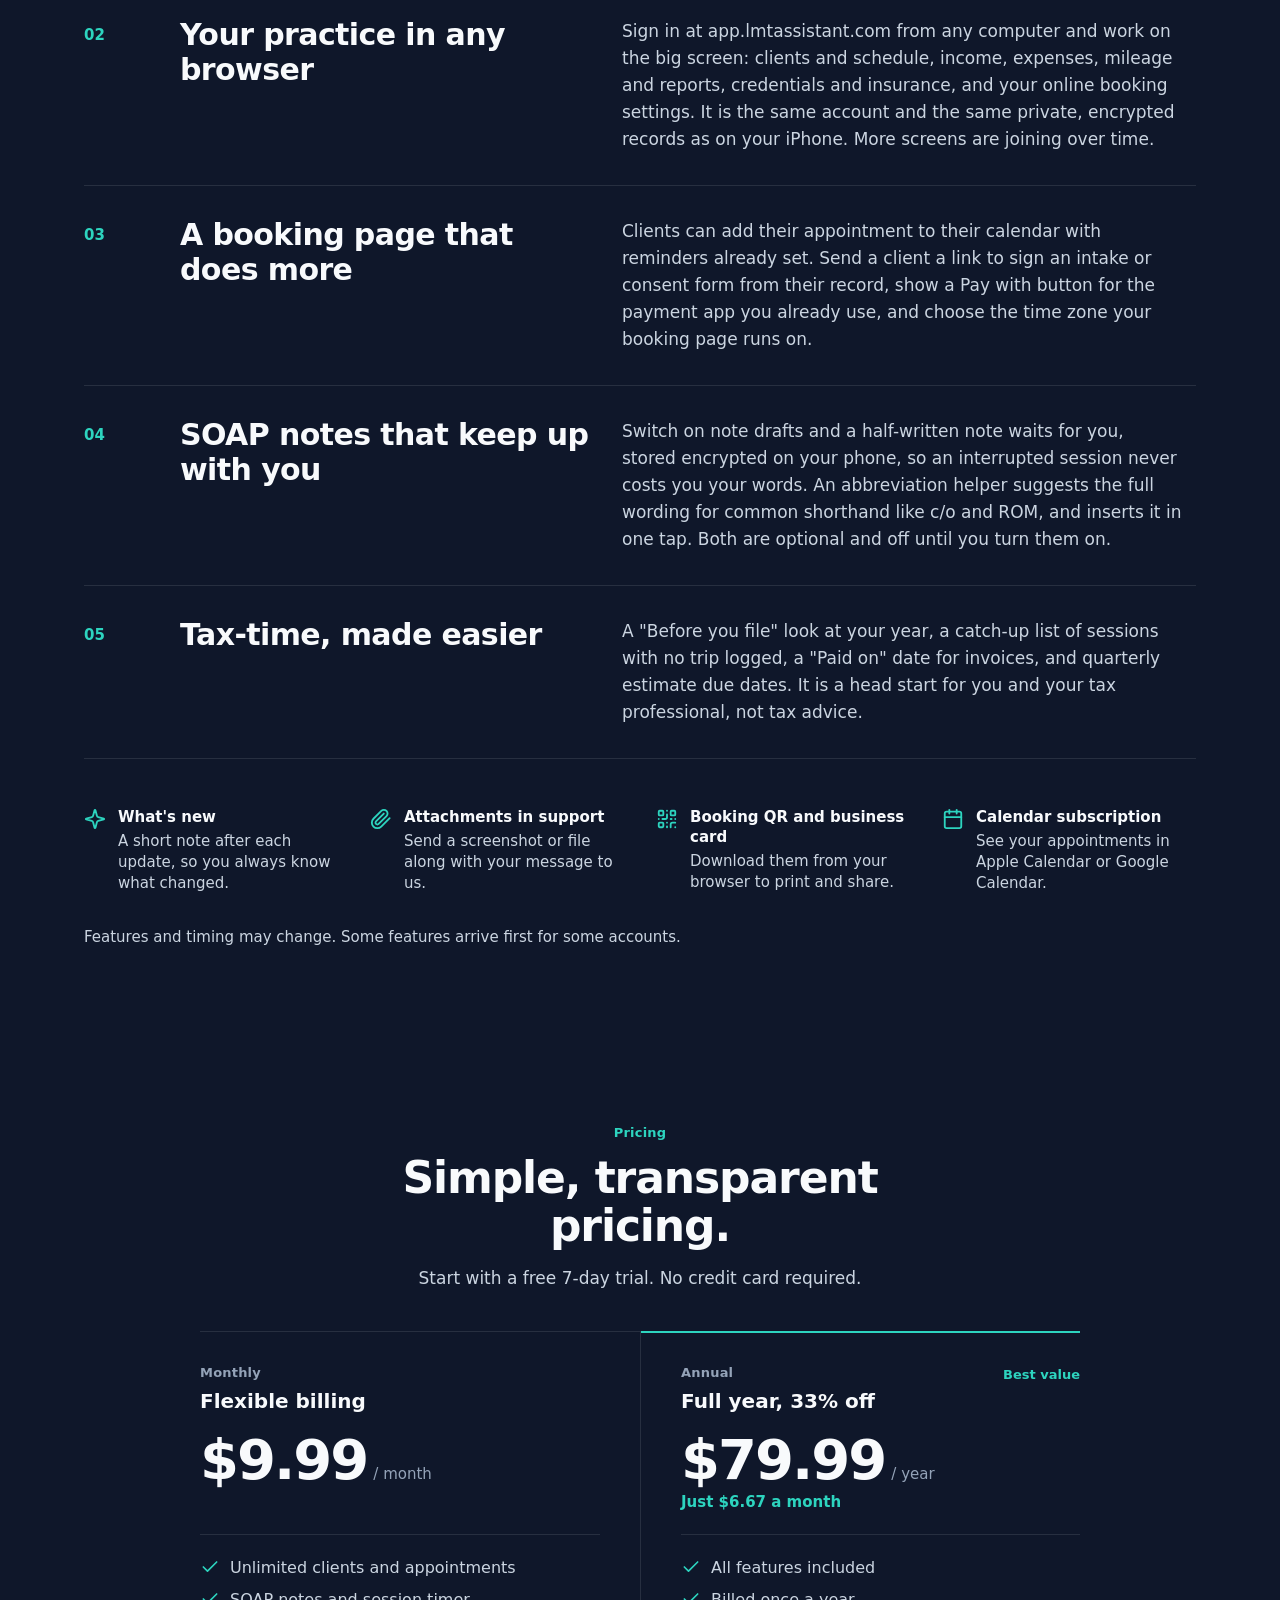
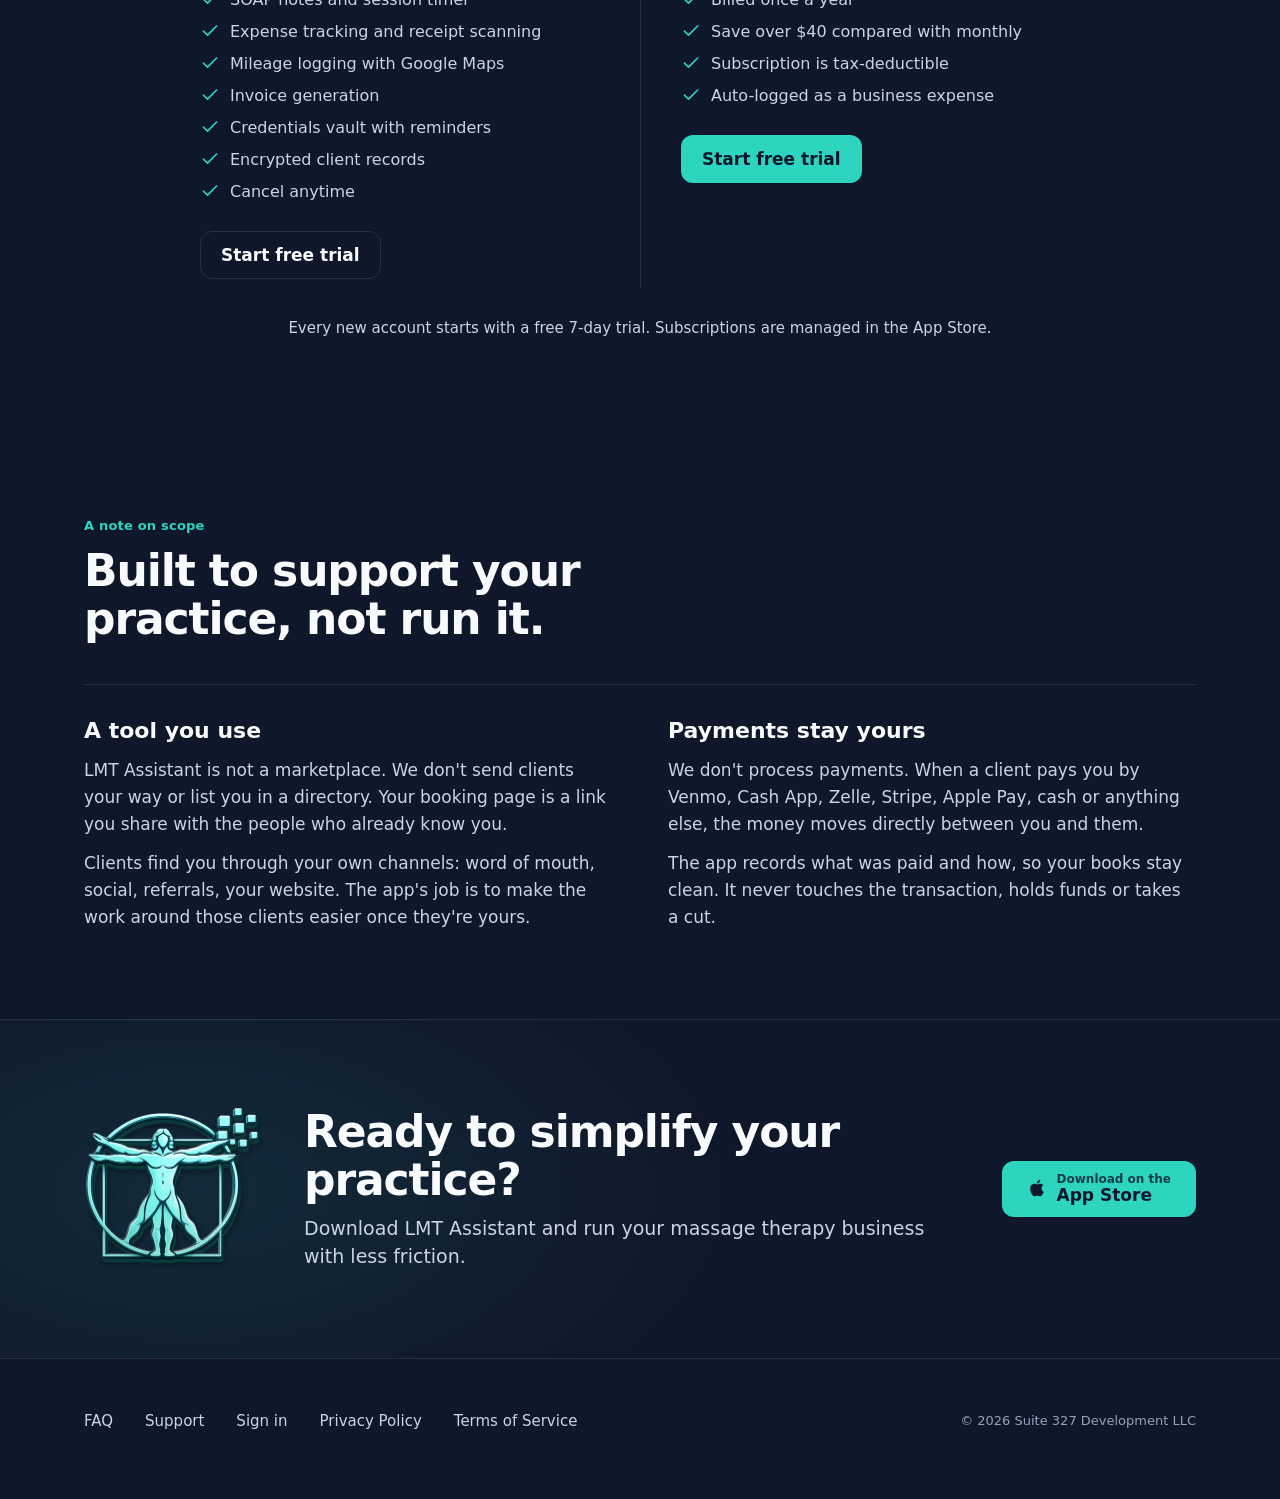
==== commit aeb2507e: "Coming soon: remove the Schedule C wording Co-Authored-By: Claude Sonnet 5.5 <noreply@anthropic.com>" ====
--- a/index.html
+++ b/index.html
@@ -192,7 +192,7 @@
                     <article class="row">
                         <span class="num">05</span>
                         <h3>Tax-time, made easier</h3>
-                        <div class="row-body"><p>A "Before you file" look at your year, a catch-up list of sessions with no trip logged, a "Paid on" date for invoices, quarterly estimate due dates, and Schedule C line numbers on your year-summary PDF. It is a head start for you and your tax professional, not tax advice.</p></div>
+                        <div class="row-body"><p>A "Before you file" look at your year, a catch-up list of sessions with no trip logged, a "Paid on" date for invoices, and quarterly estimate due dates. It is a head start for you and your tax professional, not tax advice.</p></div>
                     </article>
                 </div>
                 <ul class="also-list" style="margin-top: 48px;">
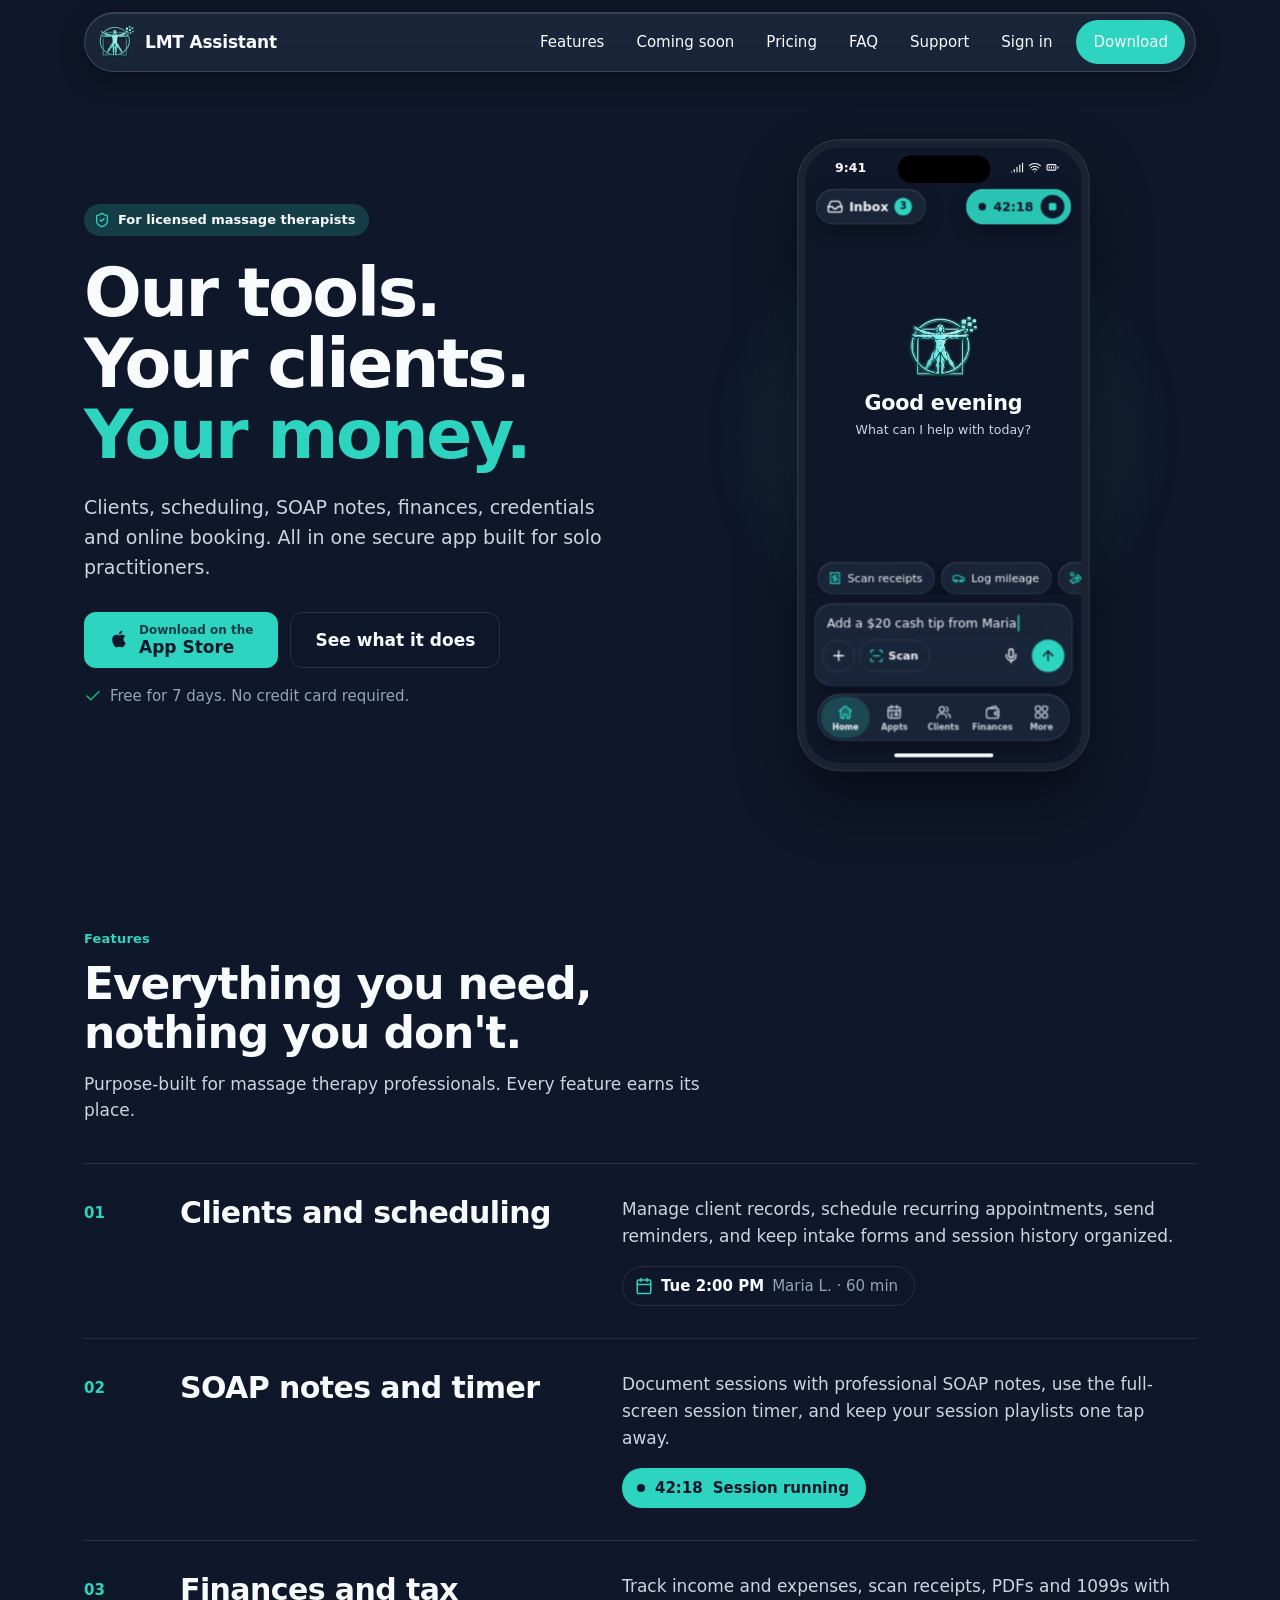
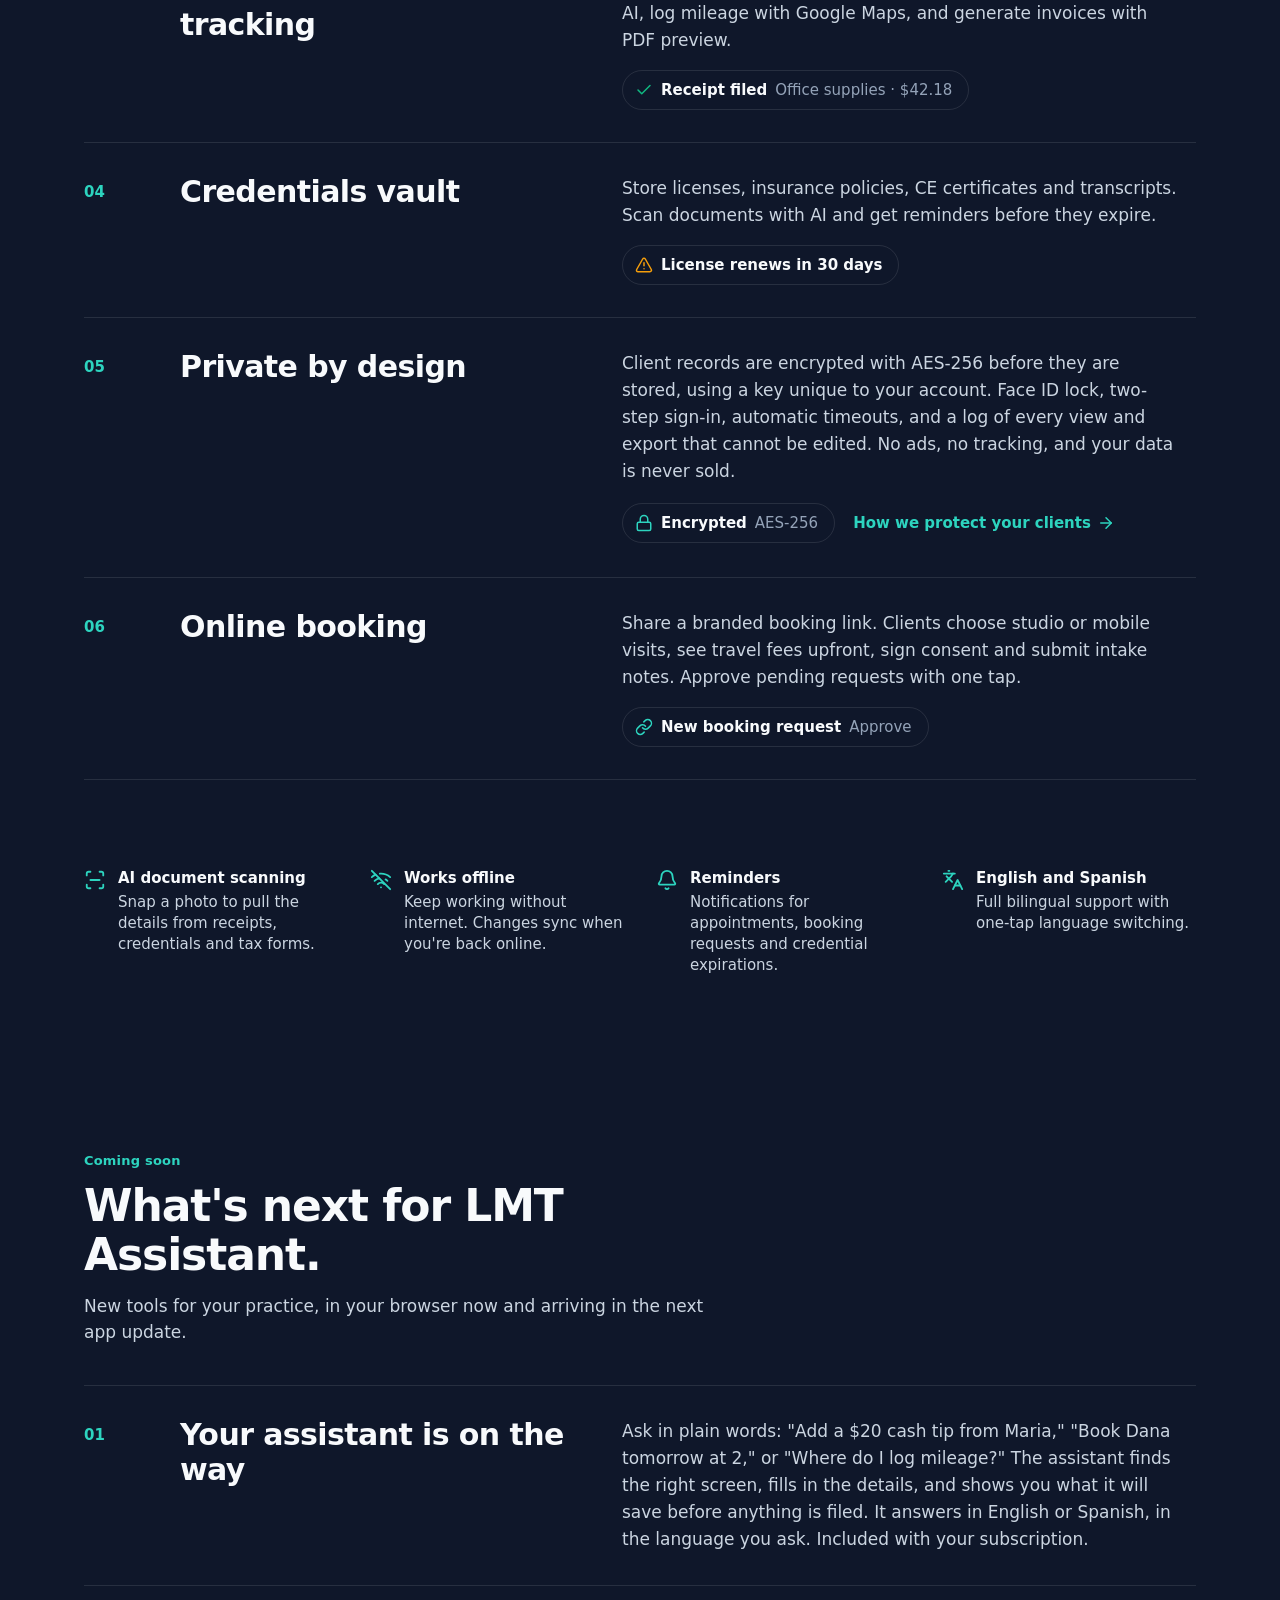
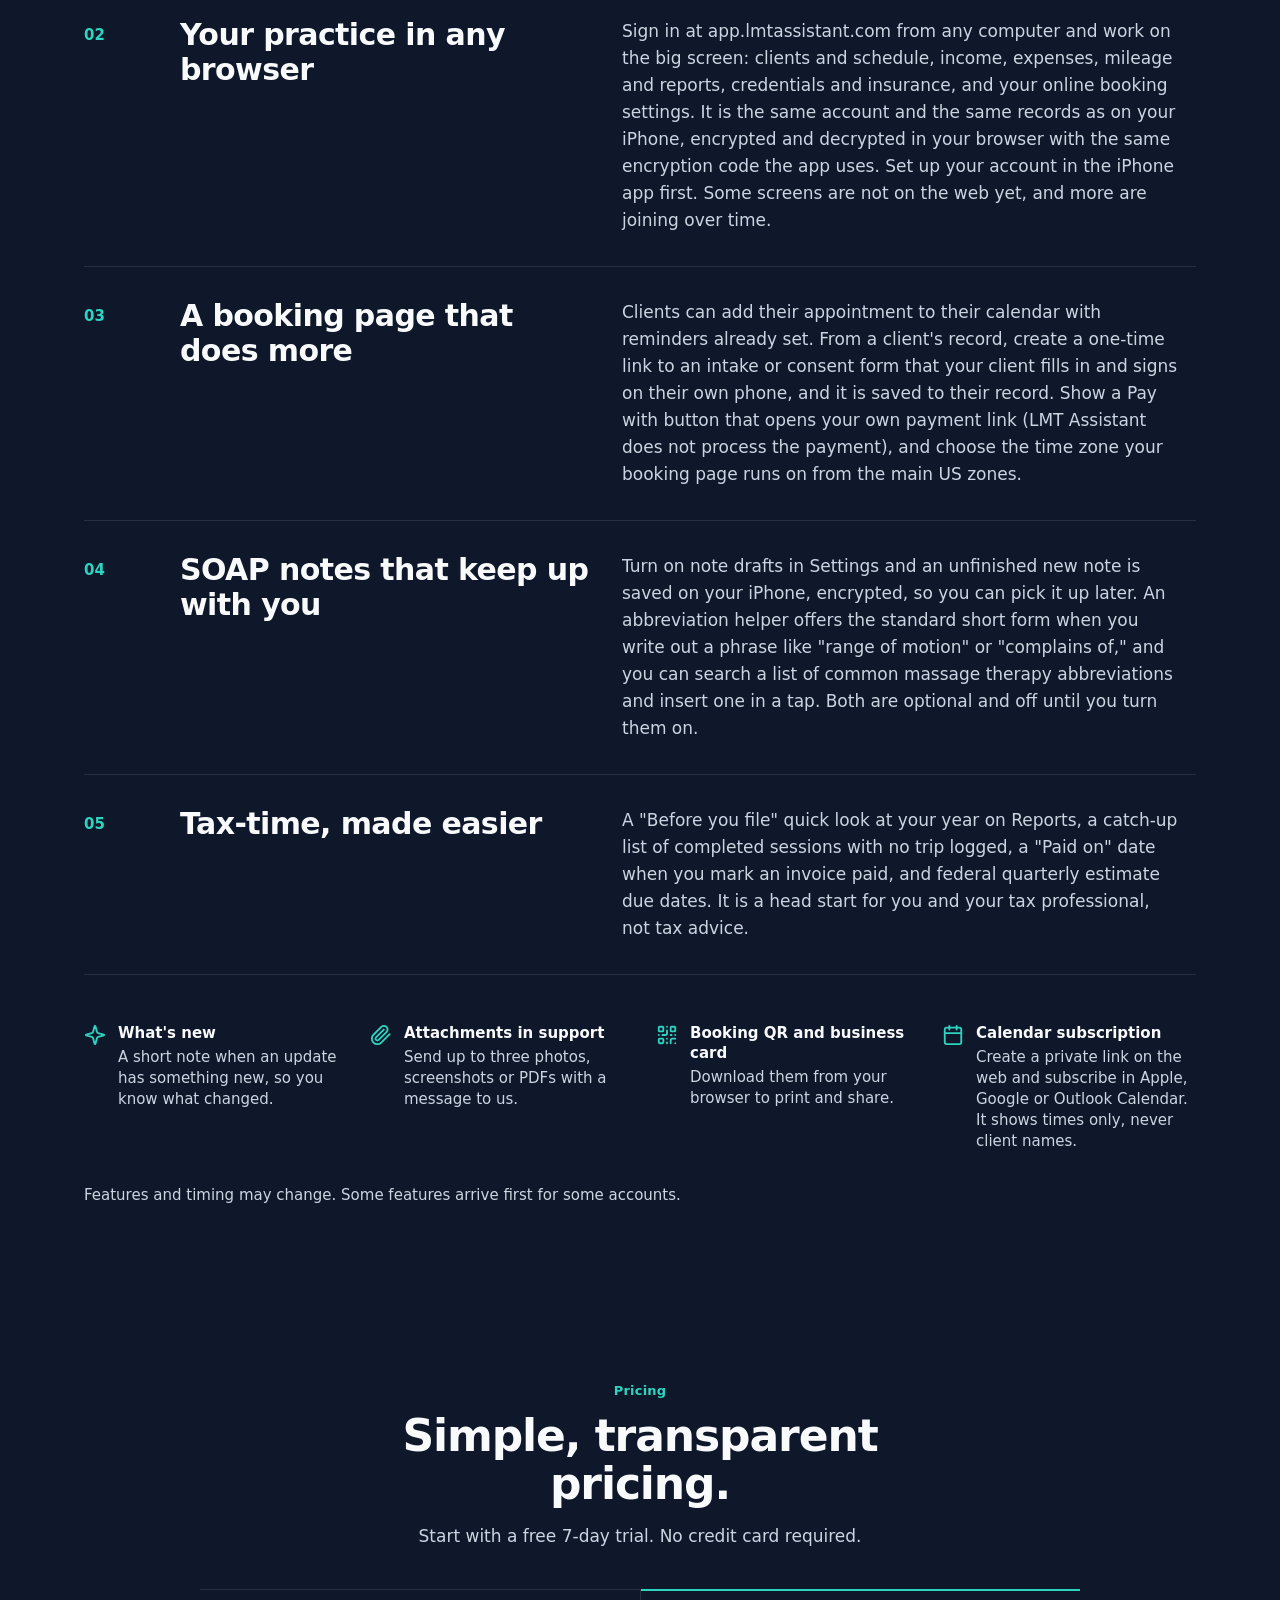
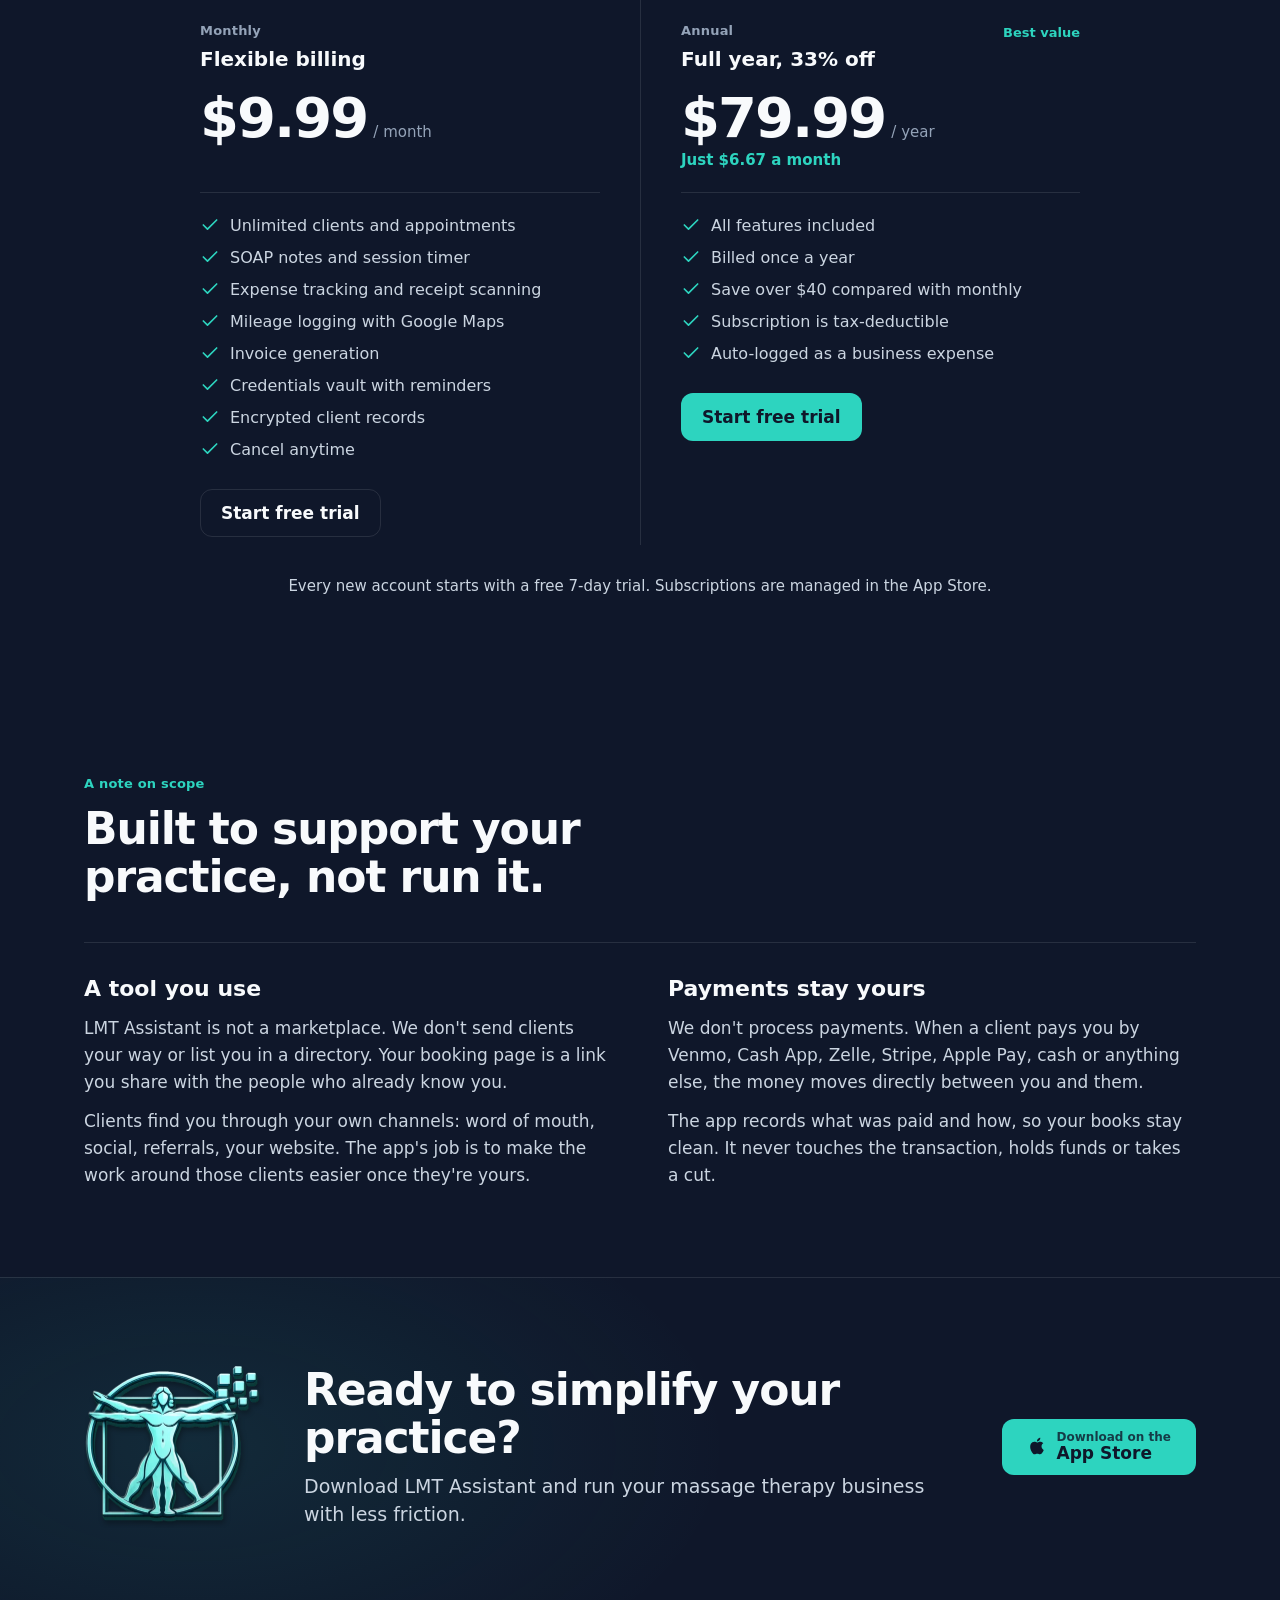
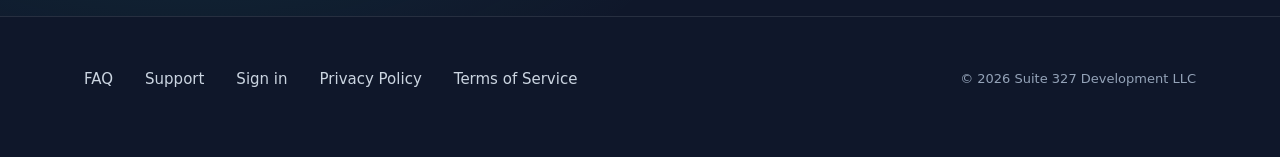
==== commit 92fcbd59: "Coming soon: wording matches what the app does Abbreviation helper direction, browser sign-in needs " ====
--- a/index.html
+++ b/index.html
@@ -172,34 +172,34 @@
                     <article class="row">
                         <span class="num">01</span>
                         <h3>Your assistant is on the way</h3>
-                        <div class="row-body"><p>Ask in plain words: "Add a $20 cash tip from Maria," "Book Dana tomorrow at 2," or "Where do I log mileage?" The assistant finds the right screen, fills in the details, and shows you what it will save before anything is filed. It answers in English or Spanish, in the language you ask.</p></div>
+                        <div class="row-body"><p>Ask in plain words: "Add a $20 cash tip from Maria," "Book Dana tomorrow at 2," or "Where do I log mileage?" The assistant finds the right screen, fills in the details, and shows you what it will save before anything is filed. It answers in English or Spanish, in the language you ask. Included with your subscription.</p></div>
                     </article>
                     <article class="row">
                         <span class="num">02</span>
                         <h3>Your practice in any browser</h3>
-                        <div class="row-body"><p>Sign in at app.lmtassistant.com from any computer and work on the big screen: clients and schedule, income, expenses, mileage and reports, credentials and insurance, and your online booking settings. It is the same account and the same private, encrypted records as on your iPhone. More screens are joining over time.</p></div>
+                        <div class="row-body"><p>Sign in at app.lmtassistant.com from any computer and work on the big screen: clients and schedule, income, expenses, mileage and reports, credentials and insurance, and your online booking settings. It is the same account and the same records as on your iPhone, encrypted and decrypted in your browser with the same encryption code the app uses. Set up your account in the iPhone app first. Some screens are not on the web yet, and more are joining over time.</p></div>
                     </article>
                     <article class="row">
                         <span class="num">03</span>
                         <h3>A booking page that does more</h3>
-                        <div class="row-body"><p>Clients can add their appointment to their calendar with reminders already set. Send a client a link to sign an intake or consent form from their record, show a Pay with button for the payment app you already use, and choose the time zone your booking page runs on.</p></div>
+                        <div class="row-body"><p>Clients can add their appointment to their calendar with reminders already set. From a client's record, create a one-time link to an intake or consent form that your client fills in and signs on their own phone, and it is saved to their record. Show a Pay with button that opens your own payment link (LMT Assistant does not process the payment), and choose the time zone your booking page runs on from the main US zones.</p></div>
                     </article>
                     <article class="row">
                         <span class="num">04</span>
                         <h3>SOAP notes that keep up with you</h3>
-                        <div class="row-body"><p>Switch on note drafts and a half-written note waits for you, stored encrypted on your phone, so an interrupted session never costs you your words. An abbreviation helper suggests the full wording for common shorthand like c/o and ROM, and inserts it in one tap. Both are optional and off until you turn them on.</p></div>
+                        <div class="row-body"><p>Turn on note drafts in Settings and an unfinished new note is saved on your iPhone, encrypted, so you can pick it up later. An abbreviation helper offers the standard short form when you write out a phrase like "range of motion" or "complains of," and you can search a list of common massage therapy abbreviations and insert one in a tap. Both are optional and off until you turn them on.</p></div>
                     </article>
                     <article class="row">
                         <span class="num">05</span>
                         <h3>Tax-time, made easier</h3>
-                        <div class="row-body"><p>A "Before you file" look at your year, a catch-up list of sessions with no trip logged, a "Paid on" date for invoices, and quarterly estimate due dates. It is a head start for you and your tax professional, not tax advice.</p></div>
+                        <div class="row-body"><p>A "Before you file" quick look at your year on Reports, a catch-up list of completed sessions with no trip logged, a "Paid on" date when you mark an invoice paid, and federal quarterly estimate due dates. It is a head start for you and your tax professional, not tax advice.</p></div>
                     </article>
                 </div>
                 <ul class="also-list" style="margin-top: 48px;">
-                    <li><span class="ic" aria-hidden="true"><svg viewBox="0 0 24 24" fill="none" stroke="currentColor" stroke-width="2" stroke-linecap="round" stroke-linejoin="round"><path d="M9.937 15.5A2 2 0 0 0 8.5 14.063l-6.135-1.582a.5.5 0 0 1 0-.962L8.5 9.936A2 2 0 0 0 9.937 8.5l1.582-6.135a.5.5 0 0 1 .963 0L14.063 8.5A2 2 0 0 0 15.5 9.937l6.135 1.581a.5.5 0 0 1 0 .964L15.5 14.063a2 2 0 0 0-1.437 1.437l-1.582 6.135a.5.5 0 0 1-.963 0z"/></svg></span><div><b>What's new</b><span>A short note after each update, so you always know what changed.</span></div></li>
-                    <li><span class="ic" aria-hidden="true"><svg viewBox="0 0 24 24" fill="none" stroke="currentColor" stroke-width="2" stroke-linecap="round" stroke-linejoin="round"><path d="m21.44 11.05-9.19 9.19a6 6 0 0 1-8.49-8.49l8.57-8.57A4 4 0 1 1 18 8.84l-8.59 8.57a2 2 0 0 1-2.83-2.83l8.49-8.48"/></svg></span><div><b>Attachments in support</b><span>Send a screenshot or file along with your message to us.</span></div></li>
+                    <li><span class="ic" aria-hidden="true"><svg viewBox="0 0 24 24" fill="none" stroke="currentColor" stroke-width="2" stroke-linecap="round" stroke-linejoin="round"><path d="M9.937 15.5A2 2 0 0 0 8.5 14.063l-6.135-1.582a.5.5 0 0 1 0-.962L8.5 9.936A2 2 0 0 0 9.937 8.5l1.582-6.135a.5.5 0 0 1 .963 0L14.063 8.5A2 2 0 0 0 15.5 9.937l6.135 1.581a.5.5 0 0 1 0 .964L15.5 14.063a2 2 0 0 0-1.437 1.437l-1.582 6.135a.5.5 0 0 1-.963 0z"/></svg></span><div><b>What's new</b><span>A short note when an update has something new, so you know what changed.</span></div></li>
+                    <li><span class="ic" aria-hidden="true"><svg viewBox="0 0 24 24" fill="none" stroke="currentColor" stroke-width="2" stroke-linecap="round" stroke-linejoin="round"><path d="m21.44 11.05-9.19 9.19a6 6 0 0 1-8.49-8.49l8.57-8.57A4 4 0 1 1 18 8.84l-8.59 8.57a2 2 0 0 1-2.83-2.83l8.49-8.48"/></svg></span><div><b>Attachments in support</b><span>Send up to three photos, screenshots or PDFs with a message to us.</span></div></li>
                     <li><span class="ic" aria-hidden="true"><svg viewBox="0 0 24 24" fill="none" stroke="currentColor" stroke-width="2" stroke-linecap="round" stroke-linejoin="round"><rect width="5" height="5" x="3" y="3" rx="1"/><rect width="5" height="5" x="16" y="3" rx="1"/><rect width="5" height="5" x="3" y="16" rx="1"/><path d="M21 16h-3a2 2 0 0 0-2 2v3"/><path d="M21 21v.01"/><path d="M12 7v3a2 2 0 0 1-2 2H7"/><path d="M3 12h.01"/><path d="M12 3h.01"/><path d="M12 16v.01"/><path d="M16 12h1"/><path d="M21 12v.01"/><path d="M12 21v-1"/></svg></span><div><b>Booking QR and business card</b><span>Download them from your browser to print and share.</span></div></li>
-                    <li><span class="ic" aria-hidden="true"><svg viewBox="0 0 24 24" fill="none" stroke="currentColor" stroke-width="2" stroke-linecap="round" stroke-linejoin="round"><path d="M8 2v4"/><path d="M16 2v4"/><rect width="18" height="18" x="3" y="4" rx="2"/><path d="M3 10h18"/></svg></span><div><b>Calendar subscription</b><span>See your appointments in Apple Calendar or Google Calendar.</span></div></li>
+                    <li><span class="ic" aria-hidden="true"><svg viewBox="0 0 24 24" fill="none" stroke="currentColor" stroke-width="2" stroke-linecap="round" stroke-linejoin="round"><path d="M8 2v4"/><path d="M16 2v4"/><rect width="18" height="18" x="3" y="4" rx="2"/><path d="M3 10h18"/></svg></span><div><b>Calendar subscription</b><span>Create a private link on the web and subscribe in Apple, Google or Outlook Calendar. It shows times only, never client names.</span></div></li>
                 </ul>
                 <p class="lede" style="margin-top: 32px; font-size: 15px; line-height: 22px;">Features and timing may change. Some features arrive first for some accounts.</p>
             </div>
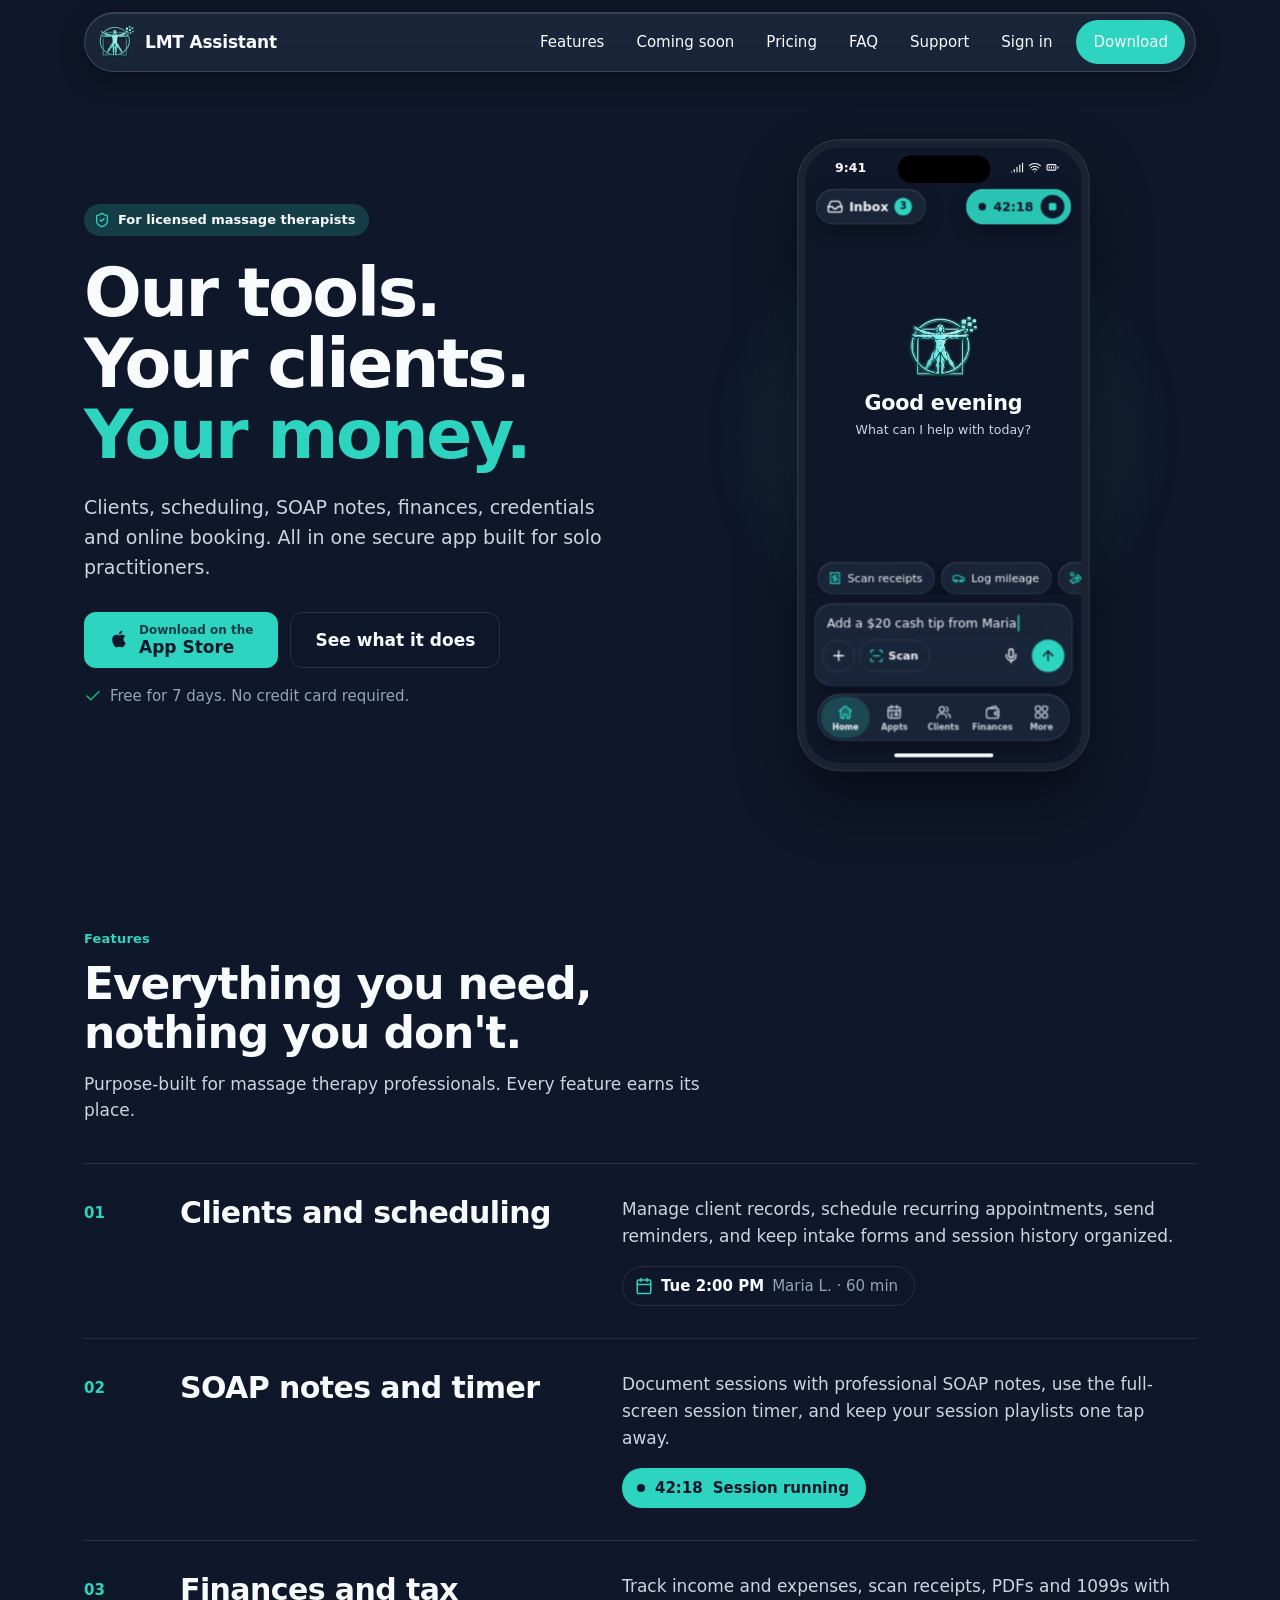
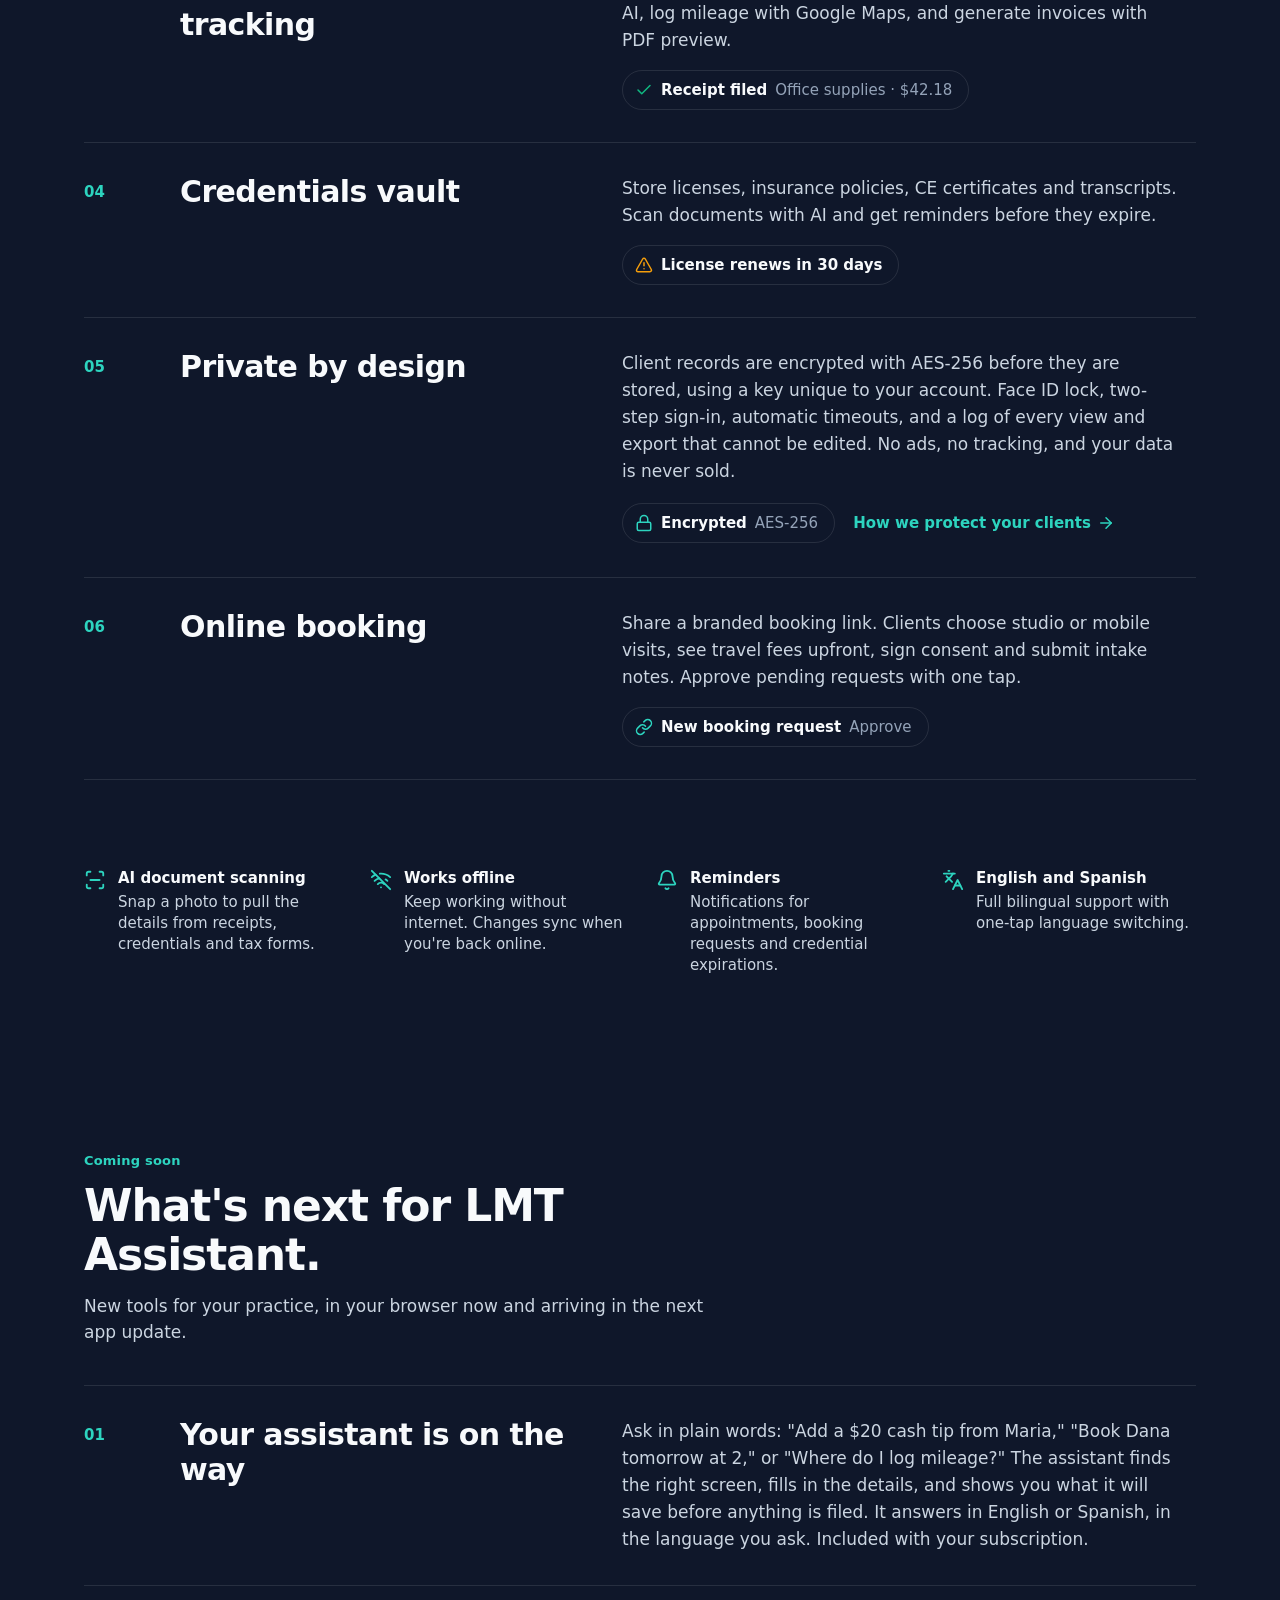
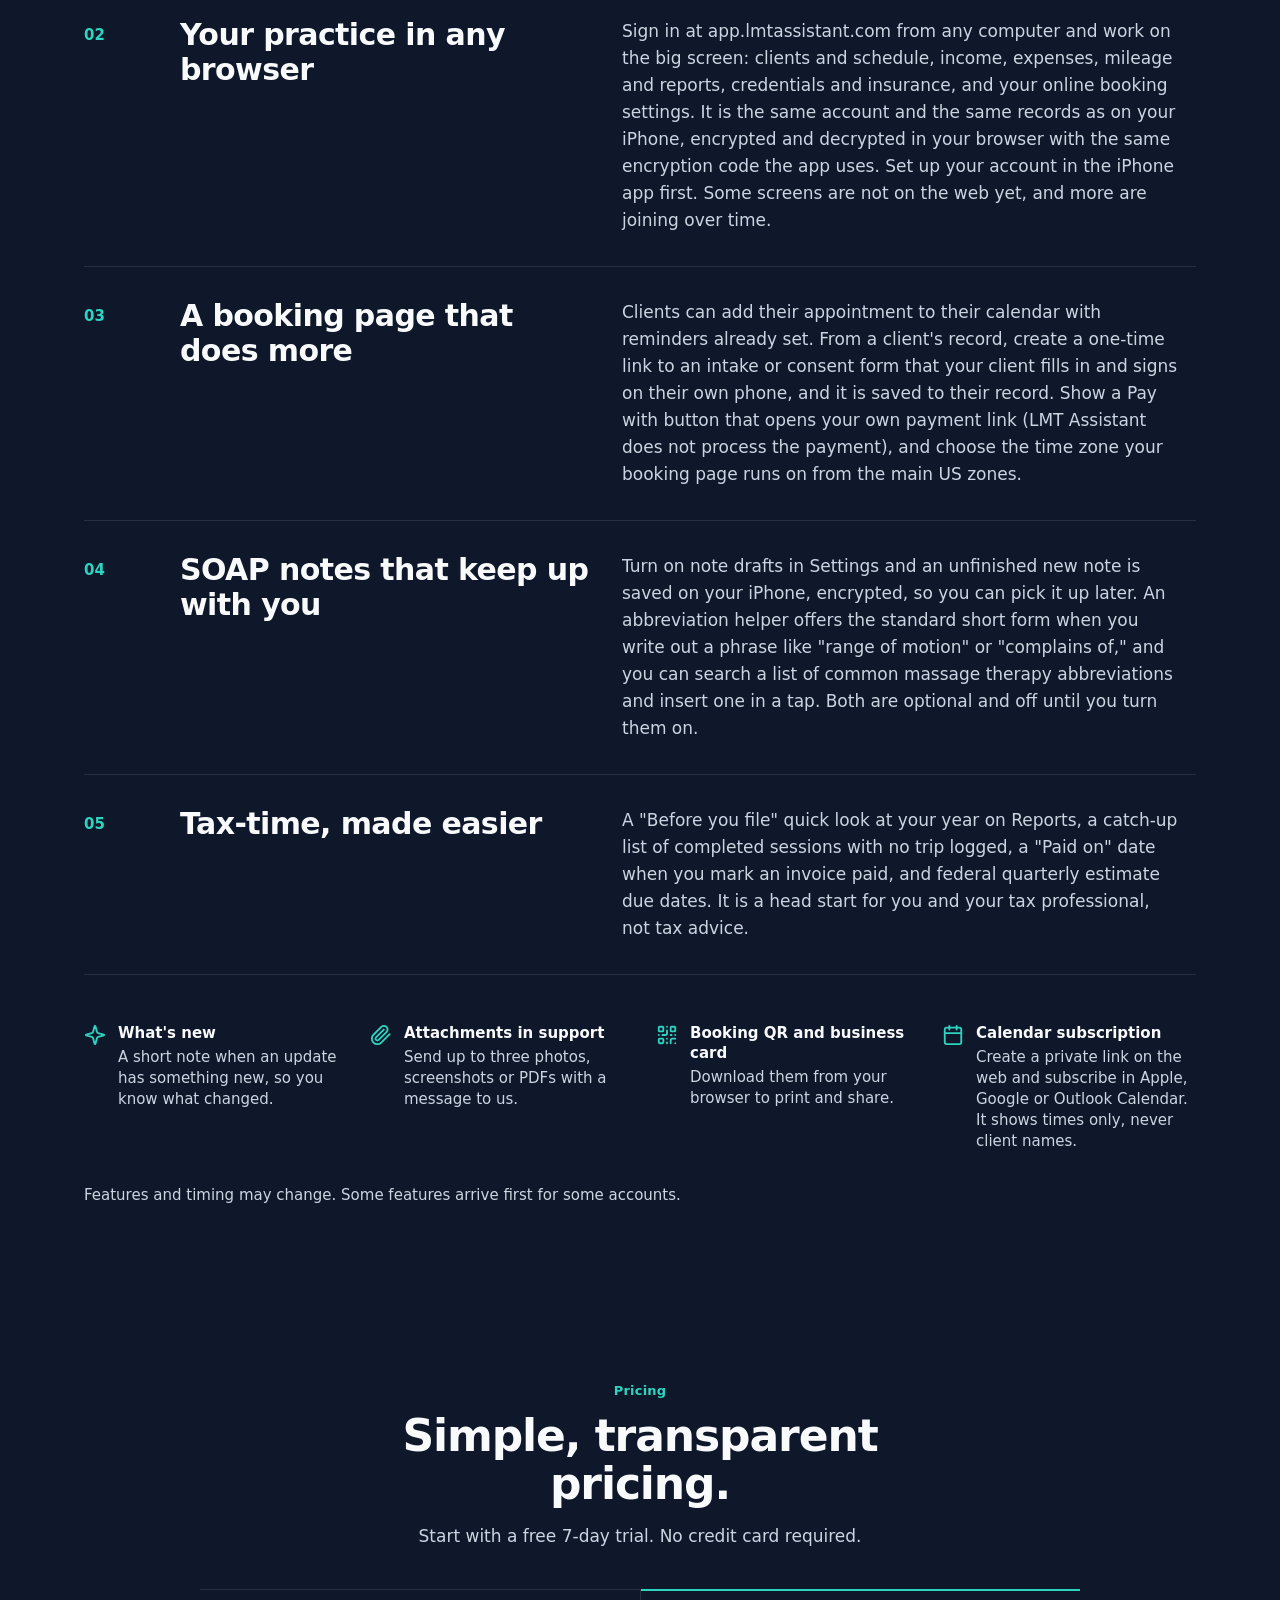
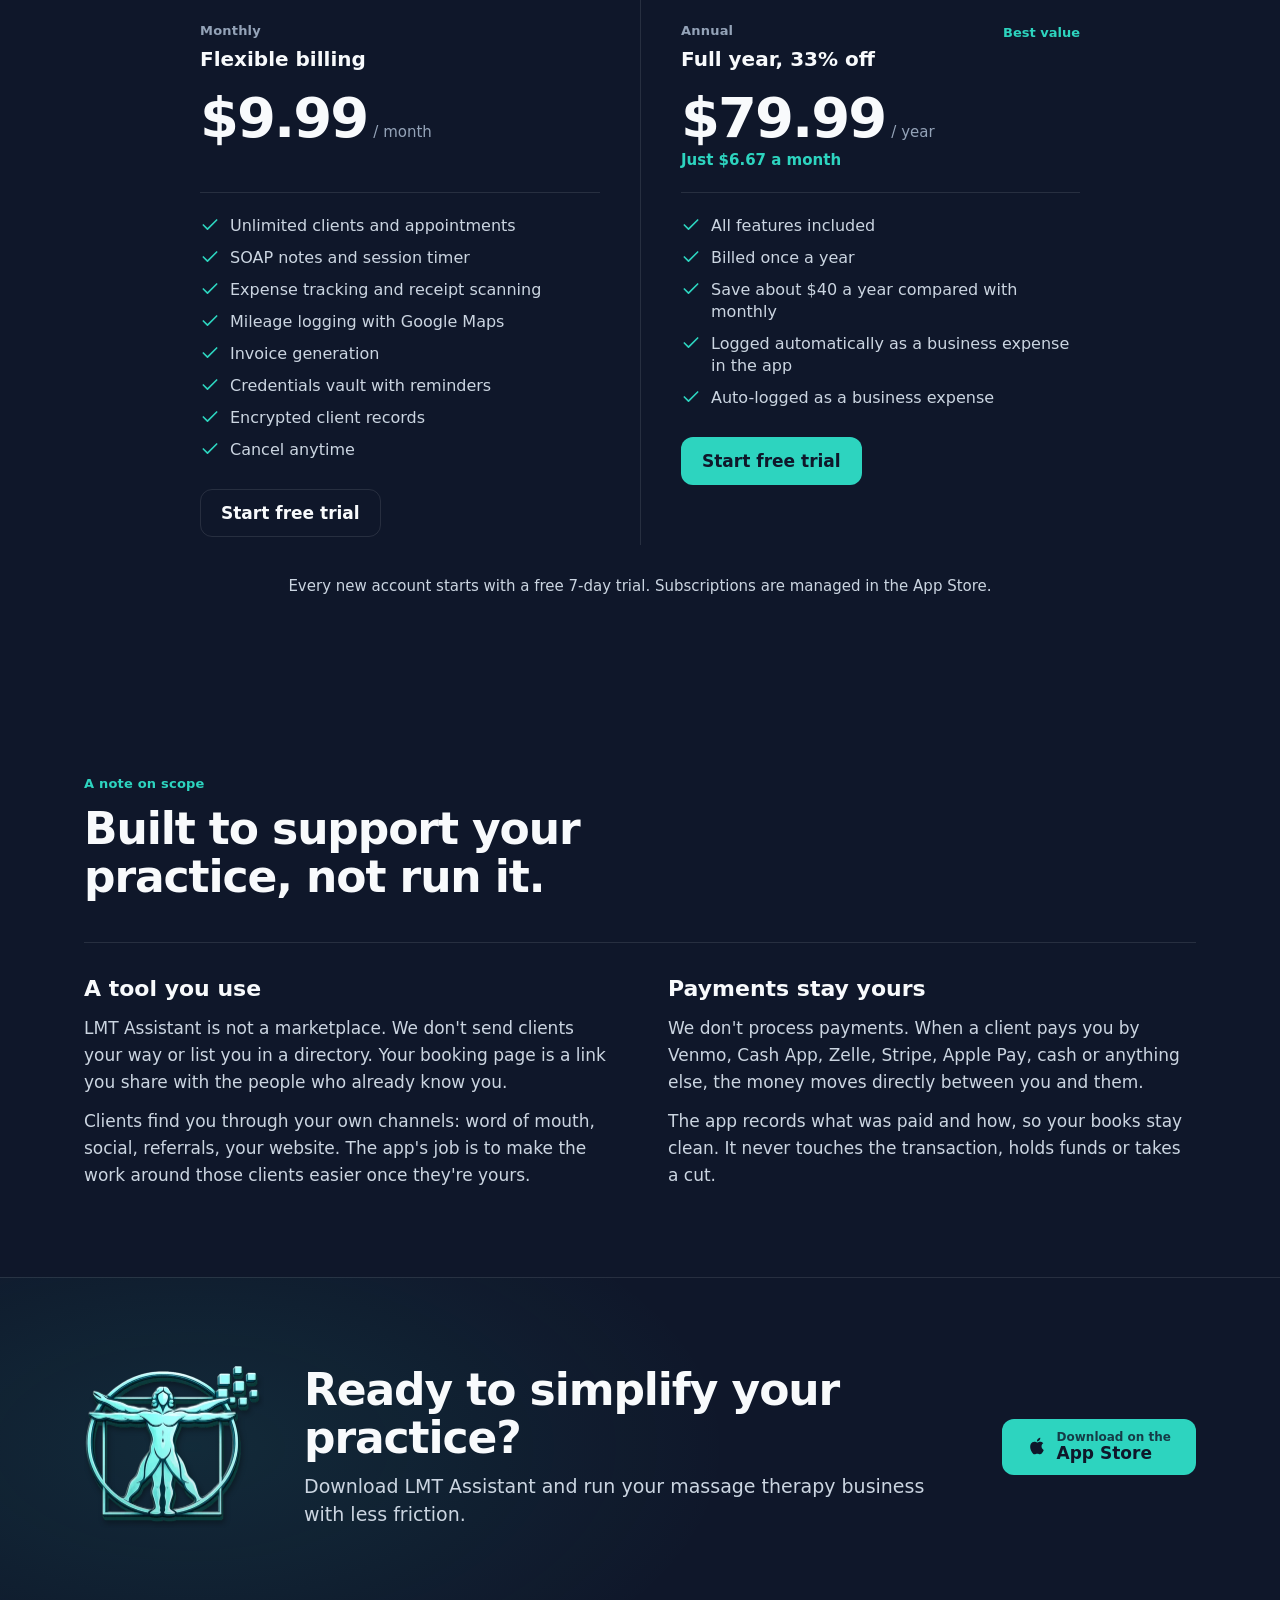
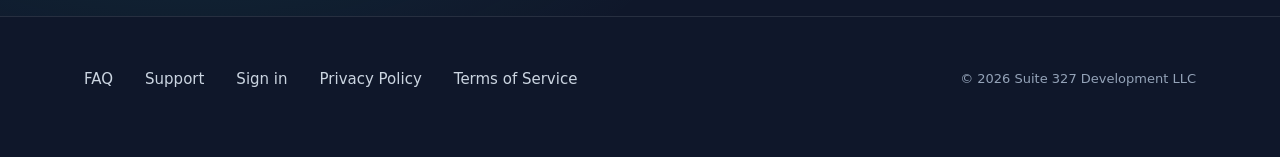
==== commit 331c0d7d: "Pricing card: savings wording matches the prices; drop the tax-deductible claim Annual saves $39.89 " ====
--- a/index.html
+++ b/index.html
@@ -241,8 +241,8 @@
                         <ul class="ticks">
                             <li><span class="ic" aria-hidden="true"><svg viewBox="0 0 24 24" fill="none" stroke="currentColor" stroke-width="2" stroke-linecap="round" stroke-linejoin="round"><path d="M20 6 9 17l-5-5"/></svg></span>All features included</li>
                             <li><span class="ic" aria-hidden="true"><svg viewBox="0 0 24 24" fill="none" stroke="currentColor" stroke-width="2" stroke-linecap="round" stroke-linejoin="round"><path d="M20 6 9 17l-5-5"/></svg></span>Billed once a year</li>
-                            <li><span class="ic" aria-hidden="true"><svg viewBox="0 0 24 24" fill="none" stroke="currentColor" stroke-width="2" stroke-linecap="round" stroke-linejoin="round"><path d="M20 6 9 17l-5-5"/></svg></span>Save over $40 compared with monthly</li>
-                            <li><span class="ic" aria-hidden="true"><svg viewBox="0 0 24 24" fill="none" stroke="currentColor" stroke-width="2" stroke-linecap="round" stroke-linejoin="round"><path d="M20 6 9 17l-5-5"/></svg></span>Subscription is tax-deductible</li>
+                            <li><span class="ic" aria-hidden="true"><svg viewBox="0 0 24 24" fill="none" stroke="currentColor" stroke-width="2" stroke-linecap="round" stroke-linejoin="round"><path d="M20 6 9 17l-5-5"/></svg></span>Save about $40 a year compared with monthly</li>
+                            <li><span class="ic" aria-hidden="true"><svg viewBox="0 0 24 24" fill="none" stroke="currentColor" stroke-width="2" stroke-linecap="round" stroke-linejoin="round"><path d="M20 6 9 17l-5-5"/></svg></span>Logged automatically as a business expense in the app</li>
                             <li><span class="ic" aria-hidden="true"><svg viewBox="0 0 24 24" fill="none" stroke="currentColor" stroke-width="2" stroke-linecap="round" stroke-linejoin="round"><path d="M20 6 9 17l-5-5"/></svg></span>Auto-logged as a business expense</li>
                         </ul>
                         <a class="btn btn-primary" href="https://apps.apple.com/app/id6759268672">Start free trial</a>
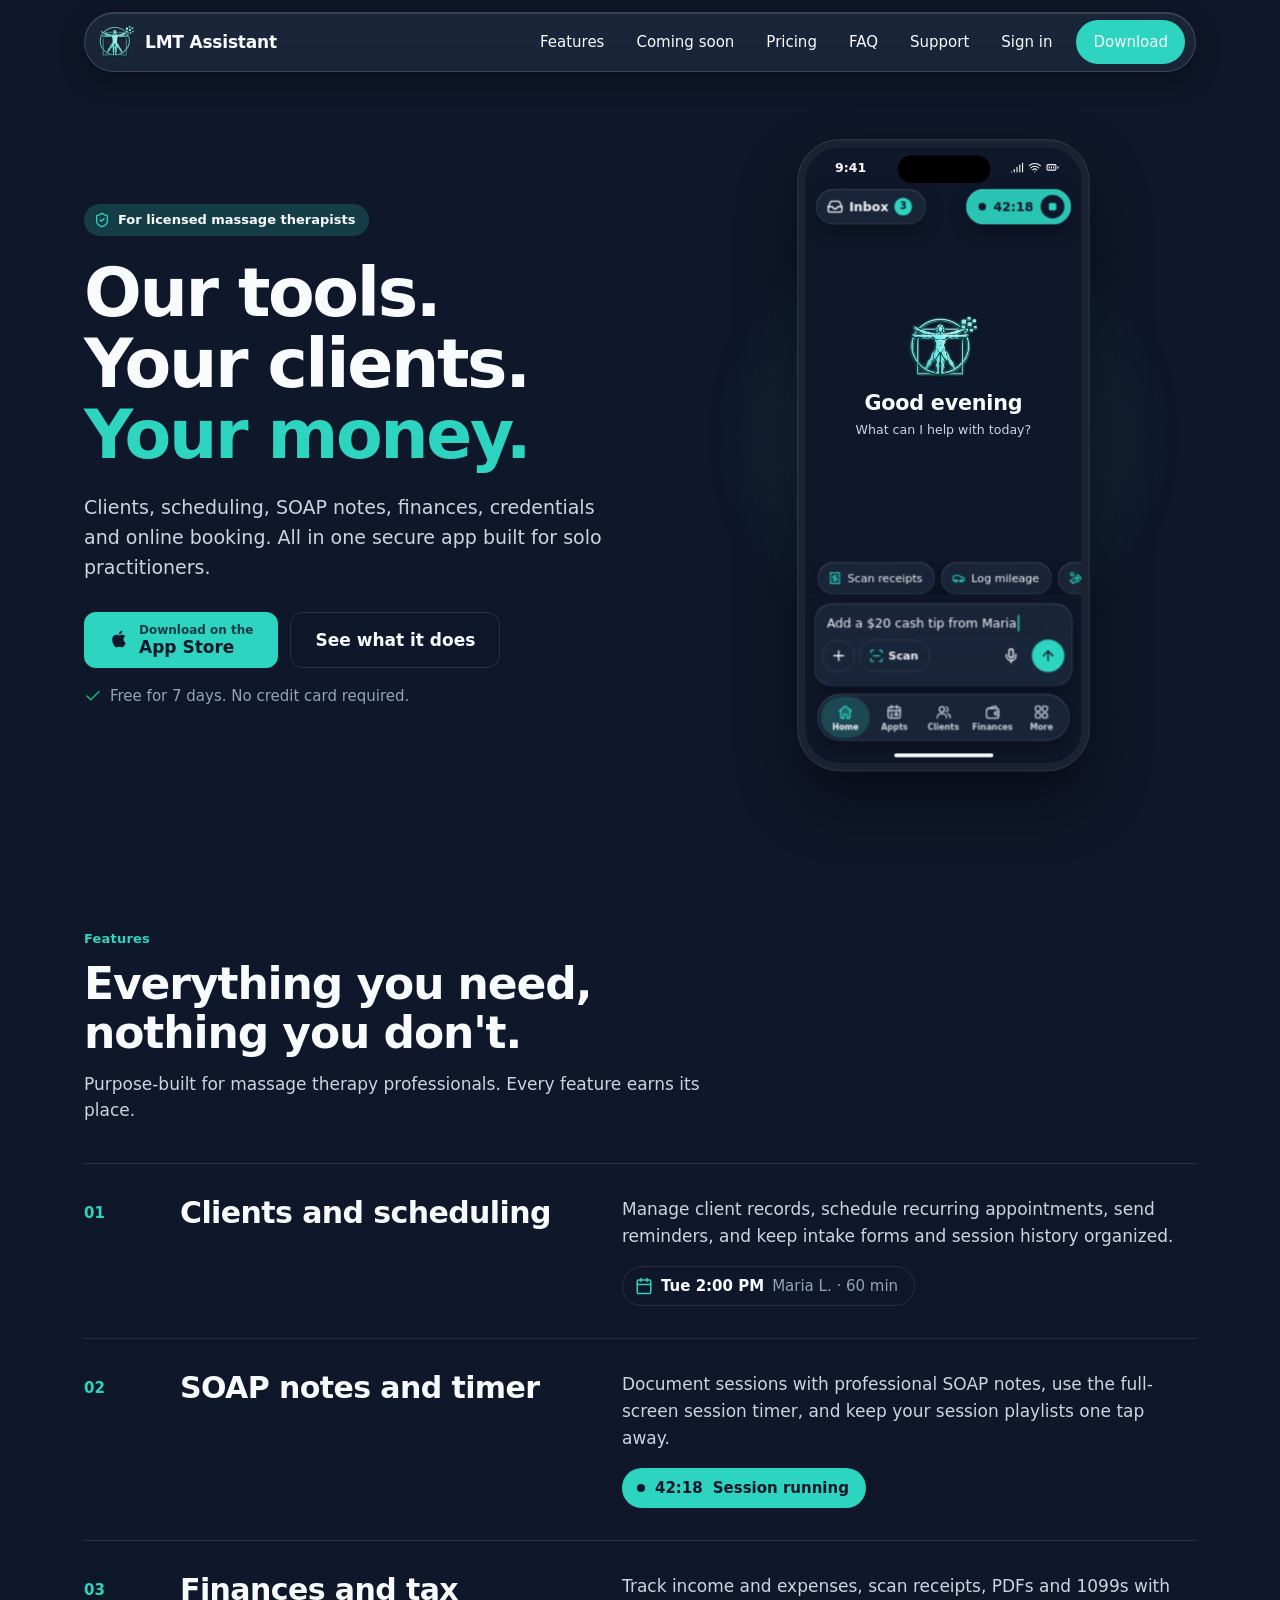
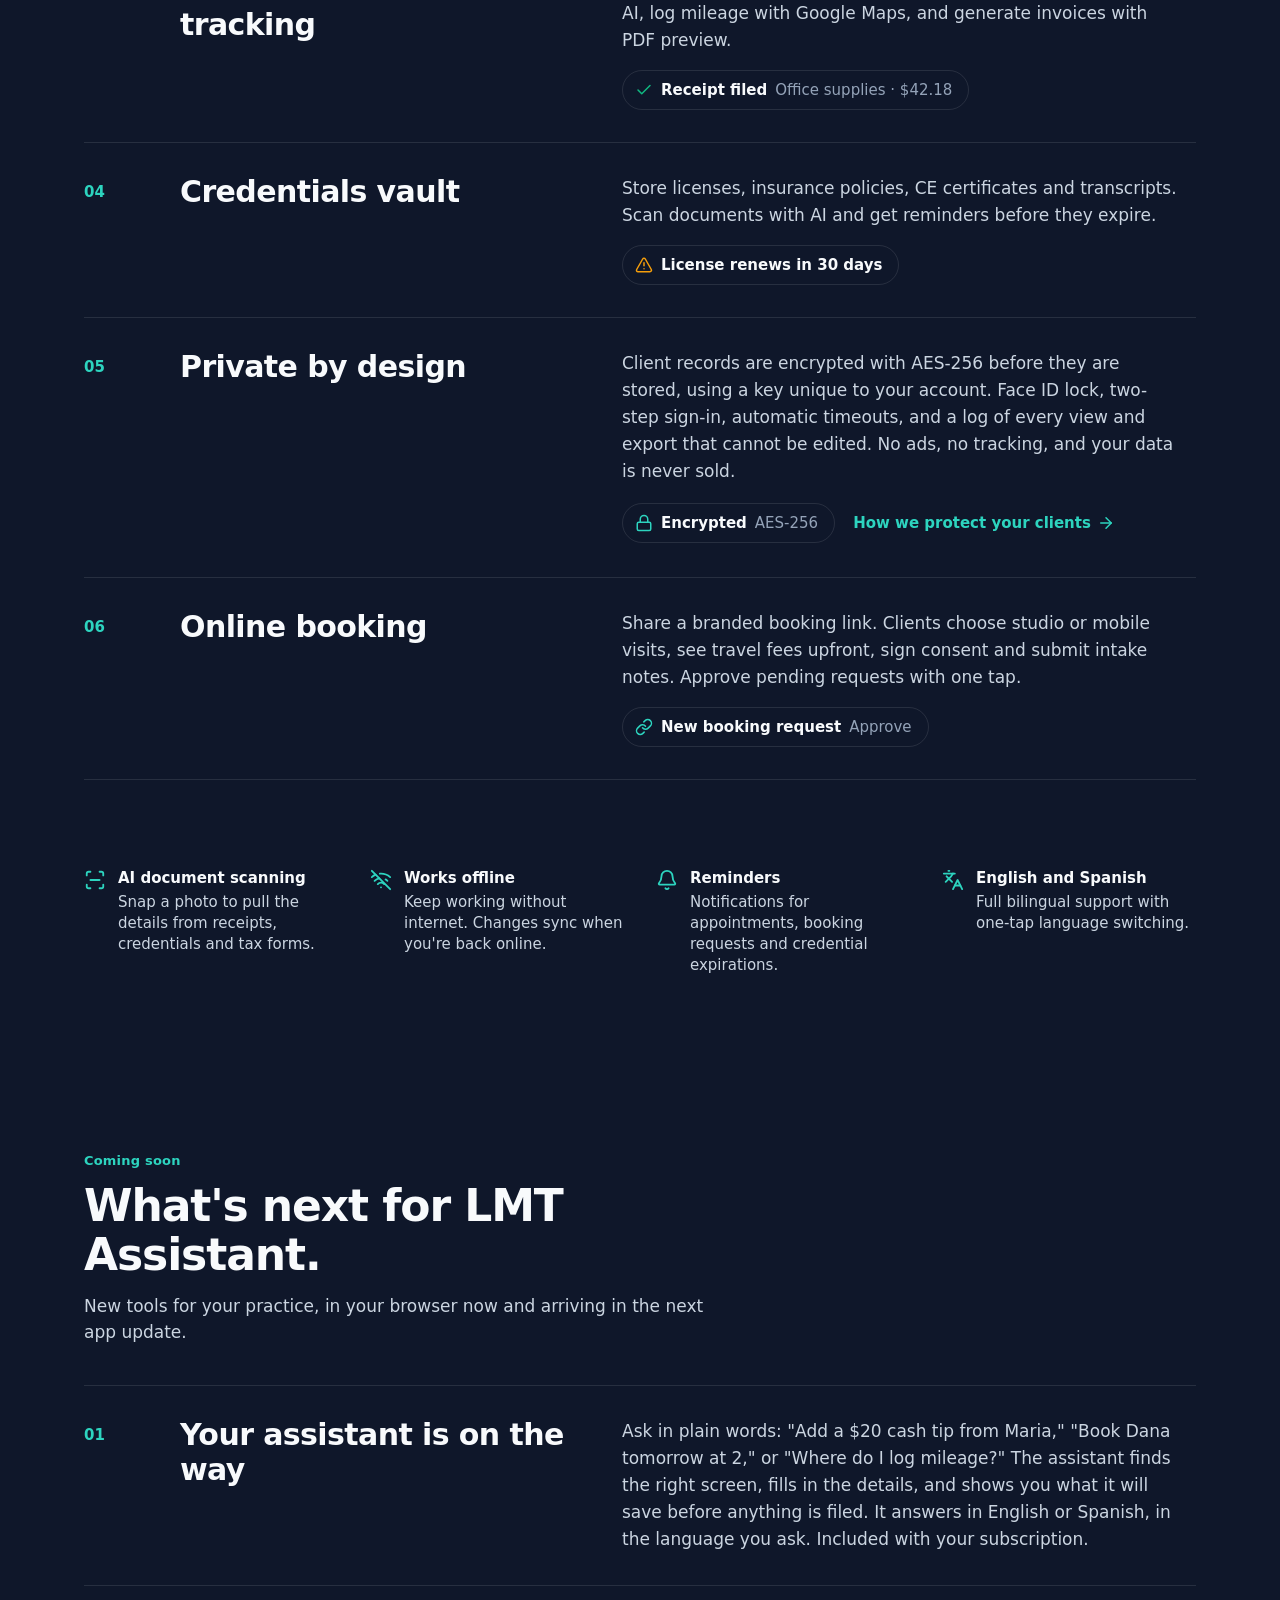
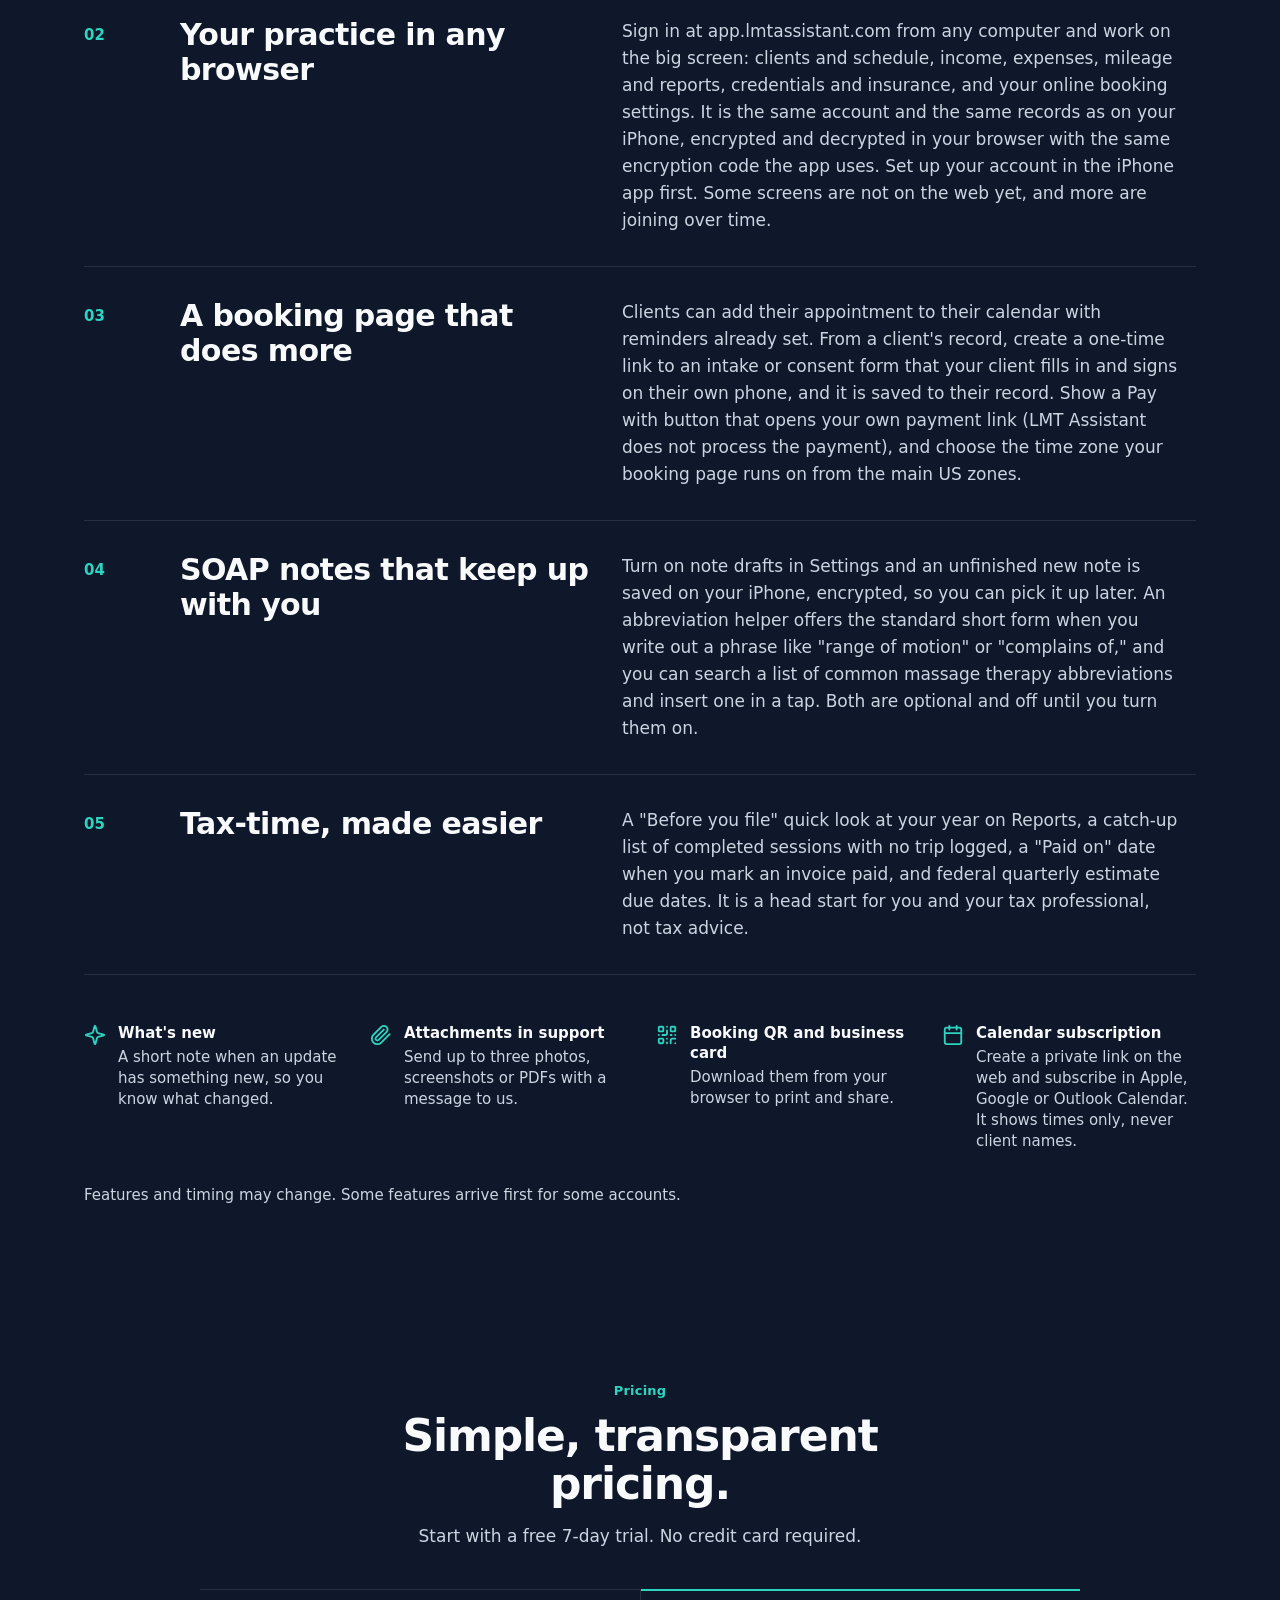
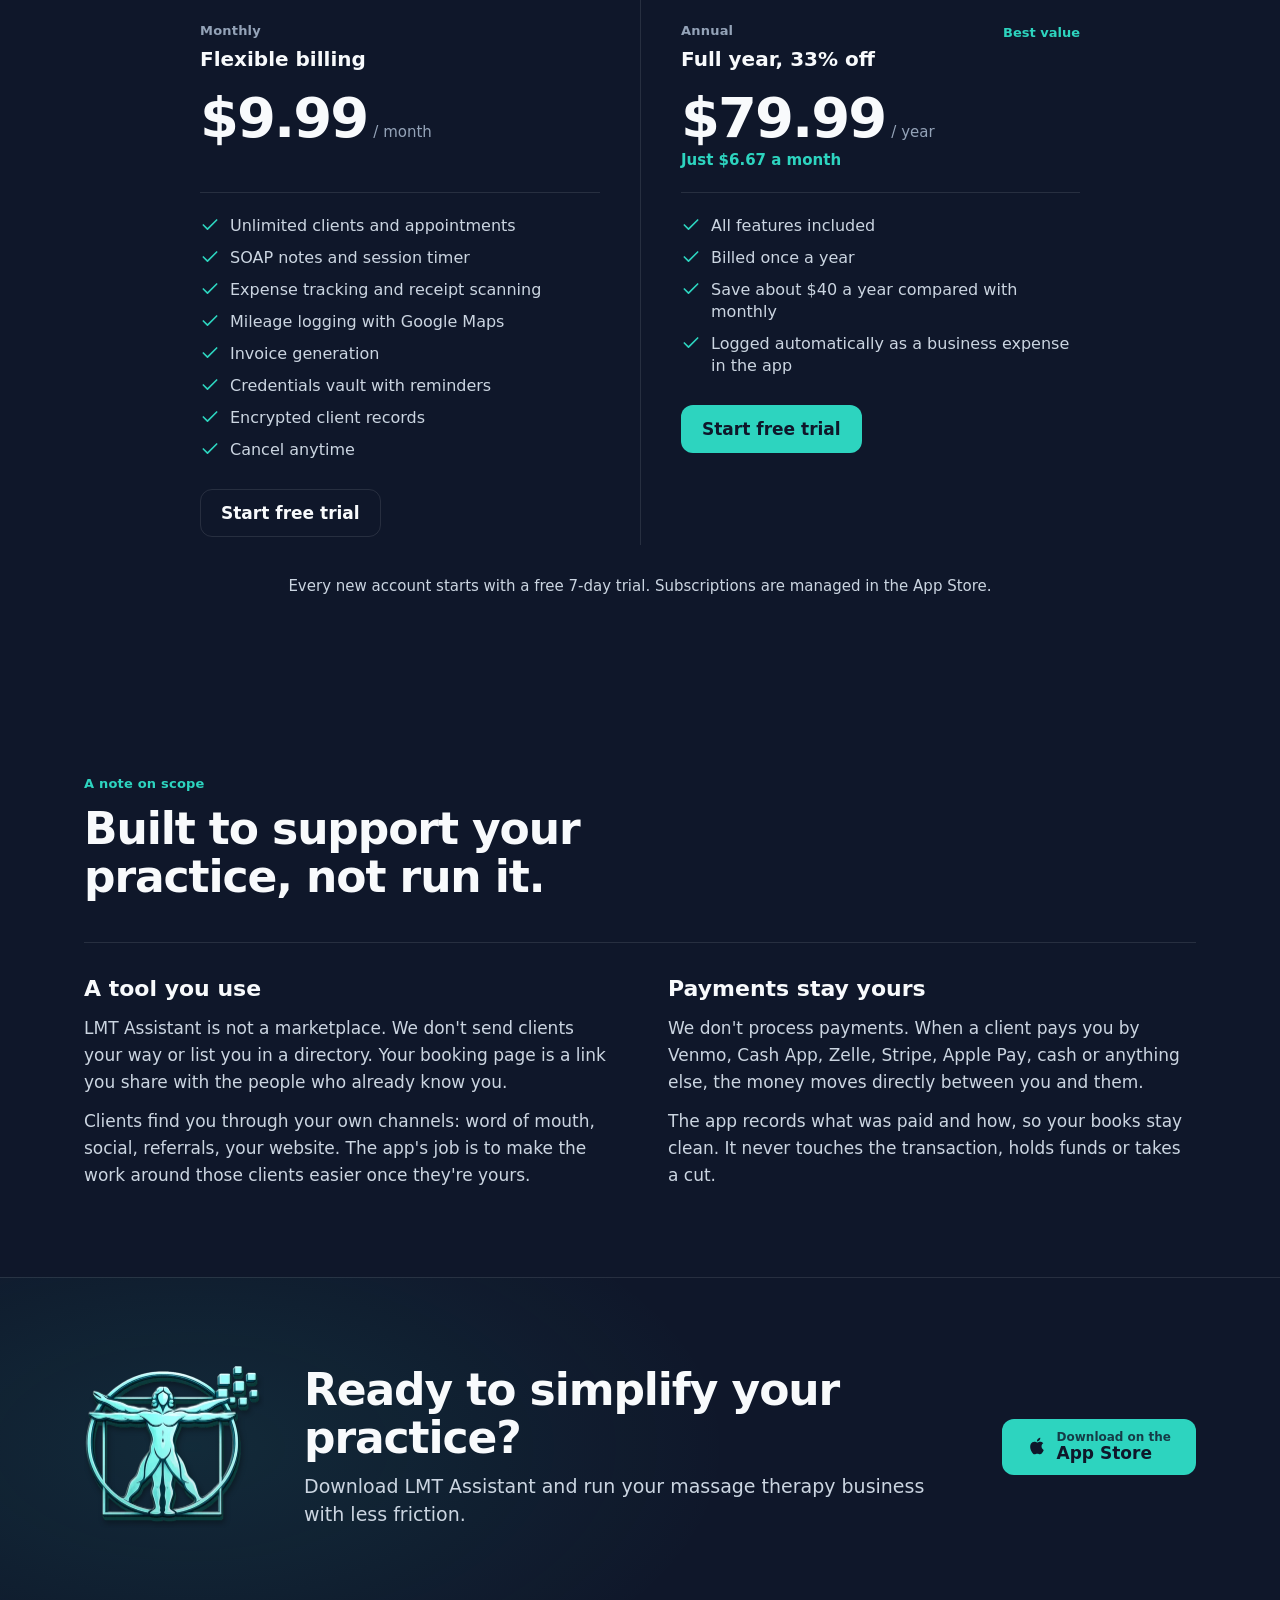
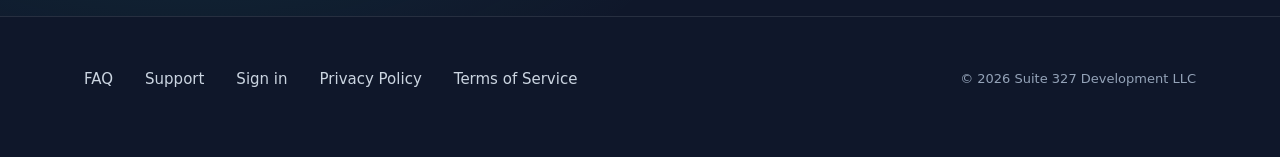
==== commit a6330914: "Pricing card: remove the duplicate business-expense line Co-Authored-By: Claude Sonnet 5.5 <noreply@" ====
--- a/index.html
+++ b/index.html
@@ -243,7 +243,6 @@
                             <li><span class="ic" aria-hidden="true"><svg viewBox="0 0 24 24" fill="none" stroke="currentColor" stroke-width="2" stroke-linecap="round" stroke-linejoin="round"><path d="M20 6 9 17l-5-5"/></svg></span>Billed once a year</li>
                             <li><span class="ic" aria-hidden="true"><svg viewBox="0 0 24 24" fill="none" stroke="currentColor" stroke-width="2" stroke-linecap="round" stroke-linejoin="round"><path d="M20 6 9 17l-5-5"/></svg></span>Save about $40 a year compared with monthly</li>
                             <li><span class="ic" aria-hidden="true"><svg viewBox="0 0 24 24" fill="none" stroke="currentColor" stroke-width="2" stroke-linecap="round" stroke-linejoin="round"><path d="M20 6 9 17l-5-5"/></svg></span>Logged automatically as a business expense in the app</li>
-                            <li><span class="ic" aria-hidden="true"><svg viewBox="0 0 24 24" fill="none" stroke="currentColor" stroke-width="2" stroke-linecap="round" stroke-linejoin="round"><path d="M20 6 9 17l-5-5"/></svg></span>Auto-logged as a business expense</li>
                         </ul>
                         <a class="btn btn-primary" href="https://apps.apple.com/app/id6759268672">Start free trial</a>
                     </div>
